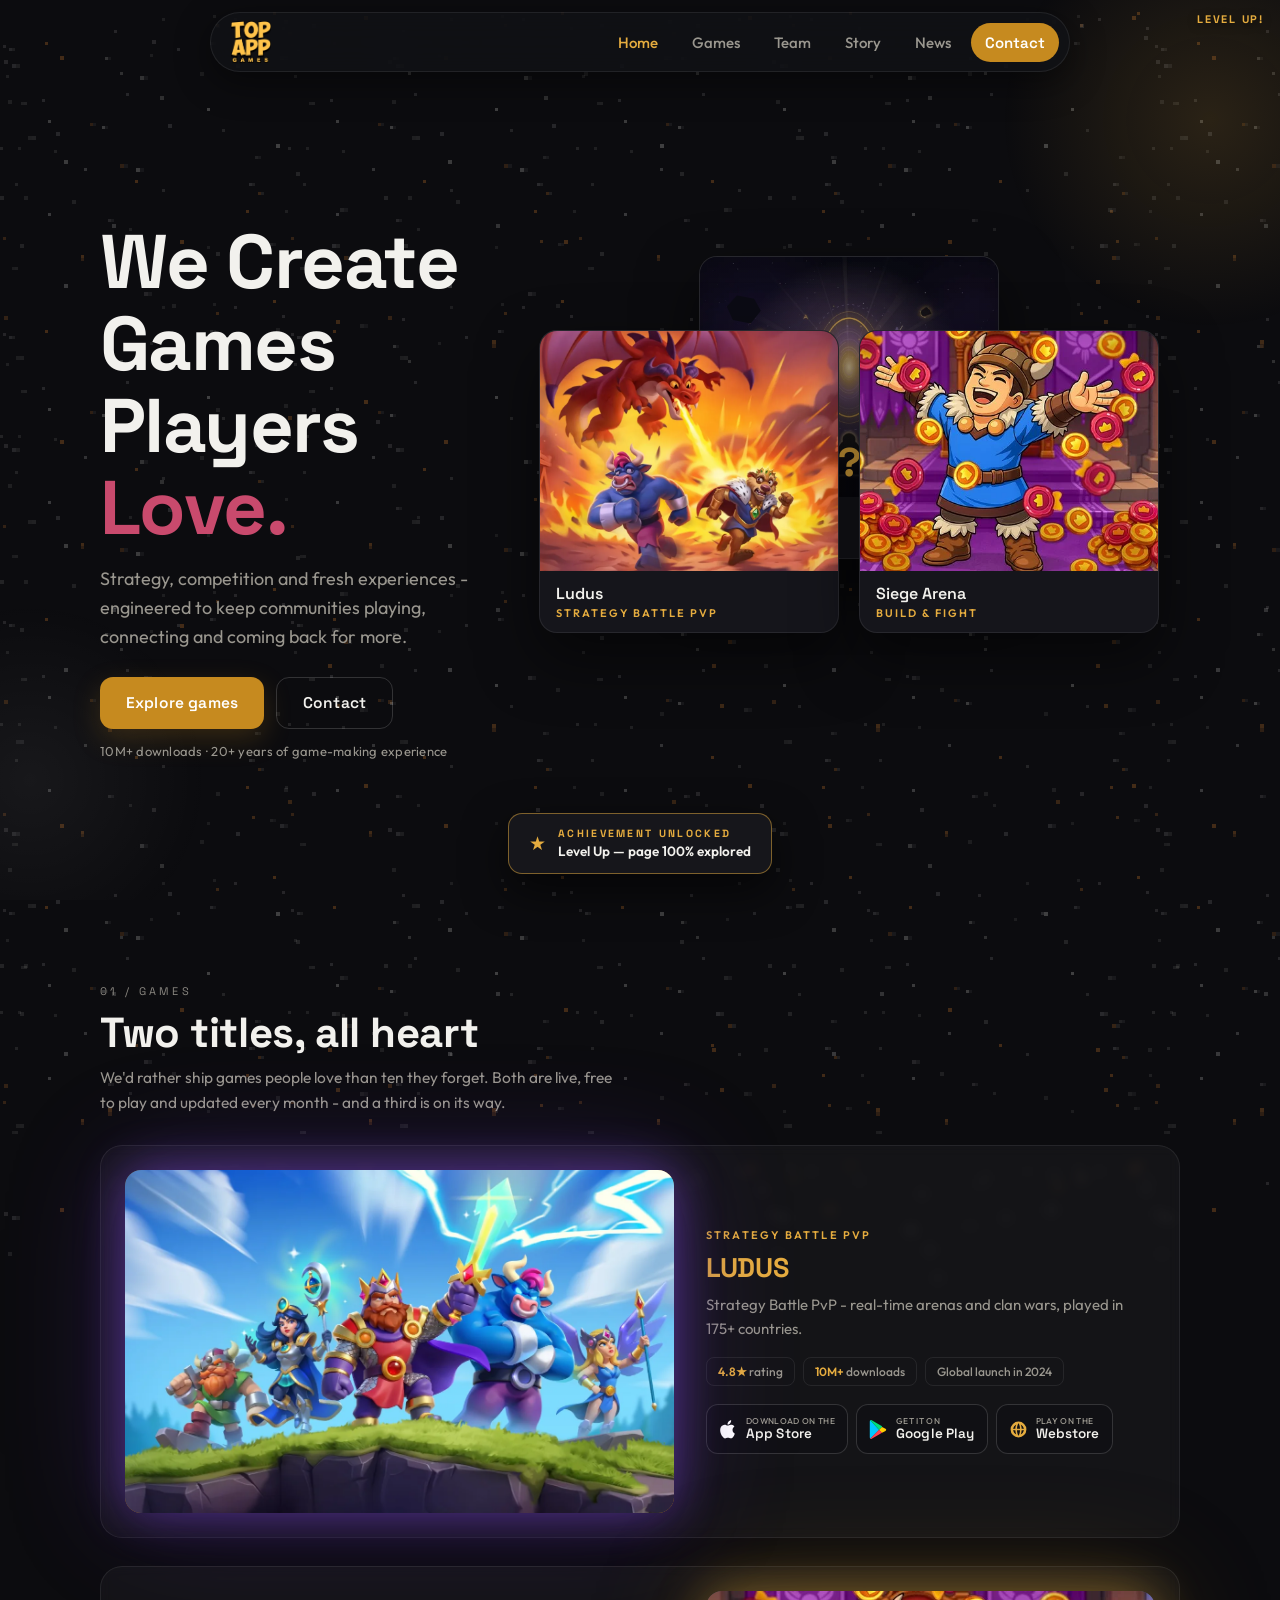
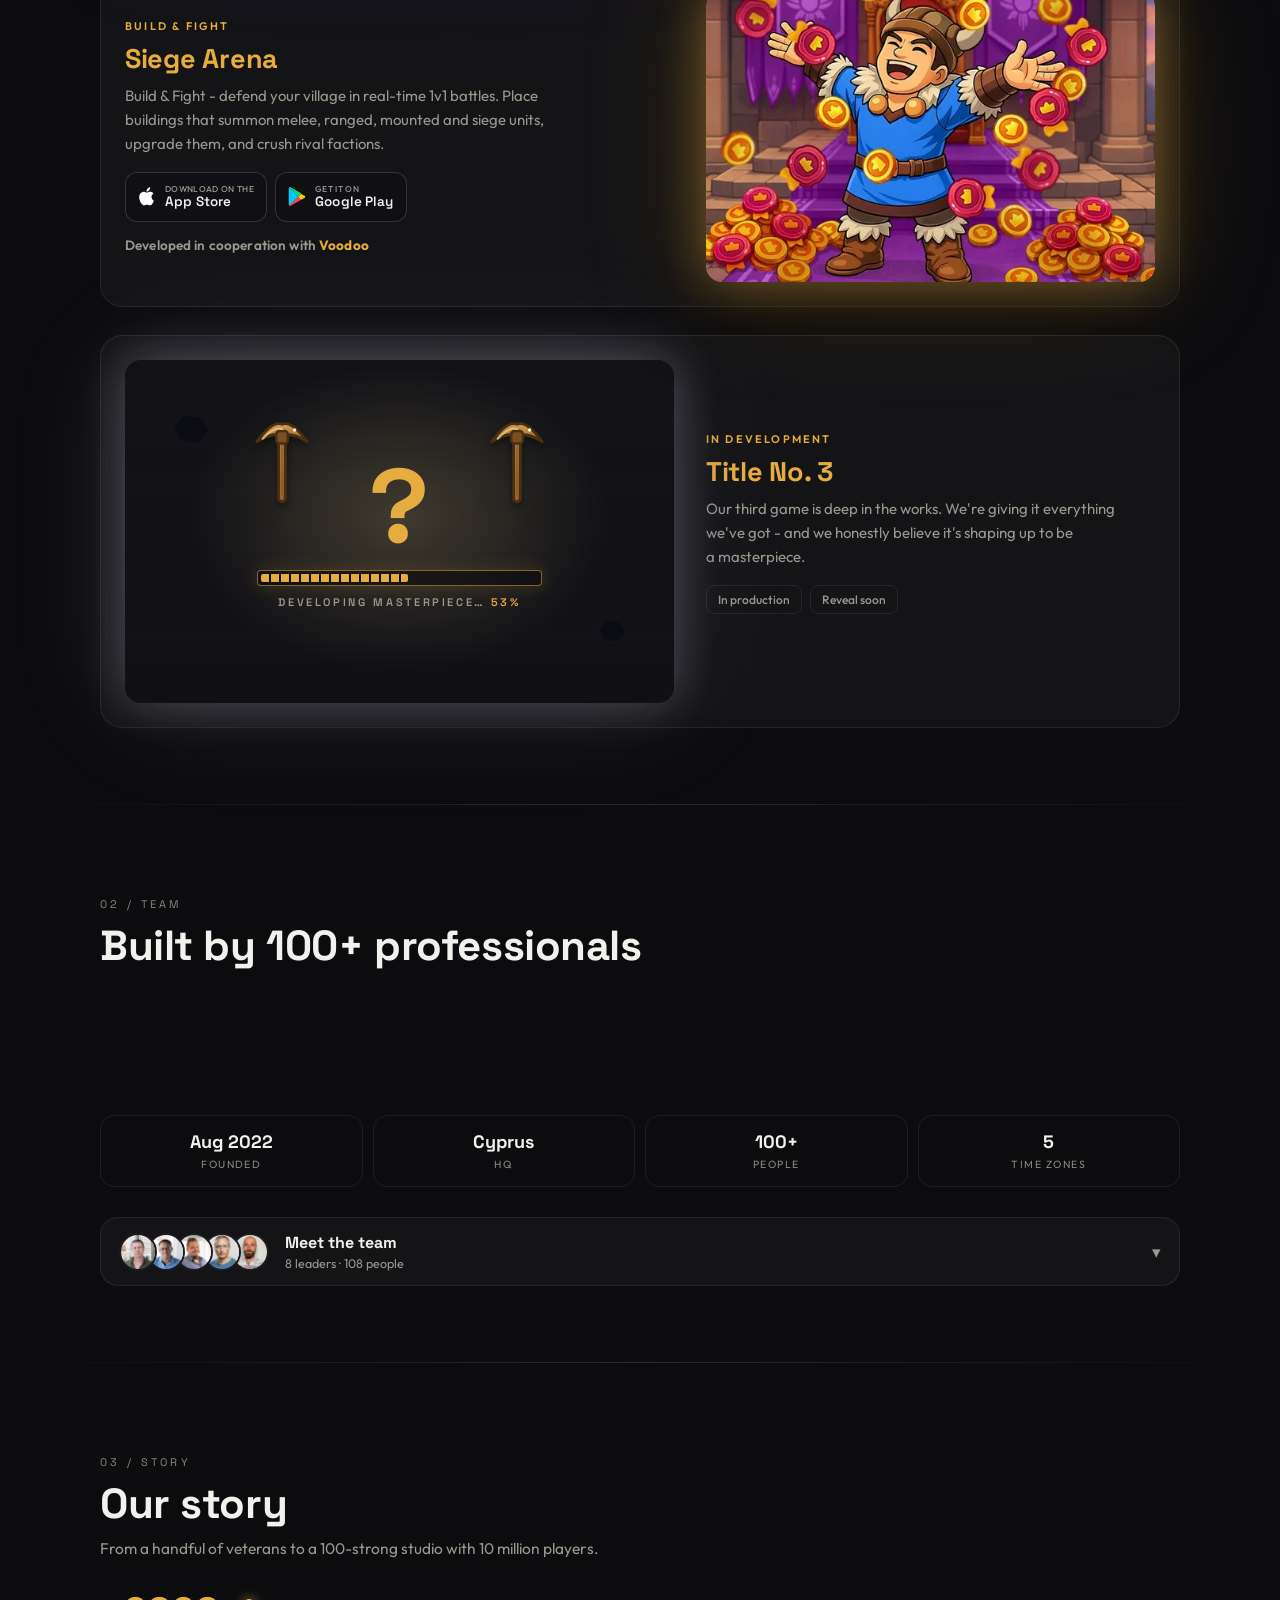
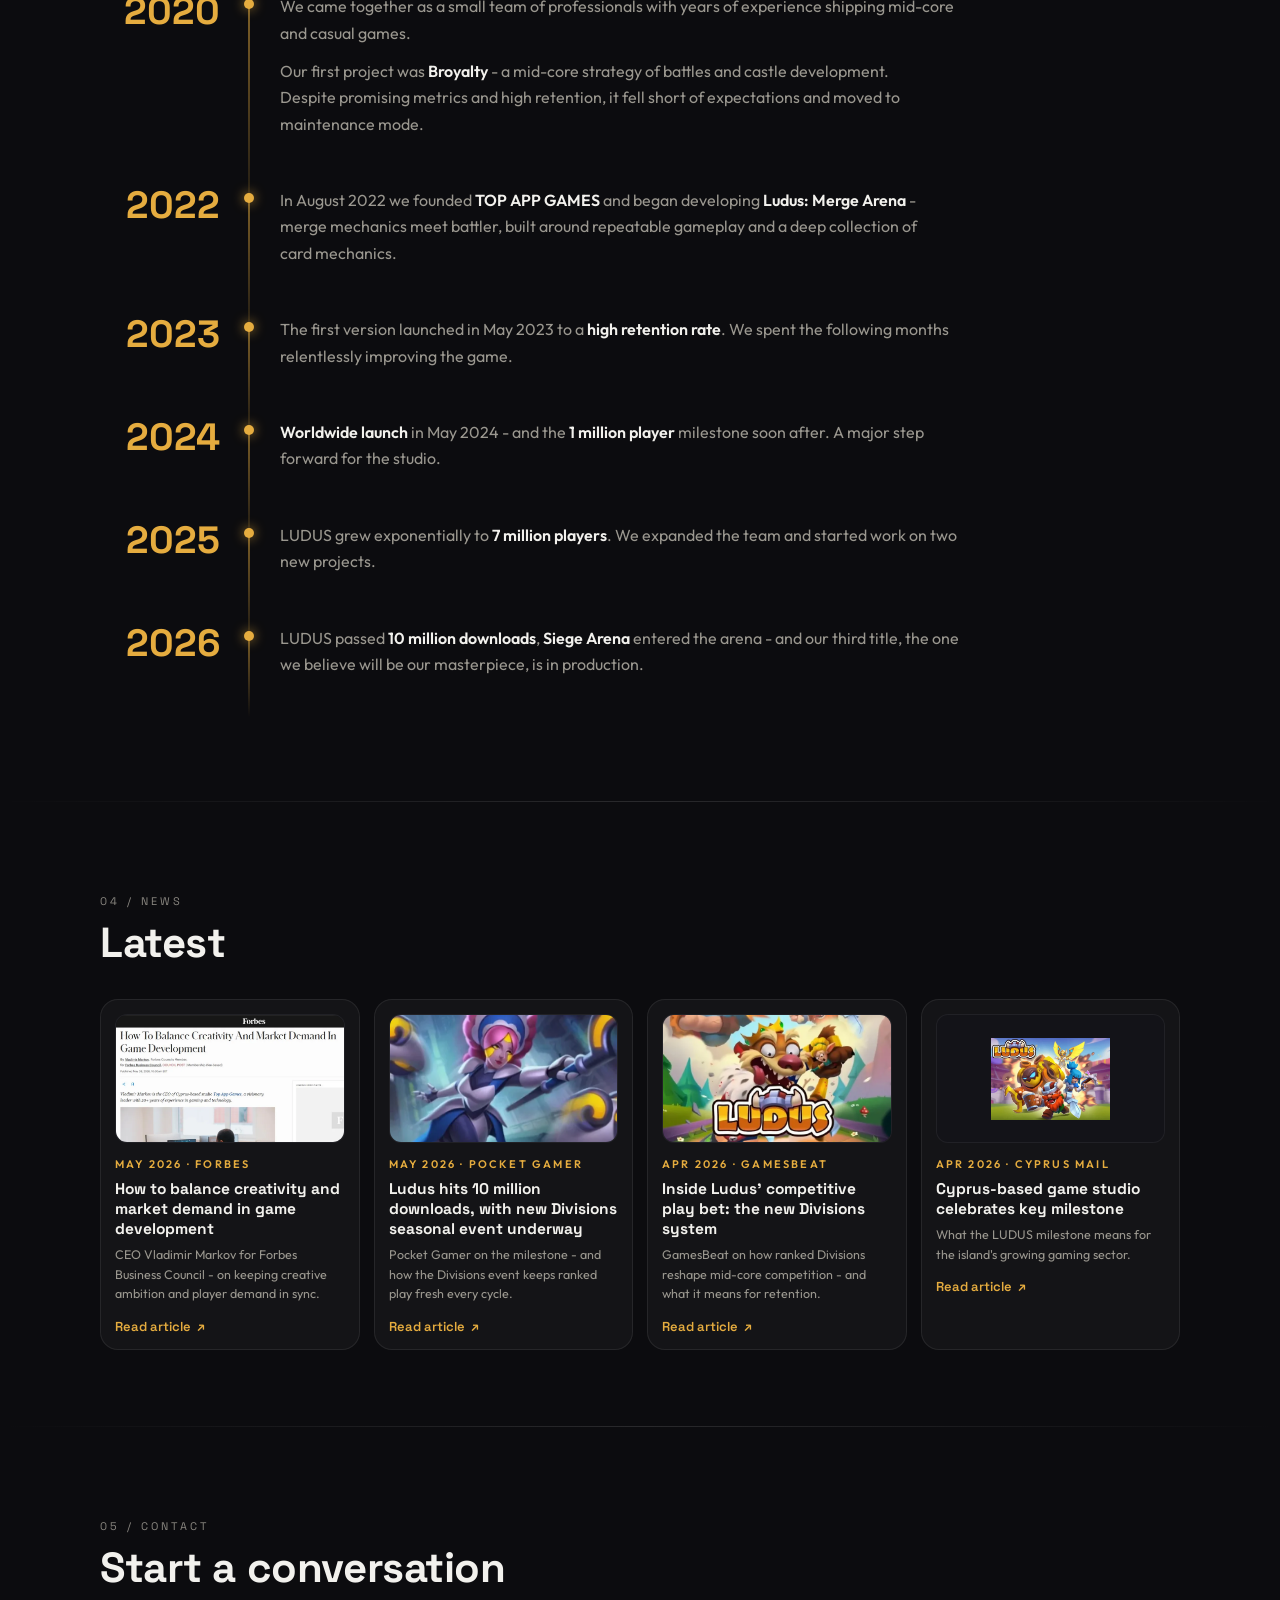
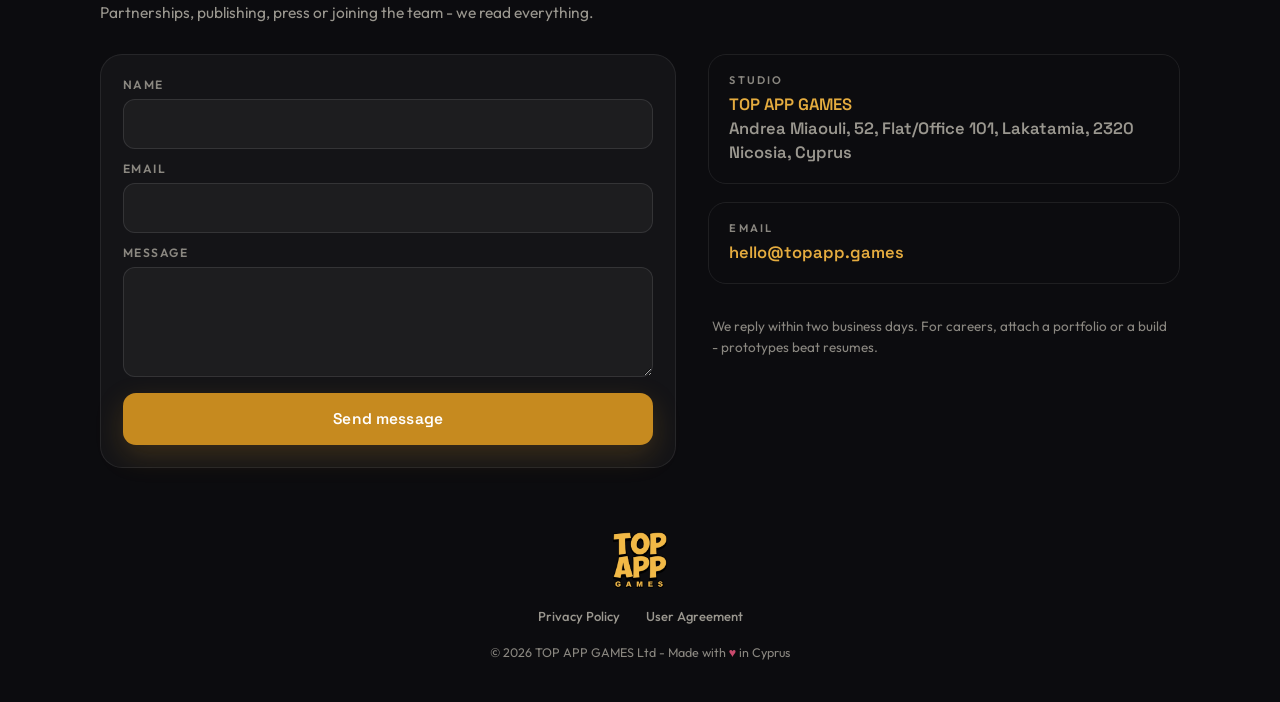
==== index.html @ 6d6f9c6d "Add files via upload" ====
<!DOCTYPE html>
<html lang="en" data-motion="full" data-bg="pixels-drift">
<head>
<meta charset="UTF-8" />
<meta name="viewport" content="width=device-width, initial-scale=1.0" />
<title>TOP APP GAMES - Mobile game studio, Cyprus</title>
<meta name="description" content="TOP APP GAMES is an independent European mobile game studio based in Cyprus. Makers of LUDUS - strategy battle PvP." />
<meta name="theme-color" content="#0C0C0F" />
<meta property="og:title" content="TOP APP GAMES - Mobile game studio, Cyprus" />
<meta property="og:description" content="Makers of LUDUS - strategy battle PvP. 10M+ downloads." />
<meta property="og:type" content="website" />
<link rel="icon" type="image/png" href="assets/favicon.png" />
<link rel="preconnect" href="https://fonts.googleapis.com" />
<link rel="preconnect" href="https://fonts.gstatic.com" crossorigin />
<link href="https://fonts.googleapis.com/css2?family=Space+Grotesk:wght@400;500;600;700&family=Outfit:wght@300;400;500;600;700&display=swap" rel="stylesheet" />
<link rel="stylesheet" href="site/site.css" />
<link rel="icon" type="image/png" href="assets/favicon.png" />
<link rel="apple-touch-icon" href="assets/favicon.png" />
</head>
<body style="font-size: 15px">
<a class="skip-link" href="#games">Skip to content</a>

<!-- nav -->
<nav class="nav" aria-label="Main">
  <a class="nav-logo" href="#ludus"><img src="assets/logo.webp" alt="TOP APP GAMES" /></a>
  <div class="nav-links">
    <a href="#ludus" data-navlink="1" class="active">Home</a>
    <a href="#games" data-navlink="1">Games</a>
    <a href="#team" data-navlink="1">Team</a>
    <a href="#story" data-navlink="1">Story</a>
    <a href="#news" data-navlink="1">News</a>
    <a href="#contact" data-navlink="1" class="nav-cta">Contact</a>
  </div>
  <button class="nav-burger" aria-label="Menu" aria-expanded="false"><span></span><span></span><span></span></button>
</nav>

<!-- mobile overlay menu -->
<div class="menu">
  <a href="#ludus" data-navlink="1"><small>01</small>Home</a>
  <a href="#games" data-navlink="1"><small>02</small>Games</a>
  <a href="#team" data-navlink="1"><small>03</small>Team</a>
  <a href="#story" data-navlink="1"><small>04</small>Story</a>
  <a href="#news" data-navlink="1"><small>05</small>News</a>
  <a href="#contact" data-navlink="1"><small>06</small>Contact</a>
  <div class="menu-foot">TOP APP GAMES Ltd - Limassol, Cyprus</div>
</div>

<!-- Ludus / hero -->
<section class="hero" id="ludus" data-screen-label="Ludus - hero">
  <div class="plx-layer" data-plx="-0.12"><div class="glow glow-a"></div></div>
  <div class="plx-layer" data-plx="0.08"><div class="glow glow-b"></div></div>
  <div class="wrap hero-grid">
    <div>
      <h1>
        <span class="hw-clip"><span class="hw" style="--i:0">We</span></span>
        <span class="hw-clip"><span class="hw" style="--i:1">Create</span></span><br />
        <span class="hw-clip"><span class="hw" style="--i:2">Games</span></span>
        <span class="hw-clip"><span class="hw" style="--i:3">Players</span></span>
        <span class="hw-clip"><span class="hw hw-love" style="--i:4">Love.</span></span>
      </h1>
      <p class="hero-sub">Strategy, competition and fresh experiences - engineered to keep communities playing, connecting and coming back for more.</p>
      <div class="btn-row">
        <a class="btn" href="#games">Explore games</a>
        <a class="btn btn-ghost" href="#contact">Contact</a>
      </div>
      <p class="hero-trust">10M+ downloads · 20+ years of game-making experience</p>
    </div>
    <div class="hero-art" data-plx="-0.05">
      <a class="hero-tile hero-tile-back" href="#games">
        <div class="ht-cover ht-tease"><div class="fx" aria-hidden="true"><span class="fx-rays"></span><span class="fx-swirl"></span><span class="fx-rock fx-rock-a"></span><span class="fx-rock fx-rock-b"></span><span class="fx-sp" style="--l:16%; --d:0s"></span><span class="fx-sp" style="--l:36%; --d:1.5s"></span><span class="fx-sp" style="--l:60%; --d:.8s"></span><span class="fx-sp" style="--l:82%; --d:2.2s"></span></div><svg class="fx-pickdefs" width="0" height="0" aria-hidden="true"><defs><linearGradient id="pkWood" x1="0" y1="0" x2="1" y2="1"><stop offset="0" stop-color="#BC8746"/><stop offset="1" stop-color="#86571F"/></linearGradient><linearGradient id="pkMetal" x1="0" y1="0" x2="0" y2="1"><stop offset="0" stop-color="#D6A158"/><stop offset="1" stop-color="#8E5F28"/></linearGradient></defs></svg><span class="fx-pick fx-pick-l" aria-hidden="true"><svg viewBox="0 0 64 100"><rect x="28.5" y="26" width="7" height="66" rx="3.5" fill="url(#pkWood)" stroke="#4A2E12" stroke-width="3"/><path d="M32 34V84" stroke="#6B4520" stroke-width="1.4" stroke-linecap="round" opacity="0.5"/><path d="M6 30 Q22 8 32 12 Q42 8 58 30 Q44 21 32 23 Q20 21 6 30 Z" fill="url(#pkMetal)" stroke="#4A2E12" stroke-width="3" stroke-linejoin="round"/><rect x="26" y="19" width="12" height="13" rx="3.5" fill="#7A4F22" stroke="#4A2E12" stroke-width="2.5"/><path d="M12 27 Q24 14 32 17" fill="none" stroke="#EBC689" stroke-width="2.2" stroke-linecap="round" opacity="0.85"/><circle cx="45" cy="18" r="1.7" fill="#FFF2D6"/></svg></span><span class="fx-pick fx-pick-r" aria-hidden="true"><svg viewBox="0 0 64 100"><rect x="28.5" y="26" width="7" height="66" rx="3.5" fill="url(#pkWood)" stroke="#4A2E12" stroke-width="3"/><path d="M32 34V84" stroke="#6B4520" stroke-width="1.4" stroke-linecap="round" opacity="0.5"/><path d="M6 30 Q22 8 32 12 Q42 8 58 30 Q44 21 32 23 Q20 21 6 30 Z" fill="url(#pkMetal)" stroke="#4A2E12" stroke-width="3" stroke-linejoin="round"/><rect x="26" y="19" width="12" height="13" rx="3.5" fill="#7A4F22" stroke="#4A2E12" stroke-width="2.5"/><path d="M12 27 Q24 14 32 17" fill="none" stroke="#EBC689" stroke-width="2.2" stroke-linecap="round" opacity="0.85"/><circle cx="45" cy="18" r="1.7" fill="#FFF2D6"/></svg></span><span class="fx-strike" aria-hidden="true"></span><span>?</span></div>
        <div class="ht-label">Title No. 3<small>In development</small></div>
      </a>
      <a class="hero-tile" href="#games">
        <div class="ht-cover" style="background: url('assets/ludus-tile.webp') center / cover no-repeat;"></div>
        <div class="ht-label">Ludus<small>Strategy Battle PvP</small></div>
      </a>
      <a class="hero-tile" href="#games">
        <div class="ht-cover" style="background: url('assets/siege-card.webp') center / cover no-repeat;"></div>
        <div class="ht-label">Siege Arena<small>Build &amp; Fight</small></div>
      </a>
    </div>
  </div>
</section>

<!-- Games -->
<section class="sec" id="games" data-screen-label="Games">
  <div class="wrap">
    <div class="sec-head rv">
      <div class="sec-num">01 / GAMES</div>
      <h2>Two titles, all heart</h2>
      <p class="sec-sub">We'd rather ship games people love than ten they forget. Both are live, free to play and updated every month - and a third is on its way.</p>
    </div>

    <article class="game-card rv">
      <div class="cover-frame glow-purple" style="--g: linear-gradient(160deg,#7A4A1E,#C07B35);">
        <div class="cover-clip"><img class="cover-img" src="assets/ludus-card.webp" alt="LUDUS key art" loading="lazy" /></div>
      </div>
      <div>
        <div class="g-tag">Strategy Battle PvP</div>
        <h3 class="g-name" style="color: #E5AC3F">LUDUS</h3>
        <p class="g-desc">Strategy Battle PvP - real-time arenas and clan wars, played in 175+ countries.</p>
        <div class="g-chips">
          <span class="g-chip"><b><span style="color: #e5ac3f">4.8★</span></b> rating</span>
          <span class="g-chip"><b style="color: rgb(229, 172, 63)">10M+</b> downloads</span>
          <span class="g-chip">Global launch in 2024</span>
        </div>
        <div class="store-row">
          <a class="store-btn" href="https://apps.apple.com/app/id6446642912" target="_blank" rel="noopener" aria-label="LUDUS on the App Store">
            <svg viewBox="0 0 24 24" aria-hidden="true"><path fill="#FFFFFF" d="M17.05 12.54c-.03-2.89 2.36-4.27 2.47-4.34-1.35-1.97-3.44-2.24-4.18-2.27-1.78-.18-3.47 1.05-4.37 1.05-.9 0-2.29-1.02-3.77-1-1.94.03-3.73 1.13-4.72 2.87-2.01 3.49-.51 8.66 1.45 11.49.96 1.39 2.1 2.95 3.6 2.89 1.45-.06 1.99-.93 3.74-.93s2.24.93 3.77.9c1.56-.03 2.54-1.41 3.49-2.81 1.1-1.61 1.55-3.17 1.57-3.25-.03-.01-3.02-1.16-3.05-4.6zM14.16 4.05c.8-.97 1.34-2.32 1.19-3.66-1.15.05-2.55.77-3.38 1.74-.74.86-1.39 2.23-1.22 3.55 1.29.1 2.6-.65 3.41-1.63z"/></svg>
            <span class="sb-text"><small>Download on the</small><b>App Store</b></span>
          </a>
          <a class="store-btn" href="https://play.google.com/store/apps/details?id=com.studion.mergearena" target="_blank" rel="noopener" aria-label="LUDUS on Google Play">
            <svg viewBox="0 0 24 24" aria-hidden="true"><path fill="#00C9FF" d="M1.57.46C1.22.83 1 1.4 1 2.14v19.72c0 .74.22 1.31.57 1.68l.09.09 11.05-11.05v-.26L1.66.37l-.09.09z"/><path fill="#FFCE00" d="M16.39 16.27l-3.68-3.69v-.26l3.69-3.68.08.05 4.36 2.48c1.25.7 1.25 1.86 0 2.57l-4.36 2.48-.09.05z"/><path fill="#FF4252" d="M16.48 16.22l-3.77-3.77L1.57 23.54c.41.44 1.09.49 1.85.06l13.06-7.38"/><path fill="#00E07A" d="M16.48 7.78L3.42.4C2.66-.03 1.98.03 1.57.46l11.14 11.99 3.77-3.77z"/></svg>
            <span class="sb-text"><small>Get it on</small><b>Google Play</b></span>
          </a>
          <a class="store-btn" href="https://site.ludus-game.com/" target="_blank" rel="noopener" aria-label="LUDUS Webstore">
            <svg viewBox="0 0 24 24" aria-hidden="true"><path fill="#E5AC3F" d="M12 2a10 10 0 1 0 0 20 10 10 0 0 0 0-20zm6.93 9h-2.95a15.7 15.7 0 0 0-1.13-5.27A8.02 8.02 0 0 1 18.93 11zM12 4.04c.83 1.2 1.7 3.45 1.96 6.96h-3.92c.26-3.51 1.13-5.76 1.96-6.96zM5.07 13h2.95c.13 1.93.52 3.72 1.13 5.27A8.02 8.02 0 0 1 5.07 13zm2.95-2H5.07a8.02 8.02 0 0 1 4.08-5.27A15.7 15.7 0 0 0 8.02 11zM12 19.96c-.83-1.2-1.7-3.45-1.96-6.96h3.92c-.26 3.51-1.13 5.76-1.96 6.96zm2.85-1.69c.61-1.55 1-3.34 1.13-5.27h2.95a8.02 8.02 0 0 1-4.08 5.27z"/></svg>
            <span class="sb-text"><small>Play on the</small><b>Webstore</b></span>
          </a>
        </div>
      </div>
    </article>

    <article class="game-card rev rv">
      <div class="cover-frame glow-gold" style="--g: linear-gradient(160deg,#41464F,#6E7686); aspect-ratio: 567 / 368;">
        <div class="cover-clip"><img class="cover-img" src="assets/siege-card.webp" alt="Siege Arena key art" loading="lazy" /></div>
      </div>
      <div>
        <div class="g-tag">Build &amp; Fight</div>
        <h3 class="g-name" style="color: #E5AC3F">Siege Arena</h3>
        <p class="g-desc">Build &amp; Fight - defend your village in real-time 1v1 battles. Place buildings that summon melee, ranged, mounted and siege units, upgrade them, and crush rival factions.</p>
        <div class="store-row">
          <a class="store-btn" href="https://apps.apple.com/us/app/siege-arena-build-fight/id6745400318" target="_blank" rel="noopener" aria-label="Siege Arena on the App Store">
            <svg viewBox="0 0 24 24" aria-hidden="true"><path fill="#FFFFFF" d="M17.05 12.54c-.03-2.89 2.36-4.27 2.47-4.34-1.35-1.97-3.44-2.24-4.18-2.27-1.78-.18-3.47 1.05-4.37 1.05-.9 0-2.29-1.02-3.77-1-1.94.03-3.73 1.13-4.72 2.87-2.01 3.49-.51 8.66 1.45 11.49.96 1.39 2.1 2.95 3.6 2.89 1.45-.06 1.99-.93 3.74-.93s2.24.93 3.77.9c1.56-.03 2.54-1.41 3.49-2.81 1.1-1.61 1.55-3.17 1.57-3.25-.03-.01-3.02-1.16-3.05-4.6zM14.16 4.05c.8-.97 1.34-2.32 1.19-3.66-1.15.05-2.55.77-3.38 1.74-.74.86-1.39 2.23-1.22 3.55 1.29.1 2.6-.65 3.41-1.63z"/></svg>
            <span class="sb-text"><small>Download on the</small><b>App Store</b></span>
          </a>
          <a class="store-btn" href="https://play.google.com/store/apps/details?id=com.havystudio.siegearena&amp;hl=en" target="_blank" rel="noopener" aria-label="Siege Arena on Google Play">
            <svg viewBox="0 0 24 24" aria-hidden="true"><path fill="#00C9FF" d="M1.57.46C1.22.83 1 1.4 1 2.14v19.72c0 .74.22 1.31.57 1.68l.09.09 11.05-11.05v-.26L1.66.37l-.09.09z"/><path fill="#FFCE00" d="M16.39 16.27l-3.68-3.69v-.26l3.69-3.68.08.05 4.36 2.48c1.25.7 1.25 1.86 0 2.57l-4.36 2.48-.09.05z"/><path fill="#FF4252" d="M16.48 16.22l-3.77-3.77L1.57 23.54c.41.44 1.09.49 1.85.06l13.06-7.38"/><path fill="#00E07A" d="M16.48 7.78L3.42.4C2.66-.03 1.98.03 1.57.46l11.14 11.99 3.77-3.77z"/></svg>
            <span class="sb-text"><small>Get it on</small><b>Google Play</b></span>
          </a>
        </div>
        <p class="g-coop">Developed in cooperation with <b>Voodoo</b></p>
      </div>
    </article>
    <article class="game-card rv">
      <div class="cover-frame glow-silver" style="--g: linear-gradient(rgba(10,10,18,.18), rgba(10,10,18,.42)), url('assets/title3-teaser-v2.webp') center / cover no-repeat;">
        <div class="cover-clip"><div class="cover-tease"><div class="fx" aria-hidden="true"><span class="fx-rays"></span><span class="fx-swirl"></span><span class="fx-rock fx-rock-a"></span><span class="fx-rock fx-rock-b"></span><span class="fx-sp" style="--l:16%; --d:0s"></span><span class="fx-sp" style="--l:36%; --d:1.5s"></span><span class="fx-sp" style="--l:60%; --d:.8s"></span><span class="fx-sp" style="--l:82%; --d:2.2s"></span></div><svg class="fx-pickdefs" width="0" height="0" aria-hidden="true"><defs><linearGradient id="pkWood" x1="0" y1="0" x2="1" y2="1"><stop offset="0" stop-color="#BC8746"/><stop offset="1" stop-color="#86571F"/></linearGradient><linearGradient id="pkMetal" x1="0" y1="0" x2="0" y2="1"><stop offset="0" stop-color="#D6A158"/><stop offset="1" stop-color="#8E5F28"/></linearGradient></defs></svg><span class="fx-pick fx-pick-l" aria-hidden="true"><svg viewBox="0 0 64 100"><rect x="28.5" y="26" width="7" height="66" rx="3.5" fill="url(#pkWood)" stroke="#4A2E12" stroke-width="3"/><path d="M32 34V84" stroke="#6B4520" stroke-width="1.4" stroke-linecap="round" opacity="0.5"/><path d="M6 30 Q22 8 32 12 Q42 8 58 30 Q44 21 32 23 Q20 21 6 30 Z" fill="url(#pkMetal)" stroke="#4A2E12" stroke-width="3" stroke-linejoin="round"/><rect x="26" y="19" width="12" height="13" rx="3.5" fill="#7A4F22" stroke="#4A2E12" stroke-width="2.5"/><path d="M12 27 Q24 14 32 17" fill="none" stroke="#EBC689" stroke-width="2.2" stroke-linecap="round" opacity="0.85"/><circle cx="45" cy="18" r="1.7" fill="#FFF2D6"/></svg></span><span class="fx-pick fx-pick-r" aria-hidden="true"><svg viewBox="0 0 64 100"><rect x="28.5" y="26" width="7" height="66" rx="3.5" fill="url(#pkWood)" stroke="#4A2E12" stroke-width="3"/><path d="M32 34V84" stroke="#6B4520" stroke-width="1.4" stroke-linecap="round" opacity="0.5"/><path d="M6 30 Q22 8 32 12 Q42 8 58 30 Q44 21 32 23 Q20 21 6 30 Z" fill="url(#pkMetal)" stroke="#4A2E12" stroke-width="3" stroke-linejoin="round"/><rect x="26" y="19" width="12" height="13" rx="3.5" fill="#7A4F22" stroke="#4A2E12" stroke-width="2.5"/><path d="M12 27 Q24 14 32 17" fill="none" stroke="#EBC689" stroke-width="2.2" stroke-linecap="round" opacity="0.85"/><circle cx="45" cy="18" r="1.7" fill="#FFF2D6"/></svg></span><span class="fx-strike" aria-hidden="true"></span><span>?</span>
          <div class="ld">
            <div class="ld-bar"><b></b></div>
            <div class="ld-text">DEVELOPING MASTERPIECE&hellip; <i>0%</i></div>
          </div>
        </div></div>
      </div>
      <div>
        <div class="g-tag">In Development</div>
        <h3 class="g-name" style="color: #E5AC3F">Title No. 3</h3>
        <p class="g-desc">Our third game is deep in the works. We're giving it everything we've got - and we honestly believe it's shaping up to be a masterpiece.</p>
        <div class="g-chips">
          <span class="g-chip">In production</span>
          <span class="g-chip">Reveal soon</span>
        </div>
      </div>
    </article>

  </div>
  <div class="hr"></div>
</section>

<!-- Team -->
<section class="sec" id="team" data-screen-label="Team">
  <div class="wrap">
    <div class="sec-head rv">
      <div class="sec-num">02 / TEAM</div>
      <h2>Built by 100+ professionals</h2>
    </div>
    <p class="culture rv">Our core team is headquartered in <b>Cyprus</b>, supported across <b>five time zones</b>. With 20+ years in the industry, the team has shipped mid-core and casual titles played by millions worldwide.</p>
    <div class="team-facts rv">
      <div class="t-fact"><b>Aug 2022</b><span>founded</span></div>
      <div class="t-fact"><b>Cyprus</b><span>HQ</span></div>
      <div class="t-fact"><b>100+</b><span>people</span></div>
      <div class="t-fact"><b>5</b><span>time zones</span></div>
    </div>

    <button class="team-toggle rv" type="button" aria-expanded="false" aria-controls="team-collapse">
      <span class="tt-avs"><span class="tt-av" style="z-index:5"><img src="assets/team-markov.webp" alt="" loading="lazy" /></span><span class="tt-av" style="z-index:4"><img src="assets/team-nikolskiy.webp" alt="" loading="lazy" /></span><span class="tt-av" style="z-index:3"><img src="assets/team-shishkin.webp" alt="" loading="lazy" /></span><span class="tt-av" style="z-index:2"><img src="assets/team-altunin.webp" alt="" loading="lazy" /></span><span class="tt-av" style="z-index:1"><img src="assets/team-kuklyushkin.webp" alt="" loading="lazy" /></span></span>
      <span class="tt-text">
        <span class="tt-title">Meet the team</span>
        <span class="tt-sub">8 leaders · 108 people</span>
      </span>
      <span class="tt-chev" aria-hidden="true">▾</span>
    </button>
    <div class="team-collapse" id="team-collapse">
      <div class="team-collapse-inner">
        <div class="team-grid">
      <div class="tm rv" style="--d:00s">
        <img class="tm-photo" src="assets/team-markov.webp" alt="Vladimir Markov" loading="lazy" />
        <div>
          <div class="tm-name">Vladimir Markov</div>
          <div class="tm-role">Co-Founder</div>
          <p class="tm-bio">21 years in game development (Nikita, Nival, My.Games). Led teams on globally launched mid-core titles.</p>
          
        </div>
      </div>
      <div class="tm rv" style="--d:06s">
        <img class="tm-photo" src="assets/team-nikolskiy.webp" alt="Vladimir Nikolskiy" loading="lazy" />
        <div>
          <div class="tm-name">Vladimir Nikolskiy</div>
          <div class="tm-role">Co-Founder</div>
          <p class="tm-bio">Two decades transforming an indie studio into My.Games - a $500M-turnover European gaming company.</p>
          
        </div>
      </div>
      <div class="tm rv" style="--d:12s">
        <img class="tm-photo" src="assets/team-shishkin.webp" alt="Evgeni Shishkin" loading="lazy" />
        <div>
          <div class="tm-name">Evgeni Shishkin</div>
          <div class="tm-role">Executive Director</div>
          <p class="tm-bio">10+ years in mid-core projects. Five years leading game-design teams.</p>
          <a class="tm-li" href="https://www.linkedin.com/in/evgeniy-shishkin-01ba19127/" target="_blank" rel="noopener">LinkedIn <i>↗</i></a>
        </div>
      </div>
      <div class="tm rv" style="--d:18s">
        <img class="tm-photo" src="assets/team-korkina.webp" alt="Diana Korkina" loading="lazy" />
        <div>
          <div class="tm-name">Diana Korkina</div>
          <div class="tm-role">Chief Business Development Officer</div>
          <p class="tm-bio">Drives partnerships, publishing and growth deals - connecting our games with platforms, partners and new markets.</p>
          <a class="tm-li" href="https://www.linkedin.com/in/diana-korkina-892267133/" target="_blank" rel="noopener">LinkedIn <i>↗</i></a>
        </div>
      </div>
      <div class="tm rv" style="--d:00s">
        <img class="tm-photo" src="assets/team-altunin.webp" alt="Kirill Altunin" loading="lazy" />
        <div>
          <div class="tm-name">Kirill Altunin</div>
          <div class="tm-role">Tech Director</div>
          <p class="tm-bio">19 years of application development. 8 published games. Deep passion for game tech.</p>
          <a class="tm-li" href="https://www.linkedin.com/in/kirill-altunin/" target="_blank" rel="noopener">LinkedIn <i>↗</i></a>
        </div>
      </div>
      <div class="tm rv" style="--d:06s">
        <img class="tm-photo" src="assets/team-kuklyushkin.webp" alt="Denis Kuklyushkin" loading="lazy" />
        <div>
          <div class="tm-name">Denis Kuklyushkin</div>
          <div class="tm-role">Art Director</div>
          <p class="tm-bio">15+ years in gamedev. Broyalty, Ludus and more.</p>
          <a class="tm-li" href="https://www.linkedin.com/in/denis-kuklyushkin-52456a4" target="_blank" rel="noopener">LinkedIn <i>↗</i></a>
        </div>
      </div>
      <div class="tm rv" style="--d:12s">
        <img class="tm-photo" src="assets/team-kharlamov.webp" alt="Nikita Kharlamov" loading="lazy" />
        <div>
          <div class="tm-name">Nikita Kharlamov</div>
          <div class="tm-role">Marketing Director</div>
          <p class="tm-bio">10 years of positive ROAS and counting...</p>
          <a class="tm-li" href="https://www.linkedin.com/in/nikita-kharlamov-aa6570141/" target="_blank" rel="noopener">LinkedIn <i>↗</i></a>
        </div>
      </div>
      <div class="tm rv" style="--d:18s">
        <img class="tm-photo" src="assets/team-notyag.webp" alt="George Notyag" loading="lazy" />
        <div>
          <div class="tm-name">George Notyag</div>
          <div class="tm-role">Lead 3D Department</div>
          <p class="tm-bio">15 years in game development, 14 leading 3D teams. Mobile specialist.</p>
          <a class="tm-li" href="https://www.linkedin.com/in/george-notyag-52555149/" target="_blank" rel="noopener">LinkedIn <i>↗</i></a>
        </div>
      </div>
        </div>
      </div>
    </div>
  </div>
  <div class="hr"></div>
</section>

<!-- Story -->
<section class="sec" id="story" data-screen-label="Story">
  <div class="wrap">
    <div class="sec-head rv">
      <div class="sec-num">03 / STORY</div>
      <h2>Our story</h2>
      <p class="sec-sub">From a handful of veterans to a 100-strong studio with 10 million players.</p>
    </div>
    <div class="timeline">
      <div class="tl-item rv">
        <div class="tl-year">2020</div>
        <div class="tl-body">
          <p>We came together as a small team of professionals with years of experience shipping mid-core and casual games.</p>
          <p>Our first project was <b>Broyalty</b> - a mid-core strategy of battles and castle development. Despite promising metrics and high retention, it fell short of expectations and moved to maintenance mode.</p>
        </div>
      </div>
      <div class="tl-item rv">
        <div class="tl-year">2022</div>
        <div class="tl-body">
          <p>In August 2022 we founded <b>TOP APP GAMES</b> and began developing <b>Ludus: Merge Arena</b> - merge mechanics meet battler, built around repeatable gameplay and a deep collection of card mechanics.</p>
        </div>
      </div>
      <div class="tl-item rv">
        <div class="tl-year">2023</div>
        <div class="tl-body">
          <p>The first version launched in May 2023 to a <b>high retention rate</b>. We spent the following months relentlessly improving the game.</p>
        </div>
      </div>
      <div class="tl-item rv">
        <div class="tl-year">2024</div>
        <div class="tl-body">
          <p><b>Worldwide launch</b> in May 2024 - and the <b>1 million player</b> milestone soon after. A major step forward for the studio.</p>
        </div>
      </div>
      <div class="tl-item rv">
        <div class="tl-year">2025</div>
        <div class="tl-body">
          <p>LUDUS grew exponentially to <b>7 million players</b>. We expanded the team and started work on two new projects.</p>
        </div>
      </div>
      <div class="tl-item rv">
        <div class="tl-year">2026</div>
        <div class="tl-body">
          <p>LUDUS passed <b>10 million downloads</b>, <b>Siege Arena</b> entered the arena - and our third title, the one we believe will be our masterpiece, is in production.</p>
        </div>
      </div>
    </div>
  </div>
  <div class="hr"></div>
</section>

<!-- News -->
<section class="sec" id="news" data-screen-label="News">
  <div class="wrap">
    <div class="sec-head rv">
      <div class="sec-num">04 / NEWS</div>
      <h2>Latest</h2>
    </div>
    <div class="news-grid">
      <a class="news-card rv" style="--d:.0s" href="https://www.forbes.com/councils/forbesbusinesscouncil/2026/05/08/how-to-balance-creativity-and-market-demand-in-game-development/" target="_blank" rel="noopener">
        <div class="n-thumb"><img class="n-img" src="assets/news-forbes.webp" alt="" loading="lazy" /></div>
        <div class="n-date">MAY 2026 · FORBES</div>
        <h3 class="n-title">How to balance creativity and market demand in game development</h3>
        <p class="n-blurb">CEO Vladimir Markov for Forbes Business Council - on keeping creative ambition and player demand in sync.</p>
        <span class="n-more">Read article <i>↗</i></span>
      </a>
      <a class="news-card rv" style="--d:.07s" href="https://www.pocketgamer.com/ludus-merge-battle-arena/10m-downloads/" target="_blank" rel="noopener">
        <div class="n-thumb"><img class="n-img" src="assets/news-pocketgamer.webp" alt="" loading="lazy" /></div>
        <div class="n-date">MAY 2026 · POCKET GAMER</div>
        <h3 class="n-title">Ludus hits 10 million downloads, with new Divisions seasonal event underway</h3>
        <p class="n-blurb">Pocket Gamer on the milestone - and how the Divisions event keeps ranked play fresh every cycle.</p>
        <span class="n-more">Read article <i>↗</i></span>
      </a>
      <a class="news-card rv" style="--d:.07s" href="https://gamesbeat.com/ludus-10-million-downloads-competitive-play-feature/" target="_blank" rel="noopener">
        <div class="n-thumb"><img class="n-img" src="assets/news-gamesbeat.webp" style="object-position: 80% 50%;" alt="" loading="lazy" /></div>
        <div class="n-date">APR 2026 · GAMESBEAT</div>
        <h3 class="n-title">Inside Ludus’ competitive play bet: the new Divisions system</h3>
        <p class="n-blurb">GamesBeat on how ranked Divisions reshape mid-core competition - and what it means for retention.</p>
        <span class="n-more">Read article <i>↗</i></span>
      </a>
      <a class="news-card rv" style="--d:.14s" href="https://cyprus-mail.com/2026/04/30/cyprus-based-game-studio-celebrates-key-milestone" target="_blank" rel="noopener">
        <div class="n-thumb"><img class="n-img n-img-contain" src="assets/news-cyprusmail.webp" alt="" loading="lazy" /></div>
        <div class="n-date">APR 2026 · CYPRUS MAIL</div>
        <h3 class="n-title">Cyprus-based game studio celebrates key milestone</h3>
        <p class="n-blurb">What the LUDUS milestone means for the island's growing gaming sector.</p>
        <span class="n-more">Read article <i>↗</i></span>
      </a>
    </div>
  </div>
  <div class="hr"></div>
</section>

<!-- Contact -->
<section class="sec" id="contact" data-screen-label="Contact">
  <div class="wrap">
    <div class="sec-head rv">
      <div class="sec-num">05 / CONTACT</div>
      <h2>Start a conversation</h2>
      <p class="sec-sub">Partnerships, publishing, press or joining the team - we read everything.</p>
    </div>
    <div class="contact-grid">
      <form class="form rv" novalidate>
        <div class="field">
          <label for="f-name">Name</label>
          <input id="f-name" name="name" type="text" autocomplete="name" />
          <div class="msg">Please tell us your name.</div>
        </div>
        <div class="field">
          <label for="f-email">Email</label>
          <input id="f-email" name="email" type="email" autocomplete="email" />
          <div class="msg">That email doesn't look right.</div>
        </div>
        <div class="field">
          <label for="f-message">Message</label>
          <textarea id="f-message" name="message"></textarea>
          <div class="msg">A few words would help.</div>
        </div>
        <button class="btn" type="submit">Send message</button>
        <div class="form-ok">
          <div class="big">Message sent</div>
          <p>Thanks - we'll get back to you within two business days.</p>
        </div>
      </form>
      <div class="c-details rv" style="--d:.08s">
        <div class="c-block">
          <div class="lbl">Studio</div>
          <div class="val"><span style="color: #E5AC3F">TOP APP GAMES</span><br />
<span style="color: #9a978f">Andrea Miaouli, 52, Flat/Office 101, Lakatamia, 2320 Nicosia, Cyprus</span></div>
        </div>
        <div class="c-block">
          <div class="lbl">Email</div>
          <div class="val"><a href="mailto:hello@topapp.games">hello@topapp.games</a></div>
        </div>
        <p class="c-note">We reply within two business days. For careers, attach a portfolio or a build - prototypes beat resumes.</p>
      </div>
    </div>
  </div>
</section>

<footer>
  <div class="wrap foot-inner">
    <img src="assets/logo.webp" alt="TOP APP GAMES" />
    <nav class="foot-legal" aria-label="Legal">
      <a href="privacy-policy.html">Privacy Policy</a>
      <a href="user-agreement.html">User Agreement</a>
    </nav>
    <p>© 2026 TOP APP GAMES Ltd - Made with <span class="heart">♥</span> in Cyprus</p>
  </div>
</footer>

<button class="to-top" type="button" aria-label="Back to top">↑</button>
<script src="site/site.js"></script>
<script src="site/easter-eggs.js"></script>
<script src="site/arcade-eggs.js"></script>
</body>
</html>
---- site/site.css ----
/* TOP APP GAMES - Premium Mono (Direction B) */
:root {
  --bg: #0C0C0F;
  --ink: #F2F1ED;
  --muted: #9A978F;
  --faint: #8A8780;
  --accent: #C68A1F;
  --accent-text: #E5AC3F;
  --card: rgba(255,255,255,.035);
  --border: rgba(255,255,255,.08);
  --display: 'Space Grotesk', sans-serif;
  --body: 'Outfit', sans-serif;
}

* { box-sizing: border-box; }
html { scroll-behavior: smooth; }
html, body { margin: 0; }
body {
  background: var(--bg);
  color: var(--ink);
  font-family: var(--body);
  -webkit-font-smoothing: antialiased;
  overflow-x: hidden;
}

/* backdrop variants */
body::before {
  content: '';
  position: fixed; inset: 0; z-index: 0; pointer-events: none;
}
html[data-bg="grid"] body::before {
  background-image:
    linear-gradient(rgba(255,255,255,.022) 1px, transparent 1px),
    linear-gradient(90deg, rgba(255,255,255,.022) 1px, transparent 1px);
  background-size: 52px 52px;
}
html[data-bg="pixels"] body::before {
  background-image: url('../assets/bg-pixels.png');
  background-size: 288px 288px;
  image-rendering: pixelated;
}
/* drifting pixel dust - two layers, opposite slow drift + twinkle */
html[data-bg="pixels-drift"] body::before {
  inset: -288px;
  background-image: url('../assets/bg-pixels.png');
  background-size: 288px 288px;
  image-rendering: pixelated;
  will-change: transform;
  animation: bg-drift-a 140s linear infinite;
}
html[data-bg="pixels-drift"] body::after {
  content: ''; position: fixed; inset: -384px; z-index: 0; pointer-events: none;
  background-image: url('../assets/bg-pixels.png');
  background-size: 384px 384px;
  image-rendering: pixelated;
  will-change: transform, opacity;
  animation: bg-drift-b 100s linear infinite;
}
@keyframes bg-drift-a { to { transform: translate3d(288px, 288px, 0); } }
@keyframes bg-drift-b {
  0% { transform: translate3d(0, 0, 0); opacity: .35; }
  50% { opacity: .75; }
  100% { transform: translate3d(-384px, -384px, 0); opacity: .35; }
}
/* aurora - two layers of dim color fields, counter-drifting & breathing */
html[data-bg="aurora"] body::before {
  inset: -25%;
  background:
    radial-gradient(50% 40% at 24% 28%, rgba(229,172,63,.13), transparent 70%),
    radial-gradient(55% 45% at 78% 72%, rgba(96,114,160,.11), transparent 70%);
  will-change: transform;
  animation: bg-aurora-a 16s ease-in-out infinite alternate;
}
html[data-bg="aurora"] body::after {
  content: ''; position: fixed; inset: -25%; z-index: 0; pointer-events: none;
  background:
    radial-gradient(42% 36% at 72% 22%, rgba(229,172,63,.09), transparent 70%),
    radial-gradient(48% 40% at 22% 78%, rgba(242,241,237,.05), transparent 70%);
  will-change: transform, opacity;
  animation: bg-aurora-b 23s ease-in-out infinite alternate;
}
@keyframes bg-aurora-a {
  from { transform: translate3d(-4%, -3%, 0) scale(1); }
  to { transform: translate3d(5%, 4%, 0) scale(1.22); }
}
@keyframes bg-aurora-b {
  from { transform: translate3d(4%, 3%, 0) scale(1.18); opacity: .55; }
  to { transform: translate3d(-5%, -4%, 0) scale(1); opacity: 1; }
}
html[data-bg="dots"] body::before {
  background-image: radial-gradient(rgba(242,241,237,.05) 1px, transparent 1.5px);
  background-size: 26px 26px;
}
html[data-bg="scanlines"] body::before {
  background-image: repeating-linear-gradient(180deg, rgba(242,241,237,.025) 0 1px, transparent 1px 4px);
}
html[data-bg="off"] body::before { display: none; }

a { color: inherit; text-decoration: none; }
img { display: block; }

.wrap { position: relative; z-index: 1; max-width: 1120px; margin: 0 auto; padding: 0 20px; }

section { scroll-margin-top: 84px; }

/* ---------- nav ---------- */
.nav {
  position: fixed; top: 12px; left: 50%; transform: translateX(-50%);
  z-index: 50; width: min(calc(100% - 24px), 720px);
  display: flex; align-items: center; justify-content: space-between; gap: 12px;
  padding: 8px 8px 8px 16px; border-radius: 999px;
  background: rgba(17,18,23,.72);
  backdrop-filter: blur(16px); -webkit-backdrop-filter: blur(16px);
  border: 1px solid var(--border);
  box-shadow: 0 10px 36px rgba(0,0,0,.45);
  transition: width .35s ease, box-shadow .35s ease;
}
.nav-logo img { height: 42px; transition: height .3s ease; }
.nav.scrolled .nav-logo img { height: 36px; }
.nav-links { display: none; }
.nav-burger {
  display: flex; flex-direction: column; gap: 4.5px; align-items: center; justify-content: center;
  width: 44px; height: 44px; border-radius: 999px; border: none; cursor: pointer;
  background: var(--accent); transition: transform .25s ease, background .25s ease;
}
.nav-burger span { width: 16px; height: 2px; border-radius: 2px; background: #fff; transition: transform .3s ease, opacity .3s ease; }
.nav-burger:active { transform: scale(.92); }
body.menu-open .nav-burger span:nth-child(1) { transform: translateY(6.5px) rotate(45deg); }
body.menu-open .nav-burger span:nth-child(2) { opacity: 0; }
body.menu-open .nav-burger span:nth-child(3) { transform: translateY(-6.5px) rotate(-45deg); }

@media (min-width: 880px) {
  .nav { width: min(calc(100% - 48px), 860px); padding: 8px 10px 8px 20px; }
  .nav-links { display: flex; align-items: center; gap: 6px; }
  .nav-links a {
    font-size: 15px; font-weight: 500; color: var(--muted);
    padding: 10px 14px; border-radius: 999px;
    transition: color .25s ease, background .25s ease;
  }
  .nav-links a:hover { color: var(--ink); background: rgba(255,255,255,.05); }
  .nav-links a.active { color: var(--accent-text); }
  .nav-links a.nav-cta {
    color: #fff; background: var(--accent); font-family: var(--display); font-weight: 600;
    transition: filter .25s ease, transform .25s ease;
  }
  .nav-links a.nav-cta:hover { filter: brightness(1.12); transform: translateY(-1px); }
  .nav-burger { display: none; }
}

/* mobile overlay menu */
.menu {
  position: fixed; inset: 0; z-index: 40;
  background: rgba(10,10,13,.97);
  backdrop-filter: blur(20px); -webkit-backdrop-filter: blur(20px);
  display: flex; flex-direction: column; justify-content: center; padding: 0 28px;
  opacity: 0; visibility: hidden; transition: opacity .35s ease, visibility .35s ease;
}
body.menu-open .menu { opacity: 1; visibility: visible; }
.menu a {
  font-family: var(--display); font-size: 36px; font-weight: 700; letter-spacing: -0.01em;
  padding: 14px 0; color: var(--ink); display: flex; align-items: baseline; gap: 14px;
  opacity: 0; transform: translateY(22px);
  transition: opacity .4s ease, transform .4s cubic-bezier(.2,.7,.2,1);
}
.menu a small { font-family: var(--display); font-size: 12px; letter-spacing: .3em; color: var(--faint); font-weight: 500; }
.menu a.active { color: var(--accent-text); }
body.menu-open .menu a { opacity: 1; transform: none; }
body.menu-open .menu a:nth-child(1) { transition-delay: .06s; }
body.menu-open .menu a:nth-child(2) { transition-delay: .11s; }
body.menu-open .menu a:nth-child(3) { transition-delay: .16s; }
body.menu-open .menu a:nth-child(4) { transition-delay: .21s; }
body.menu-open .menu a:nth-child(5) { transition-delay: .26s; }
body.menu-open .menu a:nth-child(6) { transition-delay: .31s; }
.menu-foot { position: absolute; bottom: 34px; left: 28px; font-size: 13px; color: var(--faint); }

/* ---------- hero ---------- */
.hero { position: relative; min-height: 100svh; display: flex; align-items: center; overflow: clip; padding: 120px 0 56px; }
.plx-layer { position: absolute; inset: 0; pointer-events: none; will-change: transform; }
.glow { position: absolute; border-radius: 50%; pointer-events: none; will-change: transform; }
.glow-a { width: 420px; height: 420px; top: -90px; right: -140px; background: radial-gradient(circle, rgba(229,172,63,.14), transparent 70%); animation: drift 26s ease-in-out infinite alternate; }
.glow-b { width: 360px; height: 360px; bottom: -60px; left: -150px; background: radial-gradient(circle, rgba(255,255,255,.05), transparent 70%); animation: drift 32s ease-in-out infinite alternate-reverse; }
@keyframes drift { from { transform: translate3d(0,0,0); } to { transform: translate3d(40px, 50px, 0); } }

.kicker { font-size: 11px; font-weight: 600; letter-spacing: .26em; text-transform: uppercase; color: var(--muted); }
.hero h1 {
  font-family: var(--display); font-weight: 700; letter-spacing: -0.02em;
  font-size: clamp(40px, 10.5vw, 76px); line-height: 1.08; margin: 16px 0;
}
.hero h1 .ac { color: var(--accent-text); }
.hw-clip { display: inline-block; overflow: hidden; vertical-align: bottom; padding-bottom: .14em; margin-bottom: -.14em; }
.hw { display: inline-block; transform: translateY(110%); animation: hw-up .8s cubic-bezier(.2,.7,.2,1) forwards; animation-delay: calc(var(--i) * 70ms); }
.hw.hw-done { transform: none !important; }
@keyframes hw-up { to { transform: translateY(0); } }
.hero-sub { font-size: 16.5px; line-height: 1.6; color: var(--muted); max-width: 36ch; margin: 0 0 26px; text-wrap: pretty; }

.btn-row { display: flex; flex-wrap: wrap; gap: 12px; }
.btn {
  display: inline-flex; align-items: center; justify-content: center; gap: 8px;
  height: 52px; padding: 0 26px; border-radius: 13px; border: none; cursor: pointer;
  background: var(--accent); color: #fff;
  font-family: var(--display); font-weight: 600; font-size: 15.5px; letter-spacing: .01em;
  box-shadow: 0 10px 28px rgba(198,138,31,.22);
  transition: filter .25s ease, transform .25s ease, box-shadow .25s ease;
}
.btn:hover { filter: brightness(1.12); transform: translateY(-2px); box-shadow: 0 14px 34px rgba(198,138,31,.3); }
.btn:active { transform: scale(.97); }
.btn-ghost {
  background: transparent; color: var(--ink); box-shadow: none;
  border: 1px solid rgba(255,255,255,.16);
}
.btn-ghost:hover { filter: none; background: rgba(255,255,255,.05); }

.hero-stats { display: flex; gap: 28px; margin-top: 40px; }
.hero-stats b { display: block; font-family: var(--display); font-size: 24px; font-weight: 700; }
.hero-stats span { font-size: 11px; letter-spacing: .14em; text-transform: uppercase; color: var(--faint); }

.hero-art { position: relative; display: flex; gap: 16px; margin-top: 112px; justify-content: center; }
.hero-tile {
  z-index: 1;
  width: min(42vw, 220px); border-radius: 18px; overflow: hidden;
  border: 1px solid var(--border); background: #15151B;
  box-shadow: 0 24px 60px rgba(0,0,0,.5); will-change: transform;
  position: relative;
  --tilt: 0deg; --ty: 0px;
  animation: tile-float 6s ease-in-out infinite;
}
.hero-tile::after {
  content: ''; position: absolute; inset: 0; z-index: 2; pointer-events: none;
  background: linear-gradient(115deg, transparent 38%, rgba(255,255,255,.16) 47%, rgba(255,255,255,.04) 53%, transparent 62%);
  transform: translateX(-130%);
  animation: tile-shine 7s ease-in-out infinite;
}
.hero-tile:last-child::after { animation-delay: 3.5s; }
@keyframes tile-float {
  0%, 100% { transform: rotate(var(--tilt)) translateY(var(--ty)); }
  50% { transform: rotate(var(--tilt)) translateY(calc(var(--ty) - 8px)); }
}
@keyframes tile-shine {
  0%, 55% { transform: translateX(-130%); }
  75%, 100% { transform: translateX(130%); }
}
.hero-tile .ht-cover { height: 150px; position: relative; }
.hero-tile .ht-label { padding: 10px 14px; font-family: var(--display); font-weight: 600; font-size: 14px; }
.hero-tile .ht-label small { display: block; font-size: 10px; letter-spacing: .18em; text-transform: uppercase; color: var(--accent-text); font-family: var(--body); font-weight: 600; margin-top: 2px; }
.hero-tile:first-child { --tilt: -2.5deg; --ty: 8px; }
.hero-tile:last-child { --tilt: 2deg; animation-delay: -3s; }

@media (min-width: 1024px) {
  .hero-grid { display: grid; grid-template-columns: .95fr 1.05fr; align-items: center; gap: 48px; }
  .hero-art { margin-top: 0; gap: 20px; }
  .hero-tile { width: min(24vw, 300px); }
  .hero-tile .ht-cover { height: 240px; }
  .hero-tile .ht-label { padding: 12px 16px; font-size: 16px; }
  .hero-tile .ht-label small { font-size: 11px; }
  .hero-sub { font-size: 18px; }
}

/* ---------- sections ---------- */
.sec { padding: 84px 0 8px; }
.sec-head { margin-bottom: 30px; }
.sec-num { font-family: var(--display); font-size: 11px; letter-spacing: .3em; color: var(--faint); }
.sec h2 { font-family: var(--display); font-size: clamp(28px, 6vw, 42px); font-weight: 700; letter-spacing: -0.01em; margin: 8px 0 6px; }
.sec-sub { font-size: 15.5px; color: var(--muted); line-height: 1.6; max-width: 52ch; margin: 0; text-wrap: pretty; }
.hr { height: 1px; background: linear-gradient(90deg, transparent, rgba(255,255,255,.12), transparent); margin-top: 76px; }

/* reveal on scroll */
.rv { opacity: 0; transform: translateY(26px); transition: opacity .7s ease, transform .7s cubic-bezier(.2,.7,.2,1); transition-delay: var(--d, 0s); }
.rv.in { opacity: 1; transform: none; }

/* ---------- games ---------- */
.game-card {
  display: grid; gap: 22px; padding: 18px;
  background: var(--card); border: 1px solid var(--border); border-radius: 22px;
  backdrop-filter: blur(6px); -webkit-backdrop-filter: blur(6px);
  transition: transform .35s cubic-bezier(.2,.7,.2,1), border-color .35s ease;
}
.game-card:hover { transform: translateY(-4px); border-color: rgba(255,255,255,.16); }
.game-card + .game-card { margin-top: 22px; }
.cover-frame { position: relative; border-radius: 16px; aspect-ratio: 16 / 10; }
.cover-clip { position: absolute; inset: 0; border-radius: 16px; overflow: hidden; background: var(--g, #1A1612); }
.cover-frame { box-shadow: 0 24px 60px rgba(0,0,0,.4); }
.cover-frame.glow-purple::before, .cover-frame.glow-gold::before, .cover-frame.glow-silver::before {
  content: ''; position: absolute; inset: 0; border-radius: 16px; pointer-events: none;
  animation: halo-pulse 4.5s ease-in-out infinite;
}
.cover-frame.glow-purple::before { box-shadow: 0 0 48px rgba(147, 86, 255, .48), 0 0 120px rgba(120, 60, 220, .28); }
.cover-frame.glow-gold::before { box-shadow: 0 0 48px rgba(229, 172, 63, .44), 0 0 120px rgba(198, 138, 31, .26); }
.game-card.rev .cover-frame::before { animation-delay: -2.25s; }
@keyframes halo-pulse { 0%, 100% { opacity: .45; } 50% { opacity: 1; } }
.cover-clip::after {
  content: ''; position: absolute; inset: 0; z-index: 2; pointer-events: none;
  background: linear-gradient(115deg, transparent 38%, rgba(255,255,255,.14) 47%, rgba(255,255,255,.04) 53%, transparent 62%);
  transform: translateX(-130%);
  animation: tile-shine 8s ease-in-out infinite;
}
.game-card.rev .cover-clip::after { animation-delay: 4s; }
.cover-frame .cover-img { position: absolute; inset: 0; width: 100%; height: 100%; object-fit: cover; }
.cover-shapes div { position: absolute; background: rgba(255,255,255,.8); }
.g-tag { font-size: 11px; font-weight: 600; letter-spacing: .2em; text-transform: uppercase; color: var(--accent-text); }
.g-name { font-family: var(--display); font-size: 27px; font-weight: 700; margin: 8px 0 8px; letter-spacing: -0.01em; }
.g-desc { font-size: 15px; line-height: 1.6; color: var(--muted); margin: 0 0 16px; max-width: 44ch; text-wrap: pretty; }
.g-chips { display: flex; flex-wrap: wrap; gap: 8px; margin-bottom: 18px; }
.g-chip { font-size: 12px; font-weight: 500; color: var(--muted); padding: 6px 11px; border-radius: 8px; border: 1px solid var(--border); }
.g-chip b { color: var(--ink); font-weight: 600; }
.store-row { display: flex; flex-wrap: wrap; gap: 8px; }
.g-coop { font-size: 13.5px; font-weight: 600; color: var(--muted); margin: 14px 0 0; letter-spacing: .01em; }
.g-coop b { color: var(--accent-text); font-weight: 700; }
.store-btn {
  display: inline-flex; align-items: center; gap: 8px;
  height: 50px; padding: 0 12px; border-radius: 12px;
  background: #101014; border: 1px solid rgba(255,255,255,.15);
  transition: transform .25s ease, background .25s ease, border-color .25s ease, box-shadow .25s ease;
}
.store-btn:hover { transform: translateY(-2px); background: #17171D; border-color: rgba(255,255,255,.26); box-shadow: 0 10px 26px rgba(0,0,0,.4); }
.store-btn:active { transform: scale(.97); }
.store-btn svg { width: 19px; height: 19px; flex-shrink: 0; }
.sb-text { display: flex; flex-direction: column; gap: 1px; line-height: 1.05; text-align: left; }
.sb-text small { font-size: 8.5px; font-weight: 500; letter-spacing: .04em; text-transform: uppercase; color: var(--muted); }
.sb-text b { font-family: var(--display); font-size: 13.5px; font-weight: 600; color: var(--ink); letter-spacing: .01em; }
.store-pill {
  display: inline-flex; align-items: center; gap: 7px;
  height: 44px; padding: 0 18px; border-radius: 11px;
  border: 1px solid rgba(255,255,255,.16); font-family: var(--display); font-weight: 600; font-size: 13.5px;
  transition: background .25s ease, transform .25s ease, border-color .25s ease;
}
.store-pill:hover { background: rgba(255,255,255,.06); transform: translateY(-2px); }
.store-pill:active { transform: scale(.97); }
.store-pill i { font-style: normal; color: var(--accent-text); }

@media (min-width: 960px) {
  .game-card { grid-template-columns: 1.1fr .9fr; align-items: center; gap: 32px; padding: 24px; }
  .game-card.rev .cover-frame { order: 2; }
  .game-card + .game-card { margin-top: 28px; }
}

/* ---------- team ---------- */
.culture {
  font-size: 16px; line-height: 1.65; color: var(--muted); max-width: 58ch; text-wrap: pretty;
  border-left: 2px solid var(--accent); padding-left: 18px; margin: 26px 0 34px;
}
.culture b { color: var(--ink); font-weight: 600; }
.team-facts { display: grid; grid-template-columns: repeat(4, 1fr); gap: 10px; margin: 0 0 30px; }
.t-fact { padding: 14px 8px; text-align: center; border: 1px solid var(--border); border-radius: 14px; }
.t-fact b { display: block; font-family: var(--display); font-size: 18px; font-weight: 700; }
.t-fact span { font-size: 10.5px; letter-spacing: .14em; text-transform: uppercase; color: var(--faint); }
.team-toggle { width: 100%; display: flex; align-items: center; gap: 16px; padding: 14px 18px; min-height: 68px; background: var(--card); border: 1px solid var(--border); border-radius: 18px; cursor: pointer; color: var(--ink); font-family: var(--body); transition: border-color .3s ease, background .3s ease, transform .3s cubic-bezier(.2,.7,.2,1); }
.team-toggle:hover { border-color: rgba(255,255,255,.16); background: rgba(255,255,255,.055); transform: translateY(-2px); }
.team-toggle:active { transform: scale(.99); }
.tt-avs { display: flex; }
.tt-av { width: 38px; height: 38px; border-radius: 50%; overflow: hidden; border: 2px solid #1A1A20; margin-left: -10px; position: relative; flex-shrink: 0; }
.tt-av:first-child { margin-left: 0; }
.tt-av img { width: 100%; height: 100%; object-fit: cover; }
.tt-text { flex: 1; display: flex; flex-direction: column; gap: 2px; text-align: left; }
.tt-title { font-family: var(--display); font-size: 16px; font-weight: 700; }
.tt-sub { font-size: 12.5px; color: var(--muted); }
.tt-chev { color: var(--muted); font-size: 17px; transition: transform .35s cubic-bezier(.2,.7,.2,1); }
.team-toggle[aria-expanded="true"] .tt-chev { transform: rotate(180deg); }
.team-collapse { display: grid; grid-template-rows: 0fr; transition: grid-template-rows .6s cubic-bezier(.2,.7,.2,1); }
.team-collapse.is-open { grid-template-rows: 1fr; }
.team-collapse-inner { overflow: hidden; min-height: 0; }
.team-collapse-inner .team-grid { padding: 18px 2px 8px; }
.team-grid { display: grid; grid-template-columns: repeat(2, 1fr); gap: 14px; }
.tm {
  display: flex; flex-direction: column; align-items: center; gap: 12px; text-align: center;
  padding: 22px 12px 18px; background: var(--card); border: 1px solid var(--border); border-radius: 18px;
  transition: transform .3s cubic-bezier(.2,.7,.2,1), border-color .3s ease;
}
.tm:hover { transform: translateY(-4px); border-color: rgba(255,255,255,.16); }
.tm-name { font-family: var(--display); font-weight: 600; font-size: 15.5px; }
.tm-role { font-size: 12px; font-weight: 600; letter-spacing: .08em; text-transform: uppercase; color: var(--accent-text); margin-top: 4px; }
.tm-bio { font-size: 12.5px; color: var(--muted); line-height: 1.5; margin: 8px 0 0; text-wrap: pretty; }
.tm-li { display: inline-flex; align-items: center; gap: 5px; padding: 14px 12px; margin: -4px -12px -14px; font-family: var(--display); font-weight: 600; font-size: 12px; color: var(--muted); transition: color .25s ease; }
.tm-li:hover { color: var(--accent-text); }
.tm-li i { font-style: normal; }
@media (min-width: 720px) { .team-grid { grid-template-columns: repeat(3, 1fr); gap: 16px; } }
@media (min-width: 1024px) { .team-grid { grid-template-columns: repeat(4, 1fr); } }

/* ---------- news ---------- */
.news-grid { display: grid; gap: 14px; }
a.news-card { display: block; }
.news-card {
  padding: 20px; background: var(--card); border: 1px solid var(--border); border-radius: 18px;
  transition: transform .3s cubic-bezier(.2,.7,.2,1), border-color .3s ease;
}
.news-card:hover { transform: translateY(-4px); border-color: rgba(255,255,255,.16); }
.n-thumb { position: relative; aspect-ratio: 16 / 9; border-radius: 12px; overflow: hidden; margin-bottom: 14px; background: #131318; border: 1px solid rgba(255,255,255,.06); }
.n-thumb .n-img { position: absolute; inset: 0; width: 100%; height: 100%; object-fit: cover; }
.n-thumb .n-img-contain { inset: 18%; width: 64%; height: 64%; object-fit: contain; margin: auto; }
.n-date { font-size: 11px; font-weight: 600; letter-spacing: .2em; color: var(--accent-text); }
.n-title { font-family: var(--display); font-size: 18px; font-weight: 700; margin: 8px 0 6px; }
.n-blurb { font-size: 14px; color: var(--muted); line-height: 1.55; margin: 0; }
.n-more { display: inline-flex; align-items: center; gap: 6px; margin-top: 14px; font-family: var(--display); font-weight: 600; font-size: 13px; color: var(--accent-text); }
.n-more i { font-style: normal; transition: transform .25s ease; }
.news-card:hover .n-more i { transform: translate(2px, -2px); }
@media (min-width: 700px) { .news-grid { grid-template-columns: repeat(2, 1fr); gap: 14px; } }
@media (min-width: 1024px) { .news-grid { grid-template-columns: repeat(4, 1fr); gap: 14px; } .news-card { padding: 14px; } .n-title { font-size: 15.5px; } .n-blurb { font-size: 12.5px; } }

/* ---------- contact ---------- */
.contact-grid { display: grid; gap: 28px; }
.form { display: grid; gap: 12px; padding: 22px; background: var(--card); border: 1px solid var(--border); border-radius: 22px; }
.field label { display: block; font-size: 12px; font-weight: 600; letter-spacing: .12em; text-transform: uppercase; color: var(--faint); margin-bottom: 7px; }
.field input, .field textarea {
  width: 100%; border-radius: 12px; border: 1px solid rgba(255,255,255,.1);
  background: rgba(255,255,255,.04); color: var(--ink);
  font-family: var(--body); font-size: 15px; padding: 13px 14px; outline: none;
  transition: border-color .25s ease, background .25s ease;
}
.field input { height: 50px; }
.field textarea { min-height: 110px; resize: vertical; }
.field input:focus, .field textarea:focus { border-color: var(--accent-text); background: rgba(255,255,255,.06); }
.field.err input, .field.err textarea { border-color: #C0452C; }
.field .msg { display: none; font-size: 12px; color: #D9694F; margin-top: 5px; }
.field.err .msg { display: block; }
.form-ok { display: none; padding: 28px 8px; text-align: center; }
.form-ok .big { font-family: var(--display); font-size: 22px; font-weight: 700; margin-bottom: 8px; }
.form-ok p { color: var(--muted); font-size: 14.5px; margin: 0; }
.form.sent .form-ok { display: block; }
.form.sent .field, .form.sent .btn { display: none; }

.c-details { display: grid; gap: 18px; align-content: start; }
.c-block { padding: 18px 20px; border: 1px solid var(--border); border-radius: 18px; }
.c-block .lbl { font-size: 11px; font-weight: 600; letter-spacing: .2em; text-transform: uppercase; color: var(--faint); margin-bottom: 6px; }
.c-block .val { font-family: var(--display); font-size: 16.5px; font-weight: 600; line-height: 1.45; }
.c-block .val a { color: var(--accent-text); }
.c-note { font-size: 13.5px; color: var(--faint); line-height: 1.6; padding: 0 4px; }
@media (min-width: 960px) { .contact-grid { grid-template-columns: 1.1fr .9fr; gap: 32px; } }

/* ---------- footer ---------- */
footer { padding: 56px 0 42px; }
.foot-inner { display: flex; flex-direction: column; align-items: center; gap: 14px; text-align: center; }
.foot-inner img { height: 56px; opacity: .95; }
.foot-inner p { font-size: 12.5px; color: var(--faint); margin: 0; }
.foot-legal { display: flex; flex-wrap: wrap; justify-content: center; gap: 6px 26px; }
.foot-legal a {
  font-size: 13px; font-weight: 500; color: var(--muted);
  padding: 6px 0; transition: color .25s ease;
}
.foot-legal a:hover { color: var(--accent-text); }


/* ---------- easter eggs ---------- */
.egg-coin {
  position: fixed; z-index: 95; width: 16px; height: 16px; pointer-events: none;
  background: #E8A33D; border: 2px solid #8F5A12; border-radius: 4px;
  box-shadow: inset -2px -2px 0 #B97718, inset 2px 2px 0 #FFD98A;
}
.egg-credits {
  position: fixed; z-index: 94; top: 78px; left: 50%; transform: translate(-50%, -6px);
  display: flex; align-items: center; gap: 8px;
  padding: 8px 14px; border-radius: 999px;
  background: rgba(17,18,23,.88); border: 1px solid rgba(229,172,63,.4);
  font-family: var(--display); font-size: 12px; font-weight: 700; letter-spacing: .14em; color: var(--accent-text);
  opacity: 0; pointer-events: none;
  transition: opacity .3s ease, transform .3s cubic-bezier(.2,.7,.2,1);
}
.egg-credits.on { opacity: 1; transform: translate(-50%, 0); }
.egg-coin-ic {
  width: 11px; height: 11px; border-radius: 3px; background: #E8A33D;
  border: 1.5px solid #8F5A12; box-shadow: inset -1px -1px 0 #B97718, inset 1px 1px 0 #FFD98A;
}
.egg-px { position: fixed; z-index: 95; pointer-events: none; }
.egg-toast {
  position: fixed; z-index: 96; left: 50%; bottom: 26px; transform: translate(-50%, 90px);
  display: flex; align-items: center; gap: 12px;
  padding: 13px 20px; border-radius: 14px;
  background: #16161B; border: 1px solid rgba(229,172,63,.5);
  box-shadow: 0 16px 44px rgba(0,0,0,.6);
  opacity: 0; pointer-events: none;
  transition: transform .45s cubic-bezier(.2,.7,.2,1), opacity .45s ease;
}
.egg-toast.on { opacity: 1; transform: translate(-50%, 0); }
.egg-star { font-size: 19px; color: var(--accent-text); line-height: 1; }
.egg-toast-tx { display: flex; flex-direction: column; gap: 2px; }
.egg-toast-tx b { font-family: var(--display); font-size: 10.5px; font-weight: 700; letter-spacing: .22em; color: var(--accent-text); }
.egg-toast-tx span { font-size: 13.5px; font-weight: 600; color: var(--ink); }
.tm { position: relative; }
.rpg-card {
  position: absolute; top: 12px; left: 50%; transform: translate(-50%, 8px);
  width: 180px; padding: 12px 14px; text-align: left;
  background: #16161B; border: 1px solid rgba(229,172,63,.45); border-radius: 12px;
  box-shadow: 0 14px 36px rgba(0,0,0,.55);
  opacity: 0; pointer-events: none; z-index: 6;
  transition: opacity .25s ease, transform .25s cubic-bezier(.2,.7,.2,1);
}
.rpg-card.on { opacity: 1; transform: translate(-50%, 0); }
.rpg-top { font-family: var(--display); font-size: 11px; font-weight: 700; letter-spacing: .1em; color: var(--accent-text); margin-bottom: 8px; white-space: nowrap; }
.rpg-stat { display: grid; grid-template-columns: 36px 1fr 20px; align-items: center; gap: 7px; margin-top: 6px; font-family: var(--body); font-size: 10px; font-weight: 600; letter-spacing: .08em; color: var(--muted); }
.rpg-stat i { display: block; height: 6px; background: rgba(255,255,255,.08); overflow: hidden; border-radius: 1px; }
.rpg-stat i b { display: block; height: 100%; background: repeating-linear-gradient(90deg, var(--accent-text) 0 5px, rgba(0,0,0,.45) 5px 6px); }
.rpg-stat em { font-style: normal; color: var(--ink); text-align: right; }

/* ---------- arcade eggs ---------- */
.xp-bar {
  position: fixed; top: 0; left: 0; z-index: 97; width: 100%; height: 3px;
  transform: scaleX(0); transform-origin: 0 50%; pointer-events: none;
  background: linear-gradient(90deg, var(--accent), var(--accent-text));
  box-shadow: 0 0 10px rgba(229,172,63,.4);
}
.xp-chip {
  position: fixed; top: 12px; right: 16px; z-index: 97; pointer-events: none;
  font-family: var(--display); font-size: 11px; font-weight: 700; letter-spacing: .16em;
  color: var(--accent-text); text-shadow: 0 2px 8px rgba(0,0,0,.7);
  opacity: 0; transform: translateY(8px);
  transition: opacity .3s ease, transform .3s cubic-bezier(.2,.7,.2,1);
}
.xp-chip.on { opacity: 1; transform: translateY(0); }
.egg-loot {
  position: fixed; bottom: 0; left: 50%; z-index: 93; transform: translateX(-50%);
  display: flex; flex-direction: column; align-items: center; pointer-events: none;
  opacity: 0; transition: opacity .5s ease;
}
.egg-loot.on { opacity: 1; }
.egg-beam {
  width: 56px; height: 38vh; margin-bottom: -10px;
  background: linear-gradient(180deg, transparent, rgba(229,172,63,.07) 35%, rgba(229,172,63,.3));
  clip-path: polygon(28% 0, 72% 0, 100% 100%, 0 100%);
  transform-origin: bottom center; transform: scaleY(0);
  transition: transform .7s cubic-bezier(.2,.7,.2,1);
}
.egg-loot.on .egg-beam { transform: scaleY(1); }
.egg-chest {
  pointer-events: auto; cursor: pointer; background: none; border: none;
  width: 40px; height: 32px; padding: 0 0 14px; margin-bottom: 8px;
  animation: egg-chest-bob 1.6s ease-in-out infinite;
  filter: drop-shadow(0 6px 14px rgba(229,172,63,.45));
}
@keyframes egg-chest-bob { 0%, 100% { transform: translateY(0); } 50% { transform: translateY(-6px); } }
@media (prefers-reduced-motion: reduce) {
  .egg-chest { animation: none; }
  .egg-beam { transform: scaleY(1); transition: none; }
}

/* ---------- motion prefs ---------- */
html[data-motion="subtle"] .glow-a, html[data-motion="subtle"] .glow-b { animation: none; }
html[data-motion="subtle"] .hero-tile, html[data-motion="subtle"] .hero-tile::after { animation: none; }
html[data-motion="subtle"] .cover-clip::after { animation: none; }
html[data-motion="subtle"] body::before, html[data-motion="subtle"] body::after { animation: none; transform: none; }
@media (prefers-reduced-motion: reduce) {
  html { scroll-behavior: auto; }
  .hero-tile, .hero-tile::after { animation: none; }
  .cover-clip::after { animation: none; }
  .team-collapse { transition: none; }
  .glow-a, .glow-b { animation: none; }
  body::before, body::after { animation: none; transform: none; }
  .hw { transform: none; animation: none; }
  .rv { opacity: 1; transform: none; transition: none; }
}


/* third-title teaser */
.hero-tile-back {
  position: absolute; left: 50%; top: -60px; z-index: 0;
  margin-left: calc(min(42vw, 220px) / -2);
  --tilt: 0deg;
  animation: tile-float 6s ease-in-out infinite, back-glow 3.2s ease-in-out infinite;
  animation-delay: -4s, 0s;
}
@keyframes back-glow {
  0%, 100% { box-shadow: 0 0 24px rgba(147, 86, 255, .32), 0 24px 60px rgba(0,0,0,.5); }
  50% { box-shadow: 0 0 58px rgba(147, 86, 255, .8), 0 0 130px rgba(120, 60, 220, .42), 0 24px 60px rgba(0,0,0,.5); }
}
.ht-tease { display: grid; place-items: center; background: linear-gradient(rgba(10,10,18,.2), rgba(10,10,18,.4)), url('../assets/title3-teaser-v2.webp') center / cover no-repeat; }
.ht-tease span {
  font-family: var(--display); font-size: 40px; font-weight: 700; color: var(--accent-text);
  animation: tease-pulse 2.8s ease-in-out infinite;
}
@keyframes tease-pulse { 0%, 100% { opacity: .5; } 50% { opacity: 1; } }
.cover-tease {
  position: absolute; inset: 0; display: grid; place-items: center; align-content: center; gap: 12px;
}
.cover-tease span {
  font-family: var(--display); font-size: clamp(64px, 9vw, 104px); font-weight: 700; line-height: 1;
  color: var(--accent-text); animation: tease-pulse 2.8s ease-in-out infinite;
}
.cover-tease em { font-style: normal; font-size: 11px; font-weight: 600; letter-spacing: .34em; color: var(--faint); }
.ld { display: grid; gap: 9px; justify-items: center; width: 100%; }
.ld-bar {
  width: clamp(170px, 52%, 300px); height: 16px; padding: 3px;
  border: 1px solid rgba(229,172,63,.55); border-radius: 4px;
  background: rgba(8,8,14,.55); box-shadow: 0 0 18px rgba(229,172,63,.18);
}
.ld-bar b {
  display: block; height: 100%; width: 0%; border-radius: 2px;
  background: repeating-linear-gradient(90deg, var(--accent-text) 0 8px, rgba(8,8,14,.85) 8px 10px);
}
.ld-text { font-family: var(--display); font-size: 11px; font-weight: 600; letter-spacing: .24em; color: var(--muted); }
.ld-text i { font-style: normal; color: var(--accent-text); }

.cover-frame.glow-silver::before { box-shadow: 0 0 48px rgba(220, 224, 240, .28), 0 0 120px rgba(200, 205, 230, .14); }
@media (prefers-reduced-motion: reduce) { .ht-tease span, .cover-tease span { animation: none; } }
@media (min-width: 1024px) {
  .hero-tile-back { margin-left: calc(min(24vw, 300px) / -2); top: -74px; }
}

/* Title No.3 animated FX */
.fx { position: absolute; inset: 0; pointer-events: none; z-index: 0; }
.ht-tease > span, .cover-tease > span, .cover-tease .ld { position: relative; z-index: 1; }
.fx-rays {
  position: absolute; inset: 0;
  background: radial-gradient(ellipse 62% 72% at 50% 46%, rgba(255,225,150,.20), transparent 62%);
  animation: fx-breathe 4.5s ease-in-out infinite;
}
.fx-swirl {
  position: absolute; left: 50%; top: 46%; width: 150%; aspect-ratio: 1 / 1;
  border-radius: 50%; opacity: .75;
  background: conic-gradient(from 20deg,
    transparent 0 8%, rgba(229,172,63,.32) 14%, transparent 24% 36%,
    rgba(177,135,240,.30) 44%, transparent 52% 64%,
    rgba(229,172,63,.24) 72%, transparent 80% 100%);
  -webkit-mask: radial-gradient(closest-side, transparent 24%, #000 38%, #000 52%, transparent 67%);
  mask: radial-gradient(closest-side, transparent 24%, #000 38%, #000 52%, transparent 67%);
  animation: fx-rot 18s linear infinite;
}
.fx-rock {
  position: absolute; background: #0B0B14;
  filter: drop-shadow(0 0 7px rgba(229,172,63,.6));
  clip-path: polygon(30% 0, 80% 12%, 100% 55%, 70% 100%, 18% 88%, 0 40%);
  animation: fx-bob 7s ease-in-out infinite;
}
.fx-rock-a { width: 34px; height: 28px; left: 9%; top: 16%; --rr: -8deg; }
.fx-rock-b { width: 25px; height: 21px; right: 9%; bottom: 18%; --rr: 12deg; animation-delay: -3.2s; }
.fx-sp {
  position: absolute; left: var(--l); top: 58%; width: 5px; height: 5px; border-radius: 1px;
  background: #E5AC3F; box-shadow: 0 0 9px rgba(229,172,63,.9); opacity: 0;
  animation: fx-rise 3.8s ease-in-out infinite; animation-delay: var(--d);
}
.fx-sp:nth-of-type(odd) { background: #B187F0; box-shadow: 0 0 9px rgba(177,135,240,.9); }
@keyframes fx-rot { from { transform: translate(-50%, -50%) rotate(0deg); } to { transform: translate(-50%, -50%) rotate(360deg); } }
@keyframes fx-breathe { 0%, 100% { opacity: .45; } 50% { opacity: 1; } }
@keyframes fx-bob { 0%, 100% { transform: translateY(0) rotate(var(--rr, 0deg)); } 50% { transform: translateY(-9px) rotate(var(--rr, 0deg)); } }
@keyframes fx-rise { 0% { transform: translateY(24px); opacity: 0; } 25% { opacity: 1; } 100% { transform: translateY(-36px); opacity: 0; } }
html[data-motion="subtle"] .fx-swirl, html[data-motion="subtle"] .fx-rays, html[data-motion="subtle"] .fx-rock, html[data-motion="subtle"] .fx-sp { animation: none; }
@media (prefers-reduced-motion: reduce) {
  .fx-swirl, .fx-rays, .fx-rock, .fx-sp { animation: none; }
  .fx-sp { opacity: .6; }
}

@media (max-width: 560px) {
  .store-row { gap: 6px; flex-wrap: nowrap; }
  .store-row .store-btn { flex: 1 1 0; min-width: 0; justify-content: center; height: 44px; padding: 0 8px; gap: 6px; }
  .store-btn svg { width: 16px; height: 16px; }
  .sb-text small { display: none; }
  .sb-text b { font-size: 12px; white-space: nowrap; }
}

/* ---------- story timeline ---------- */
.timeline { display: grid; }
.tl-item { display: grid; grid-template-columns: 74px 1fr; gap: 20px; }
.tl-year {
  font-family: var(--display); font-size: 26px; font-weight: 700; line-height: 1.1;
  color: var(--accent-text); text-align: right;
}
.tl-body { position: relative; padding: 2px 0 40px 26px; }
.tl-body::before {
  content: ''; position: absolute; left: 0; top: 8px; bottom: -8px; width: 2px;
  background: linear-gradient(180deg, rgba(229,172,63,.55), rgba(229,172,63,.12));
}
.tl-item:last-child .tl-body::before { background: linear-gradient(180deg, rgba(229,172,63,.55), transparent 85%); }
.tl-body::after {
  content: ''; position: absolute; left: -4px; top: 8px; width: 10px; height: 10px; border-radius: 50%;
  background: var(--accent-text); box-shadow: 0 0 12px rgba(229,172,63,.8);
}
.tl-body p { margin: 0 0 12px; font-size: 15px; line-height: 1.65; color: var(--muted); max-width: 62ch; text-wrap: pretty; }
.tl-body p:last-child { margin-bottom: 0; }
.tl-body b { color: var(--ink); font-weight: 600; }
@media (min-width: 880px) {
  .tl-item { grid-template-columns: 120px 1fr; gap: 28px; }
  .tl-year { font-size: 38px; }
  .tl-body { padding-left: 32px; padding-bottom: 48px; }
  .tl-body p { font-size: 16px; }
}

/* story timeline choreography */
.tl-year { opacity: 0; transform: translateX(-18px); transition: opacity .6s ease .1s, transform .6s cubic-bezier(.2,.7,.2,1) .1s; }
.tl-item.in .tl-year { opacity: 1; transform: none; }
.tl-body::before { transform: scaleY(0); transform-origin: 50% 0; transition: transform 1.1s cubic-bezier(.4,0,.2,1) .3s; }
.tl-item.in .tl-body::before { transform: scaleY(1); }
.tl-body::after { transform: scale(0); transition: transform .5s cubic-bezier(.34,1.56,.64,1) .25s; }
.tl-item.in .tl-body::after { transform: scale(1); animation: tl-ping 1s ease-out .4s; }
@keyframes tl-ping {
  0% { box-shadow: 0 0 12px rgba(229,172,63,.8), 0 0 0 0 rgba(229,172,63,.45); }
  100% { box-shadow: 0 0 12px rgba(229,172,63,.8), 0 0 0 18px rgba(229,172,63,0); }
}
.tl-body p { opacity: 0; transform: translateY(14px); transition: opacity .65s ease, transform .65s cubic-bezier(.2,.7,.2,1); }
.tl-body p:nth-child(1) { transition-delay: .4s; }
.tl-body p:nth-child(2) { transition-delay: .58s; }
.tl-item.in .tl-body p { opacity: 1; transform: none; }
@media (prefers-reduced-motion: reduce) {
  .tl-year, .tl-body p { opacity: 1; transform: none; transition: none; }
  .tl-body::before { transform: scaleY(1); transition: none; }
  .tl-body::after { transform: scale(1); transition: none; animation: none; }
}

.tm-photo { width: 96px; height: 96px; border-radius: 50%; object-fit: cover; }

/* "Love." - dark pink with breathing glow */
.hw-love {
  color: #C94A6D;
  animation: hw-up .8s cubic-bezier(.2,.7,.2,1) forwards, love-glow 3s ease-in-out infinite;
  animation-delay: calc(var(--i) * 70ms), 1.2s;
}
@keyframes love-glow {
  0%, 100% { text-shadow: 0 0 14px rgba(201, 74, 109, .25); }
  50% { text-shadow: 0 0 26px rgba(225, 90, 130, .75), 0 0 64px rgba(201, 74, 109, .4); }
}
@media (prefers-reduced-motion: reduce) { .hw-love { animation: none; text-shadow: none; } }
.hero-trust { font-size: 13px; color: var(--muted); margin: 14px 0 0; letter-spacing: .02em; }

/* love echoes: footer heart + selection color */
.heart {
  display: inline-block; color: #C94A6D; font-style: normal;
  animation: heart-glow 3s ease-in-out infinite;
}
@keyframes heart-glow {
  0%, 100% { text-shadow: 0 0 4px rgba(201, 74, 109, .3); }
  50% { text-shadow: 0 0 9px rgba(225, 90, 130, .85), 0 0 18px rgba(201, 74, 109, .45); }
}
::selection { background: rgba(201, 74, 109, .45); color: #F2F1ED; }
@media (prefers-reduced-motion: reduce) { .heart { animation: none; } }

.form-fail { font-size: 13.5px; color: #D9694F; line-height: 1.5; margin: 10px 0 0; }
.form-fail a { color: var(--accent-text); text-decoration: underline; }
.form.sending .btn { opacity: .7; cursor: default; }

/* a11y skip link */
.skip-link {
  position: fixed; top: 10px; left: 50%; transform: translate(-50%, -160%);
  z-index: 100; background: var(--accent); color: #fff;
  font-family: var(--display); font-weight: 600; font-size: 14px;
  padding: 12px 20px; border-radius: 10px; transition: transform .25s ease;
}
.skip-link:focus { transform: translate(-50%, 0); outline: 2px solid #fff; outline-offset: 2px; }

/* back to top */
.to-top {
  position: fixed; right: 18px; bottom: 18px; z-index: 45;
  width: 48px; height: 48px; border-radius: 50%; border: 1px solid var(--border);
  background: rgba(20,20,26,.82); backdrop-filter: blur(12px); -webkit-backdrop-filter: blur(12px);
  color: var(--ink); font-size: 20px; line-height: 1; cursor: pointer;
  display: grid; place-items: center;
  opacity: 0; visibility: hidden; transform: translateY(12px) scale(.9);
  transition: opacity .3s ease, transform .3s cubic-bezier(.2,.7,.2,1), visibility .3s, background .25s ease, border-color .25s ease;
  box-shadow: 0 8px 24px rgba(0,0,0,.4);
}
.to-top.show { opacity: 1; visibility: visible; transform: none; }
.to-top:hover { background: var(--accent); border-color: var(--accent); }
.to-top:active { transform: scale(.92); }
@media (max-width: 600px) { .to-top { right: 14px; bottom: 14px; } }

/* Title No.3 - cartoon pickaxes (mining the masterpiece) */
.cover-tease .fx-pickdefs { position: absolute; width: 0; height: 0; }
.cover-tease .fx-pick {
  position: absolute; top: 15%; width: 62px; height: 98px; z-index: 3;
  transform-origin: 50% 90%;
  filter: drop-shadow(0 3px 3px rgba(0,0,0,.45));
  will-change: transform;
}
.cover-tease .fx-pick svg { width: 100%; height: 100%; display: block; overflow: visible; }
.cover-tease .fx-pick-l { left: 23%; animation: pick-l 1.25s cubic-bezier(.3,.05,.32,1) infinite; }
.cover-tease .fx-pick-r { right: 23%; animation: pick-r 1.25s cubic-bezier(.3,.05,.32,1) infinite; animation-delay: .625s; }
@keyframes pick-l {
  0%   { transform: rotate(-24deg); }
  20%  { transform: rotate(-44deg); }
  37%  { transform: rotate(15deg); }
  47%  { transform: rotate(5deg); }
  62%  { transform: rotate(-24deg); }
  100% { transform: rotate(-24deg); }
}
@keyframes pick-r {
  0%   { transform: scaleX(-1) rotate(-24deg); }
  20%  { transform: scaleX(-1) rotate(-44deg); }
  37%  { transform: scaleX(-1) rotate(15deg); }
  47%  { transform: scaleX(-1) rotate(5deg); }
  62%  { transform: scaleX(-1) rotate(-24deg); }
  100% { transform: scaleX(-1) rotate(-24deg); }
}
.cover-tease .fx-strike {
  position: absolute; left: 50%; top: 48%; width: 26px; height: 26px; z-index: 2;
  transform: translate(-50%,-50%) scale(.3); opacity: 0; pointer-events: none;
  background: radial-gradient(circle, rgba(255,240,200,.95) 0 16%, rgba(255,226,150,.5) 34%, transparent 64%);
  animation: pick-strike 1.25s ease-out infinite;
}
.cover-tease .fx-strike::before {
  content: ''; position: absolute; inset: -3px; border-radius: 50%;
  background: conic-gradient(from 0deg, transparent 0 6%, rgba(255,234,170,.9) 11%, transparent 18% 31%, rgba(255,234,170,.9) 38%, transparent 45% 56%, rgba(255,234,170,.9) 63%, transparent 70% 81%, rgba(255,234,170,.9) 88%, transparent 95%);
}
@keyframes pick-strike {
  0%, 29% { opacity: 0; transform: translate(-50%,-50%) scale(.3); }
  37%     { opacity: 1; transform: translate(-50%,-50%) scale(1); }
  50%     { opacity: 0; transform: translate(-50%,-50%) scale(1.6); }
  79%     { opacity: 0; transform: translate(-50%,-50%) scale(.3); }
  87%     { opacity: 1; transform: translate(-50%,-50%) scale(1); }
  100%    { opacity: 0; transform: translate(-50%,-50%) scale(1.6); }
}
html[data-motion="subtle"] .cover-tease .fx-pick,
html[data-motion="subtle"] .cover-tease .fx-strike { animation: none; }
html[data-motion="subtle"] .cover-tease .fx-pick-l { transform: rotate(-24deg); }
html[data-motion="subtle"] .cover-tease .fx-pick-r { transform: scaleX(-1) rotate(-24deg); }
html[data-motion="subtle"] .cover-tease .fx-strike { opacity: 0; }
@media (prefers-reduced-motion: reduce) {
  .cover-tease .fx-pick, .cover-tease .fx-strike { animation: none; }
  .cover-tease .fx-pick-l { transform: rotate(-22deg); }
  .cover-tease .fx-pick-r { transform: scaleX(-1) rotate(-22deg); }
  .cover-tease .fx-strike { opacity: 0; }
}

/* ===== Legal / Terms page ===== */
.legal-page { background: var(--bg); }
.legal-page::before { display: none; }
.legal-nav {
  position: sticky; top: 0; z-index: 50;
  display: flex; align-items: center; justify-content: space-between;
  padding: 14px 20px; background: rgba(12,12,15,.82);
  backdrop-filter: blur(14px); -webkit-backdrop-filter: blur(14px);
  border-bottom: 1px solid var(--border);
}
.legal-back {
  display: inline-flex; align-items: center; gap: 8px;
  font-family: var(--display); font-weight: 600; font-size: 14.5px; color: var(--muted);
  padding: 8px 4px; transition: color .25s ease;
}
.legal-back:hover { color: var(--accent-text); }
.legal-back i { font-style: normal; font-size: 17px; }
.legal-logo img { height: 30px; display: block; }
.legal-wrap { max-width: 800px; margin: 0 auto; padding: 48px 22px 80px; }
.legal-head { margin-bottom: 38px; padding-bottom: 28px; border-bottom: 1px solid var(--border); }
.legal-head h1 { font-family: var(--display); font-weight: 700; letter-spacing: -.02em; font-size: clamp(34px, 8vw, 52px); margin: 10px 0 14px; }
.legal-dates { font-size: 14px; color: var(--muted); margin: 0; }
.legal-body { font-size: 15.5px; line-height: 1.72; color: var(--muted); }
.legal-body h2 {
  font-family: var(--display); font-weight: 700; letter-spacing: -.01em;
  font-size: clamp(21px, 4.4vw, 27px); color: var(--ink);
  margin: 48px 0 16px; padding-top: 8px; scroll-margin-top: 80px;
}
.legal-body h2:first-child { margin-top: 0; }
.legal-body p { margin: 0 0 16px; text-wrap: pretty; }
.legal-body ul { margin: 0 0 18px; padding: 0; list-style: none; counter-reset: li; }
.legal-body li {
  position: relative; margin: 0 0 13px; padding-left: 26px; text-wrap: pretty;
}
.legal-body li::before {
  content: ''; position: absolute; left: 4px; top: 11px;
  width: 6px; height: 6px; border-radius: 50%; background: var(--accent);
}
.legal-body a { color: var(--accent-text); text-decoration: underline; text-underline-offset: 2px; word-break: break-word; }
.legal-body a:hover { color: var(--ink); }
.legal-foot { padding: 40px 0; border-top: 1px solid var(--border); }
@media (min-width: 720px) { .legal-wrap { padding: 64px 22px 100px; } }

/* Legal: numbered clauses + tables */
.legal-body .clause { position: relative; padding-left: 34px; margin: 0 0 15px; }
.legal-body .cl-num { position: absolute; left: 0; top: 0; font-family: var(--display); font-weight: 700; color: var(--accent-text); font-size: 14.5px; }
.legal-body .sub-list { margin: 0 0 16px; padding: 0 0 0 34px; list-style: none; }
.legal-body .sub-list li { position: relative; margin: 0 0 10px; padding-left: 20px; }
.legal-body .sub-list li::before { content: ''; position: absolute; left: 2px; top: 11px; width: 5px; height: 5px; border-radius: 50%; background: var(--muted); }
.legal-table-wrap { overflow-x: auto; margin: 0 0 22px; border: 1px solid var(--border); border-radius: 14px; -webkit-overflow-scrolling: touch; }
.legal-table { width: 100%; border-collapse: collapse; font-size: 14px; min-width: 540px; }
.legal-table th { text-align: left; font-family: var(--display); font-weight: 600; font-size: 12px; letter-spacing: .08em; text-transform: uppercase; color: var(--accent-text); padding: 13px 16px; background: rgba(255,255,255,.04); border-bottom: 1px solid var(--border); }
.legal-table td { padding: 14px 16px; vertical-align: top; border-bottom: 1px solid var(--border); line-height: 1.55; }
.legal-table tr:last-child td { border-bottom: none; }
.legal-table .td-data b { display: block; color: var(--ink); font-weight: 600; margin-bottom: 3px; }
.legal-table .td-data span { display: block; color: var(--muted); font-size: 13px; line-height: 1.5; }
.legal-table .cell-list { margin: 0; padding: 0; list-style: none; }
.legal-table .cell-list li { position: relative; padding-left: 15px; margin-bottom: 6px; }
.legal-table .cell-list li::before { content: ''; position: absolute; left: 0; top: 9px; width: 4px; height: 4px; border-radius: 50%; background: var(--accent); }
@media (min-width: 720px) { .legal-table { font-size: 14.5px; } }
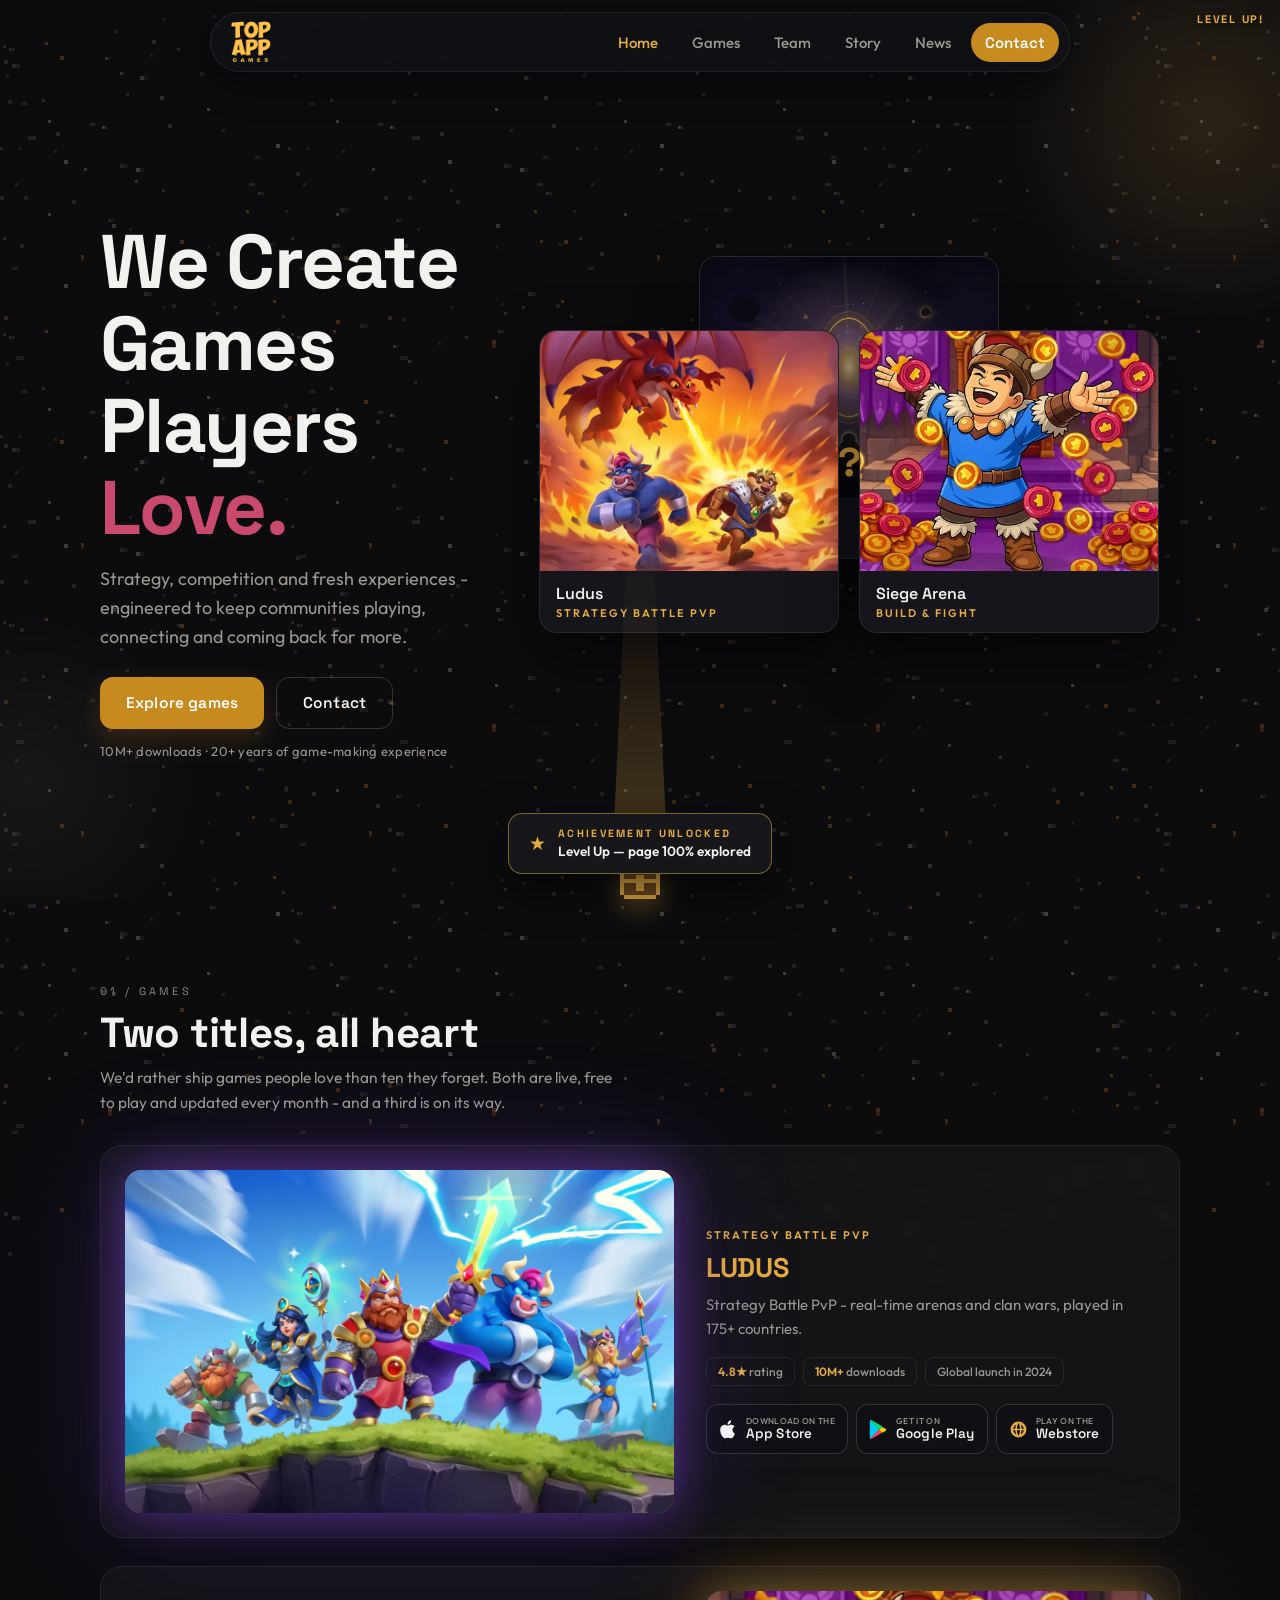
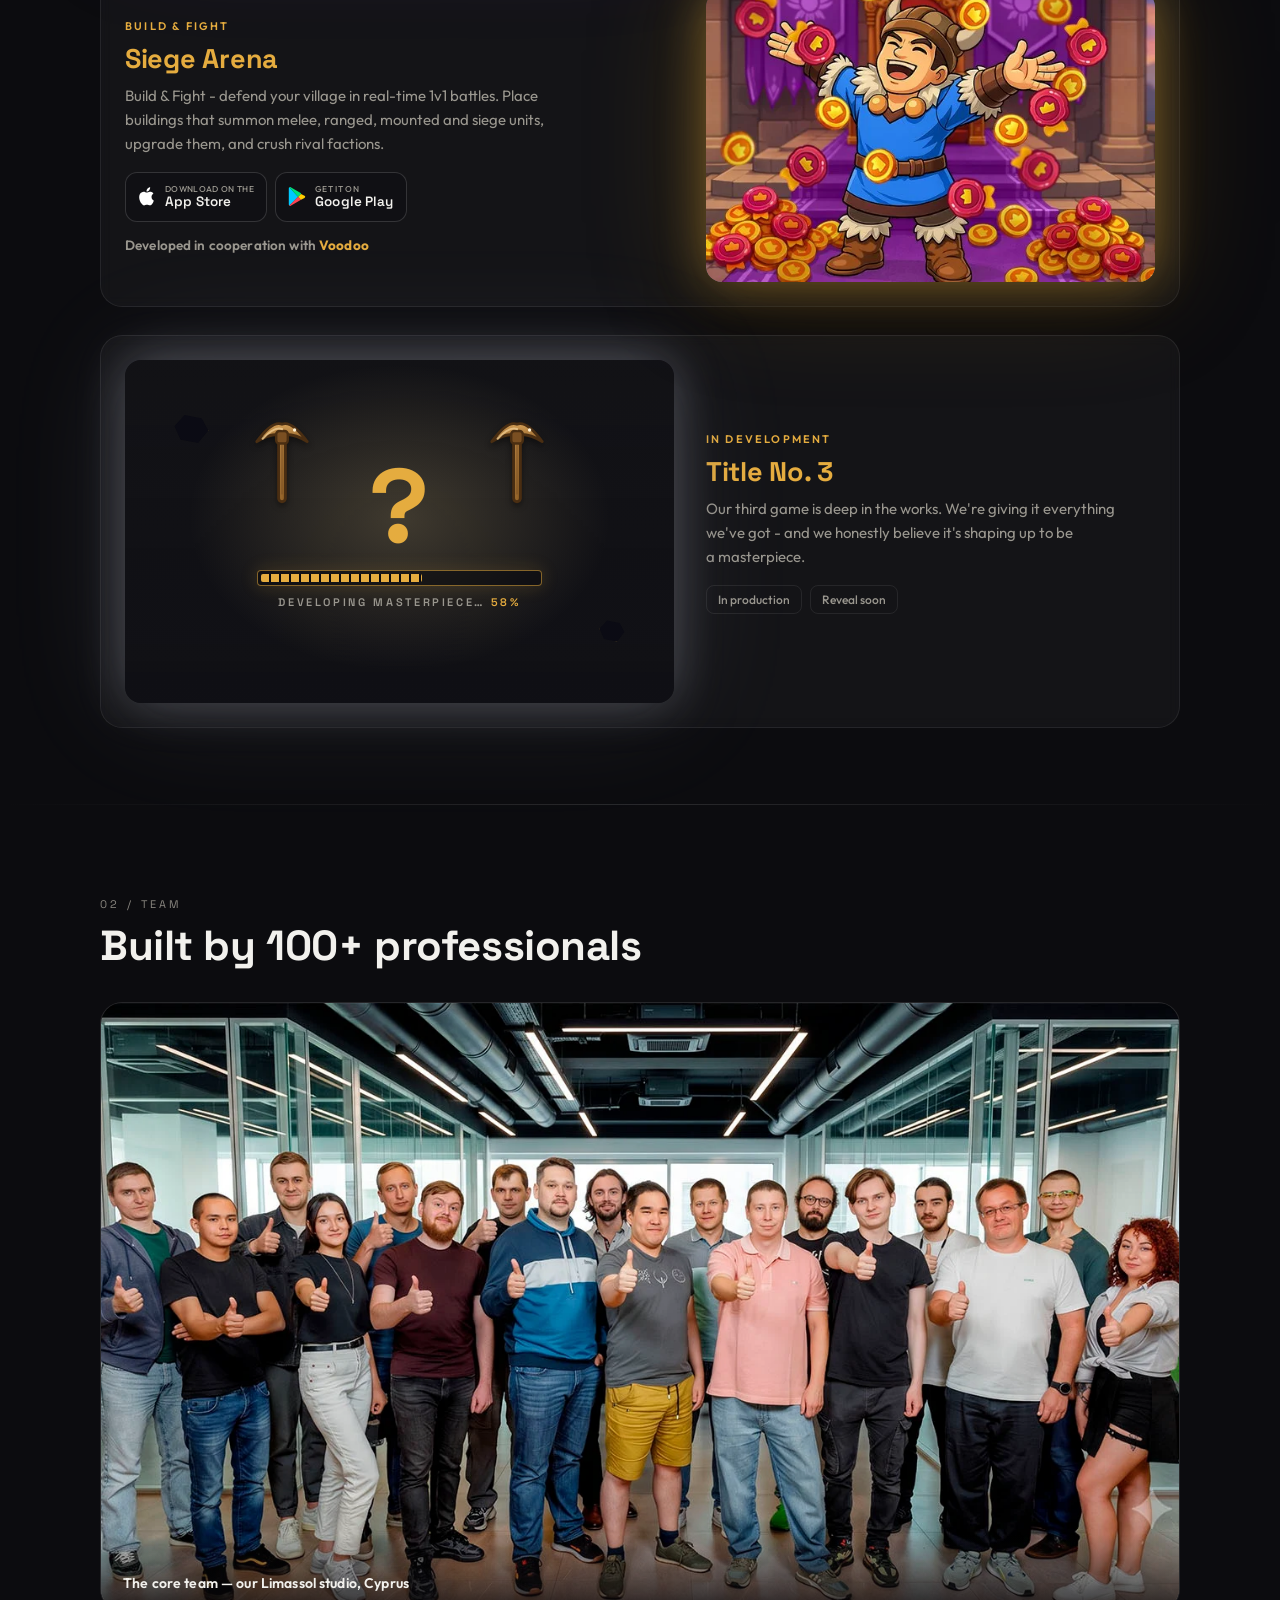
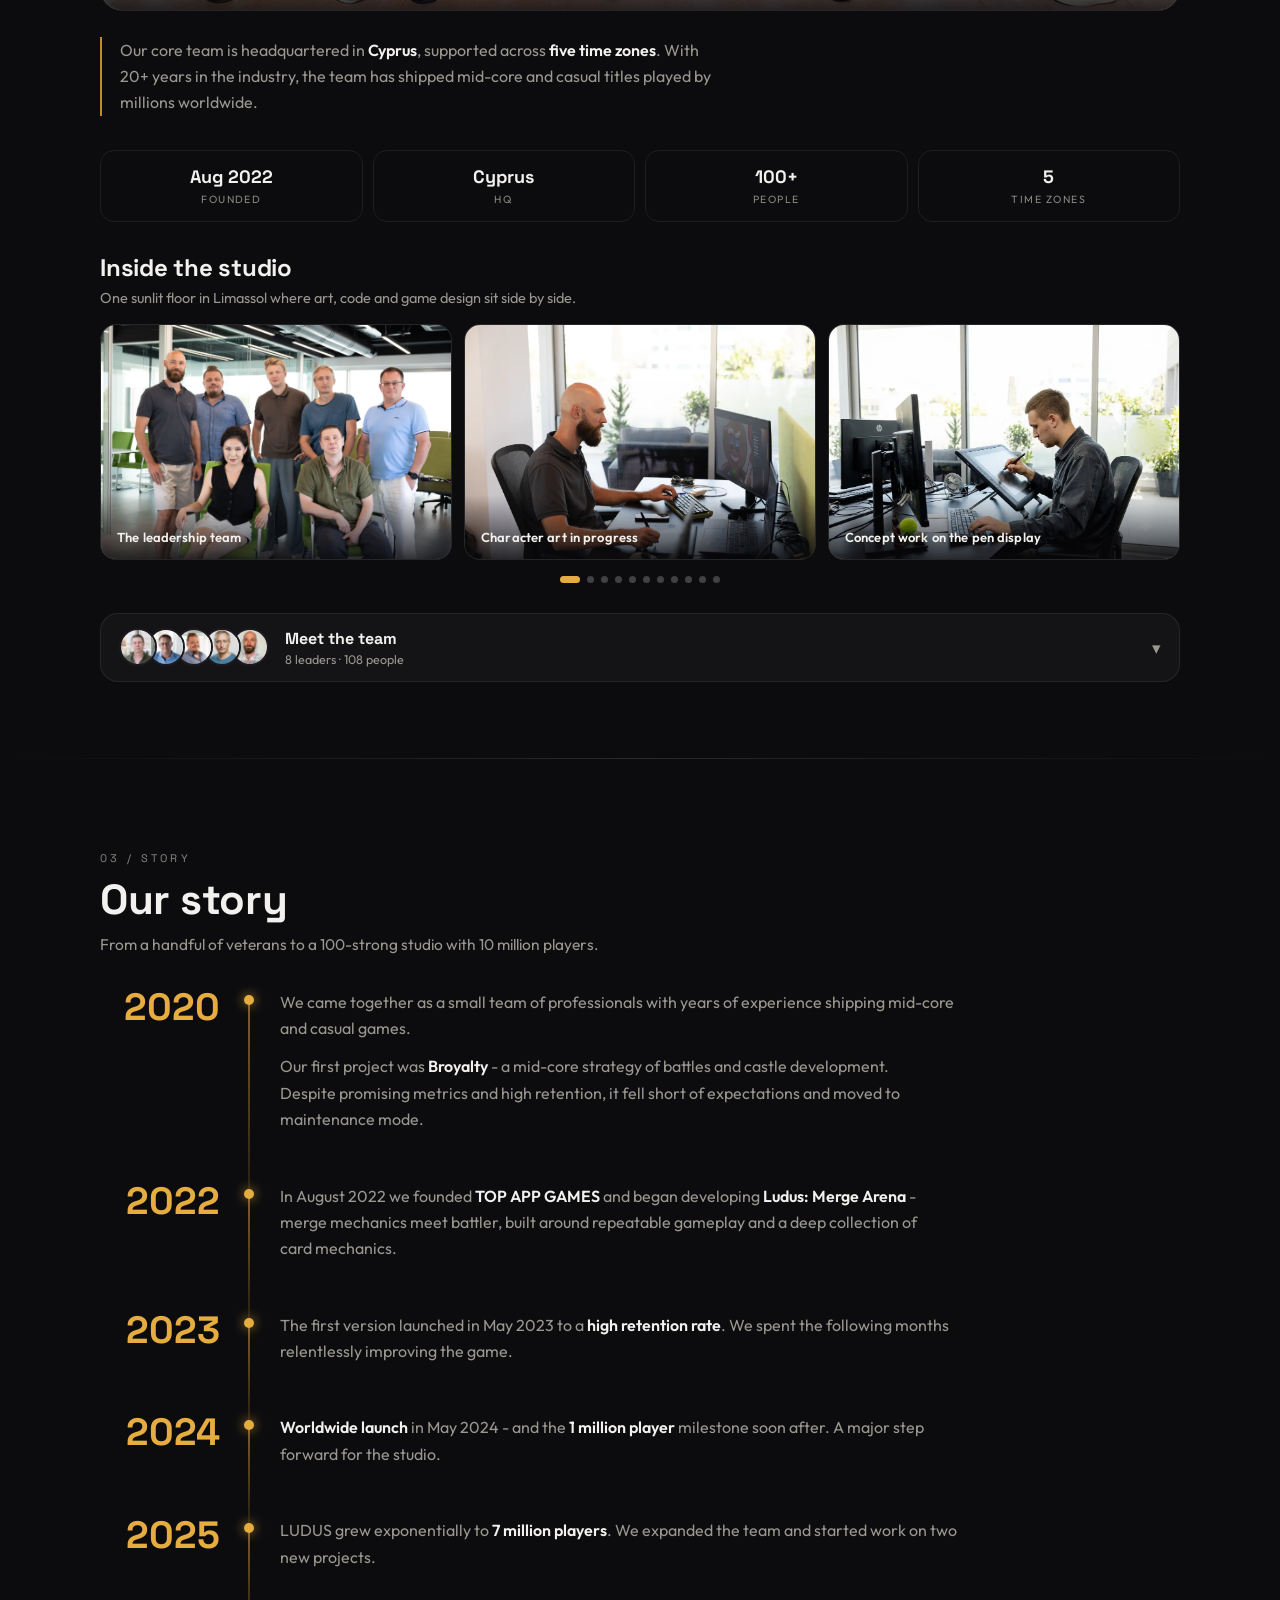
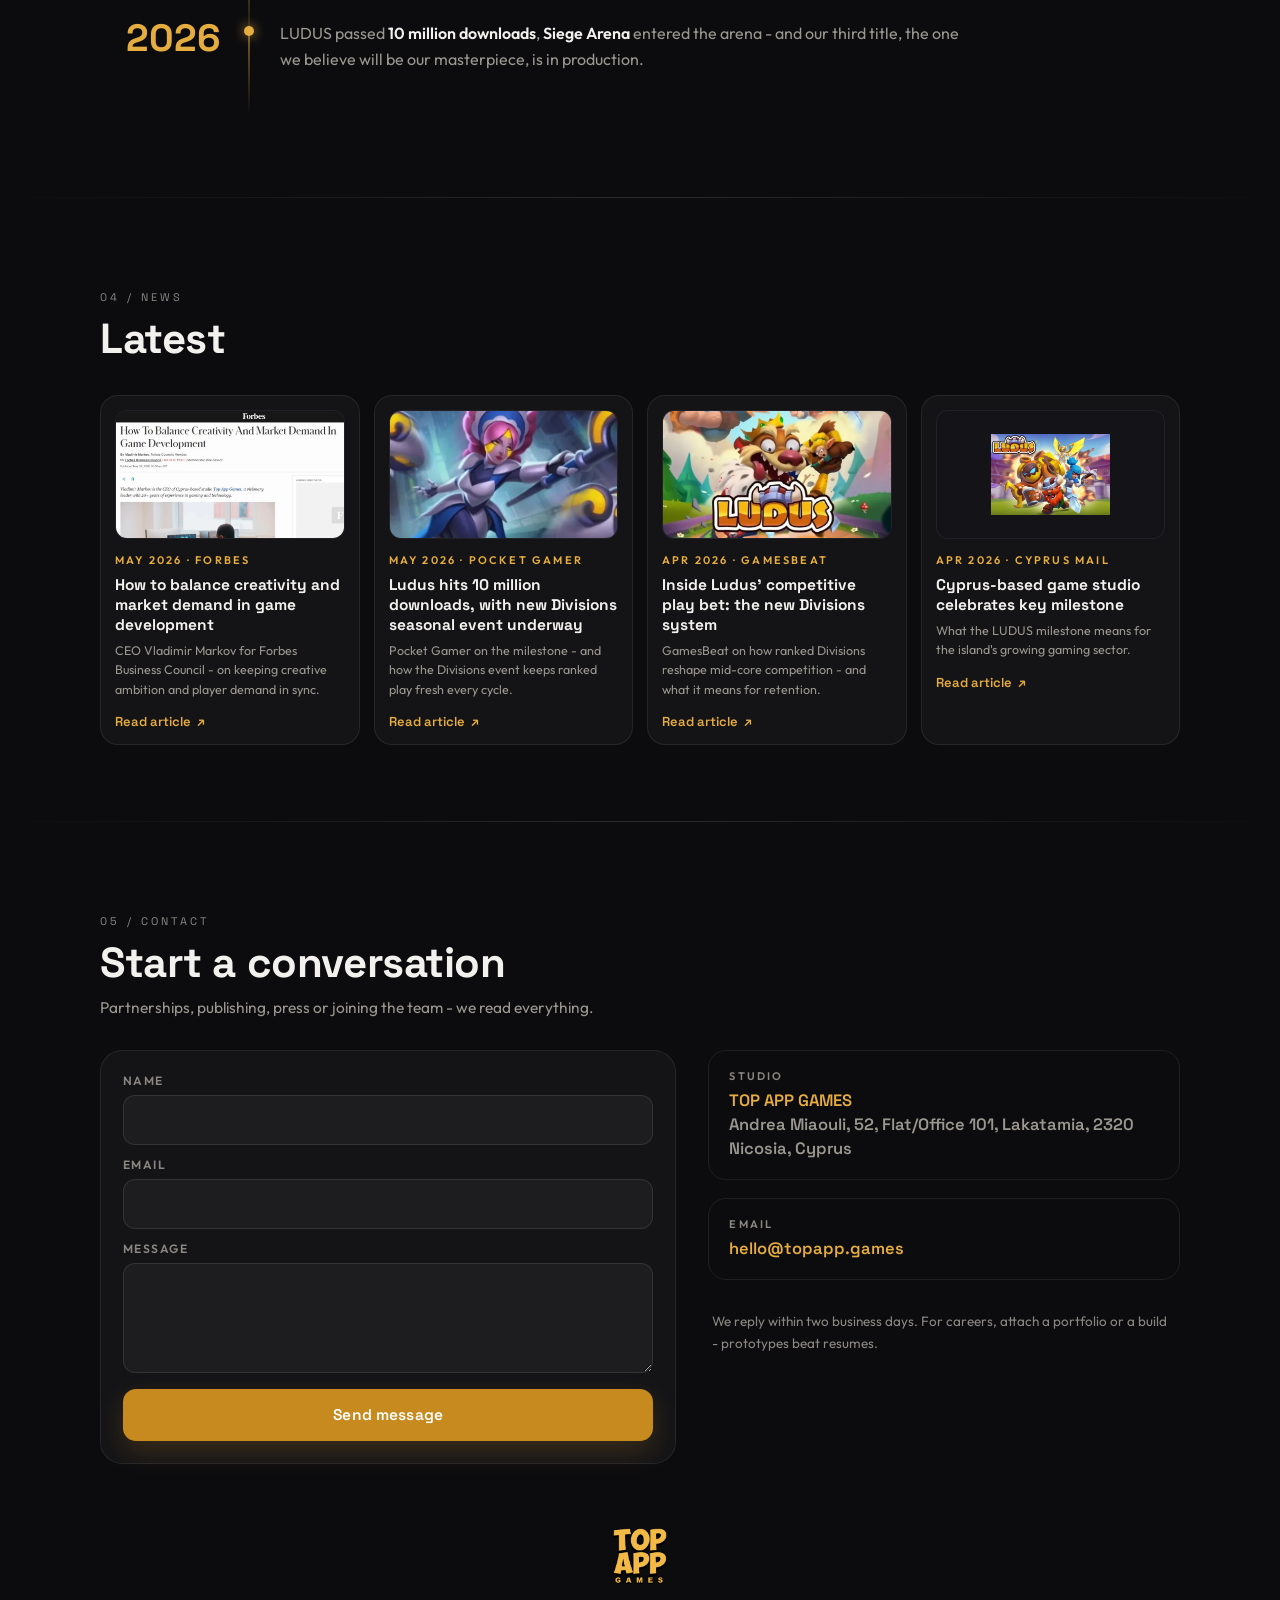
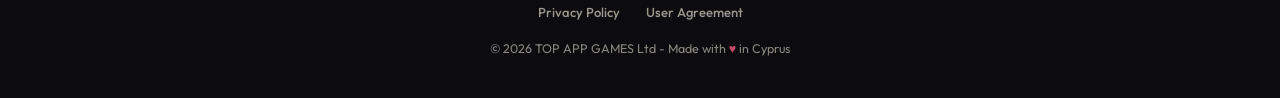
==== commit fbf0839e: "Add files via upload" ====
--- a/index.html
+++ b/index.html
@@ -173,6 +173,10 @@
       <div class="sec-num">02 / TEAM</div>
       <h2>Built by 100+ professionals</h2>
     </div>
+    <figure class="team-hero rv">
+      <img src="assets/studio-team-new.webp" alt="The full TOP APP GAMES team at the Limassol studio" loading="lazy" />
+      <figcaption>The core team — our Limassol studio, Cyprus</figcaption>
+    </figure>
     <p class="culture rv">Our core team is headquartered in <b>Cyprus</b>, supported across <b>five time zones</b>. With 20+ years in the industry, the team has shipped mid-core and casual titles played by millions worldwide.</p>
     <div class="team-facts rv">
       <div class="t-fact"><b>Aug 2022</b><span>founded</span></div>
@@ -181,6 +185,75 @@
       <div class="t-fact"><b>5</b><span>time zones</span></div>
     </div>
 
+    <div class="studio-life rv">
+      <div class="sl-head">
+        <h3>Inside the studio</h3>
+        <p>One sunlit floor in Limassol where art, code and game design sit side by side.</p>
+      </div>
+      <div class="sl-carousel" data-carousel>
+        <div class="sl-track" data-track>
+          <figure class="sl-card">
+            <img src="assets/studio-team.webp" alt="The TOP APP GAMES leadership team" loading="lazy" />
+            <figcaption>The leadership team</figcaption>
+          </figure>
+          <figure class="sl-card">
+            <img src="assets/studio-art.webp" alt="An artist shaping a LUDUS character on screen" loading="lazy" />
+            <figcaption>Character art in progress</figcaption>
+          </figure>
+          <figure class="sl-card">
+            <img src="assets/studio-artist2.webp" alt="An artist drawing on a pen display by the windows" loading="lazy" />
+            <figcaption>Concept work on the pen display</figcaption>
+          </figure>
+          <figure class="sl-card">
+            <img src="assets/studio-meeting.webp" alt="The team in a planning session by the windows" loading="lazy" />
+            <figcaption>Daily syncs by the sea-facing windows</figcaption>
+          </figure>
+          <figure class="sl-card">
+            <img src="assets/studio-devs.webp" alt="Two developers working beside concept art" loading="lazy" />
+            <figcaption>From first sketch to live build</figcaption>
+          </figure>
+          <figure class="sl-card">
+            <img src="assets/studio-code.webp" alt="A developer writing code at a dual-monitor desk" loading="lazy" />
+            <figcaption>Building the next feature</figcaption>
+          </figure>
+          <figure class="sl-card">
+            <img src="assets/studio-gamedev.webp" alt="A developer testing a game build on a multi-monitor setup" loading="lazy" />
+            <figcaption>Playtesting the live build</figcaption>
+          </figure>
+          <figure class="sl-card">
+            <img src="assets/studio-code2.webp" alt="A developer coding by the floor-to-ceiling windows" loading="lazy" />
+            <figcaption>Code with a city view</figcaption>
+          </figure>
+          <figure class="sl-card">
+            <img src="assets/studio-play.webp" alt="Two teammates playing a fighting game on the big screen" loading="lazy" />
+            <figcaption>Friday matches on the big screen</figcaption>
+          </figure>
+          <figure class="sl-card">
+            <img src="assets/studio-ludus-poster.webp" alt="A team member in front of the LUDUS poster" loading="lazy" style="object-position: 50% 22%;" />
+            <figcaption>Proud of what we ship — LUDUS</figcaption>
+          </figure>
+          <figure class="sl-card">
+            <img src="assets/studio-focus.webp" alt="A developer heads-down on the next update" loading="lazy" />
+            <figcaption>Heads-down on the next update</figcaption>
+          </figure>
+        </div>
+        <button class="sl-nav sl-prev" type="button" aria-label="Previous photo" data-prev>‹</button>
+        <button class="sl-nav sl-next" type="button" aria-label="Next photo" data-next>›</button>
+        <div class="sl-dots" data-dots>
+          <button class="sl-dot active" type="button" aria-label="Go to photo 1"></button>
+          <button class="sl-dot" type="button" aria-label="Go to photo 2"></button>
+          <button class="sl-dot" type="button" aria-label="Go to photo 3"></button>
+          <button class="sl-dot" type="button" aria-label="Go to photo 4"></button>
+          <button class="sl-dot" type="button" aria-label="Go to photo 5"></button>
+          <button class="sl-dot" type="button" aria-label="Go to photo 6"></button>
+          <button class="sl-dot" type="button" aria-label="Go to photo 7"></button>
+          <button class="sl-dot" type="button" aria-label="Go to photo 8"></button>
+          <button class="sl-dot" type="button" aria-label="Go to photo 9"></button>
+          <button class="sl-dot" type="button" aria-label="Go to photo 10"></button>
+          <button class="sl-dot" type="button" aria-label="Go to photo 11"></button>
+        </div>
+      </div>
+    </div>
     <button class="team-toggle rv" type="button" aria-expanded="false" aria-controls="team-collapse">
       <span class="tt-avs"><span class="tt-av" style="z-index:5"><img src="assets/team-markov.webp" alt="" loading="lazy" /></span><span class="tt-av" style="z-index:4"><img src="assets/team-nikolskiy.webp" alt="" loading="lazy" /></span><span class="tt-av" style="z-index:3"><img src="assets/team-shishkin.webp" alt="" loading="lazy" /></span><span class="tt-av" style="z-index:2"><img src="assets/team-altunin.webp" alt="" loading="lazy" /></span><span class="tt-av" style="z-index:1"><img src="assets/team-kuklyushkin.webp" alt="" loading="lazy" /></span></span>
       <span class="tt-text">
--- a/site/site.css
+++ b/site/site.css
@@ -864,3 +864,76 @@
 .legal-table .cell-list li { position: relative; padding-left: 15px; margin-bottom: 6px; }
 .legal-table .cell-list li::before { content: ''; position: absolute; left: 0; top: 9px; width: 4px; height: 4px; border-radius: 50%; background: var(--accent); }
 @media (min-width: 720px) { .legal-table { font-size: 14.5px; } }
+
+/* ---------- team photos: group banner + studio life ---------- */
+.team-hero {
+  margin: 0 0 26px; border-radius: 22px; overflow: hidden; position: relative;
+  border: 1px solid var(--border); background: var(--card);
+}
+.team-hero img {
+  width: 100%; height: auto; display: block; aspect-ratio: 16 / 9; object-fit: cover;
+  transition: transform .9s cubic-bezier(.2,.7,.2,1);
+}
+.team-hero:hover img { transform: scale(1.03); }
+.team-hero figcaption {
+  position: absolute; left: 0; right: 0; bottom: 0;
+  padding: 30px 18px 14px; font-size: 13px; font-weight: 600; color: var(--ink);
+  background: linear-gradient(to top, rgba(8,8,11,.82), transparent);
+  letter-spacing: .01em;
+}
+
+.studio-life { margin: 8px 0 30px; }
+.sl-head { margin-bottom: 16px; }
+.sl-head h3 { font-family: var(--display); font-weight: 700; font-size: 21px; margin: 0 0 4px; letter-spacing: -0.01em; }
+.sl-head p { color: var(--muted); font-size: 14.5px; line-height: 1.5; margin: 0; max-width: 56ch; text-wrap: pretty; }
+/* studio carousel */
+.sl-carousel { position: relative; }
+.sl-track {
+  display: flex; gap: 12px; overflow-x: auto; scroll-snap-type: x mandatory;
+  -webkit-overflow-scrolling: touch; scroll-behavior: smooth;
+  scrollbar-width: none; padding-bottom: 2px;
+}
+.sl-track::-webkit-scrollbar { display: none; }
+.sl-card {
+  position: relative; margin: 0; border-radius: 16px; overflow: hidden;
+  border: 1px solid var(--border); background: var(--card);
+  flex: 0 0 86%; scroll-snap-align: center;
+}
+.sl-card img {
+  width: 100%; height: 100%; display: block; aspect-ratio: 3 / 2; object-fit: cover;
+  transition: transform .8s cubic-bezier(.2,.7,.2,1);
+}
+.sl-card:hover img { transform: scale(1.04); }
+.sl-card figcaption {
+  position: absolute; left: 0; right: 0; bottom: 0;
+  padding: 30px 16px 13px; font-size: 13px; font-weight: 600; color: var(--ink);
+  background: linear-gradient(to top, rgba(8,8,11,.82), transparent);
+  letter-spacing: .01em;
+}
+.sl-nav {
+  position: absolute; top: calc(50% - 16px); transform: translateY(-50%);
+  width: 44px; height: 44px; border-radius: 50%; border: 1px solid var(--border);
+  background: rgba(20,20,26,.78); backdrop-filter: blur(10px); -webkit-backdrop-filter: blur(10px);
+  color: var(--ink); font-size: 24px; line-height: 1; cursor: pointer;
+  display: grid; place-items: center; z-index: 3;
+  transition: background .25s ease, border-color .25s ease, opacity .25s ease, transform .2s ease;
+  box-shadow: 0 6px 20px rgba(0,0,0,.4);
+}
+.sl-nav:hover { background: var(--accent); border-color: var(--accent); }
+.sl-nav:active { transform: translateY(-50%) scale(.92); }
+.sl-prev { left: 8px; }
+.sl-next { right: 8px; }
+.sl-nav[disabled] { opacity: 0; pointer-events: none; }
+.sl-dots { display: flex; justify-content: center; gap: 7px; margin-top: 14px; }
+.sl-dot {
+  width: 7px; height: 7px; border-radius: 50%; border: none; padding: 0; cursor: pointer;
+  background: rgba(255,255,255,.22); transition: background .25s ease, width .25s ease;
+}
+.sl-dot.active { background: var(--accent-text); width: 20px; border-radius: 4px; }
+@media (min-width: 760px) {
+  .team-hero figcaption { font-size: 14px; padding: 40px 22px 18px; }
+  .sl-head h3 { font-size: 24px; }
+  .sl-card { flex-basis: calc((100% - 24px) / 3); }
+  .sl-card figcaption { padding: 34px 16px 14px; }
+}
+@media (prefers-reduced-motion: reduce) { .sl-track { scroll-behavior: auto; } }
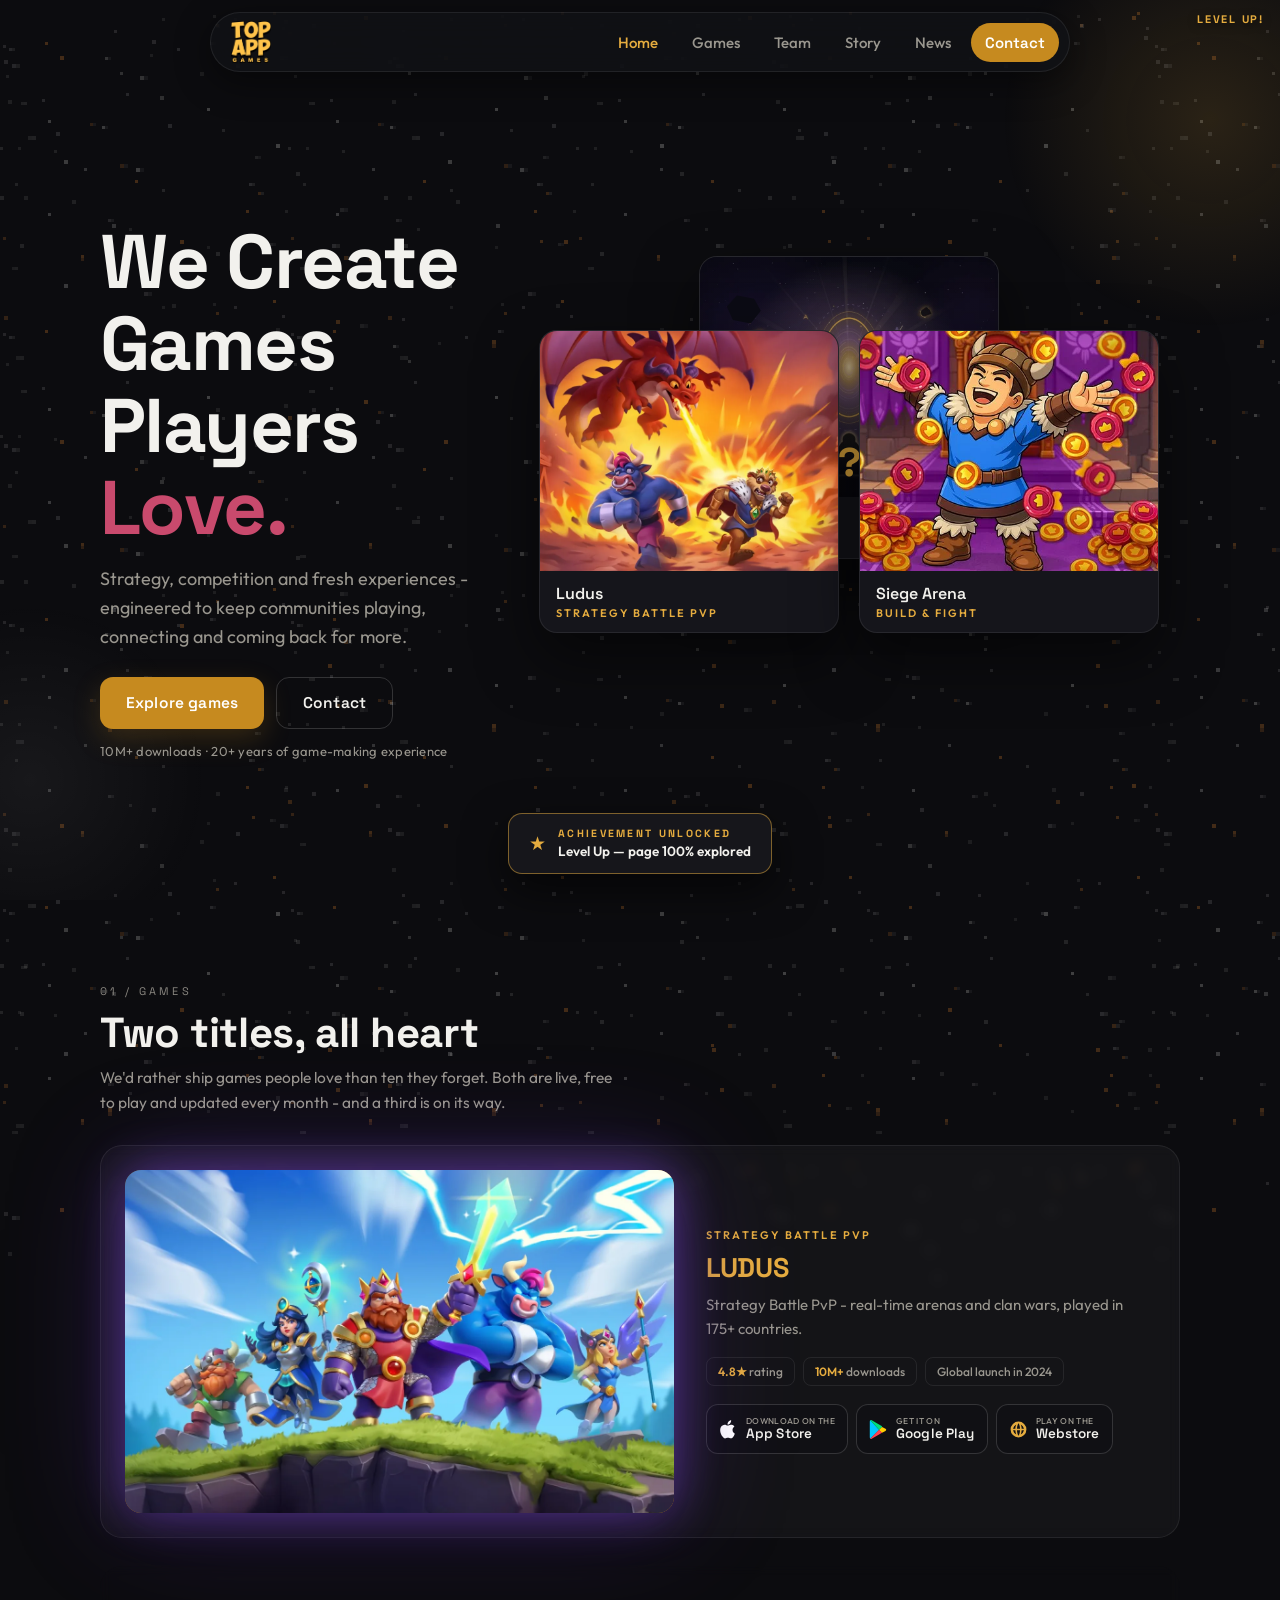
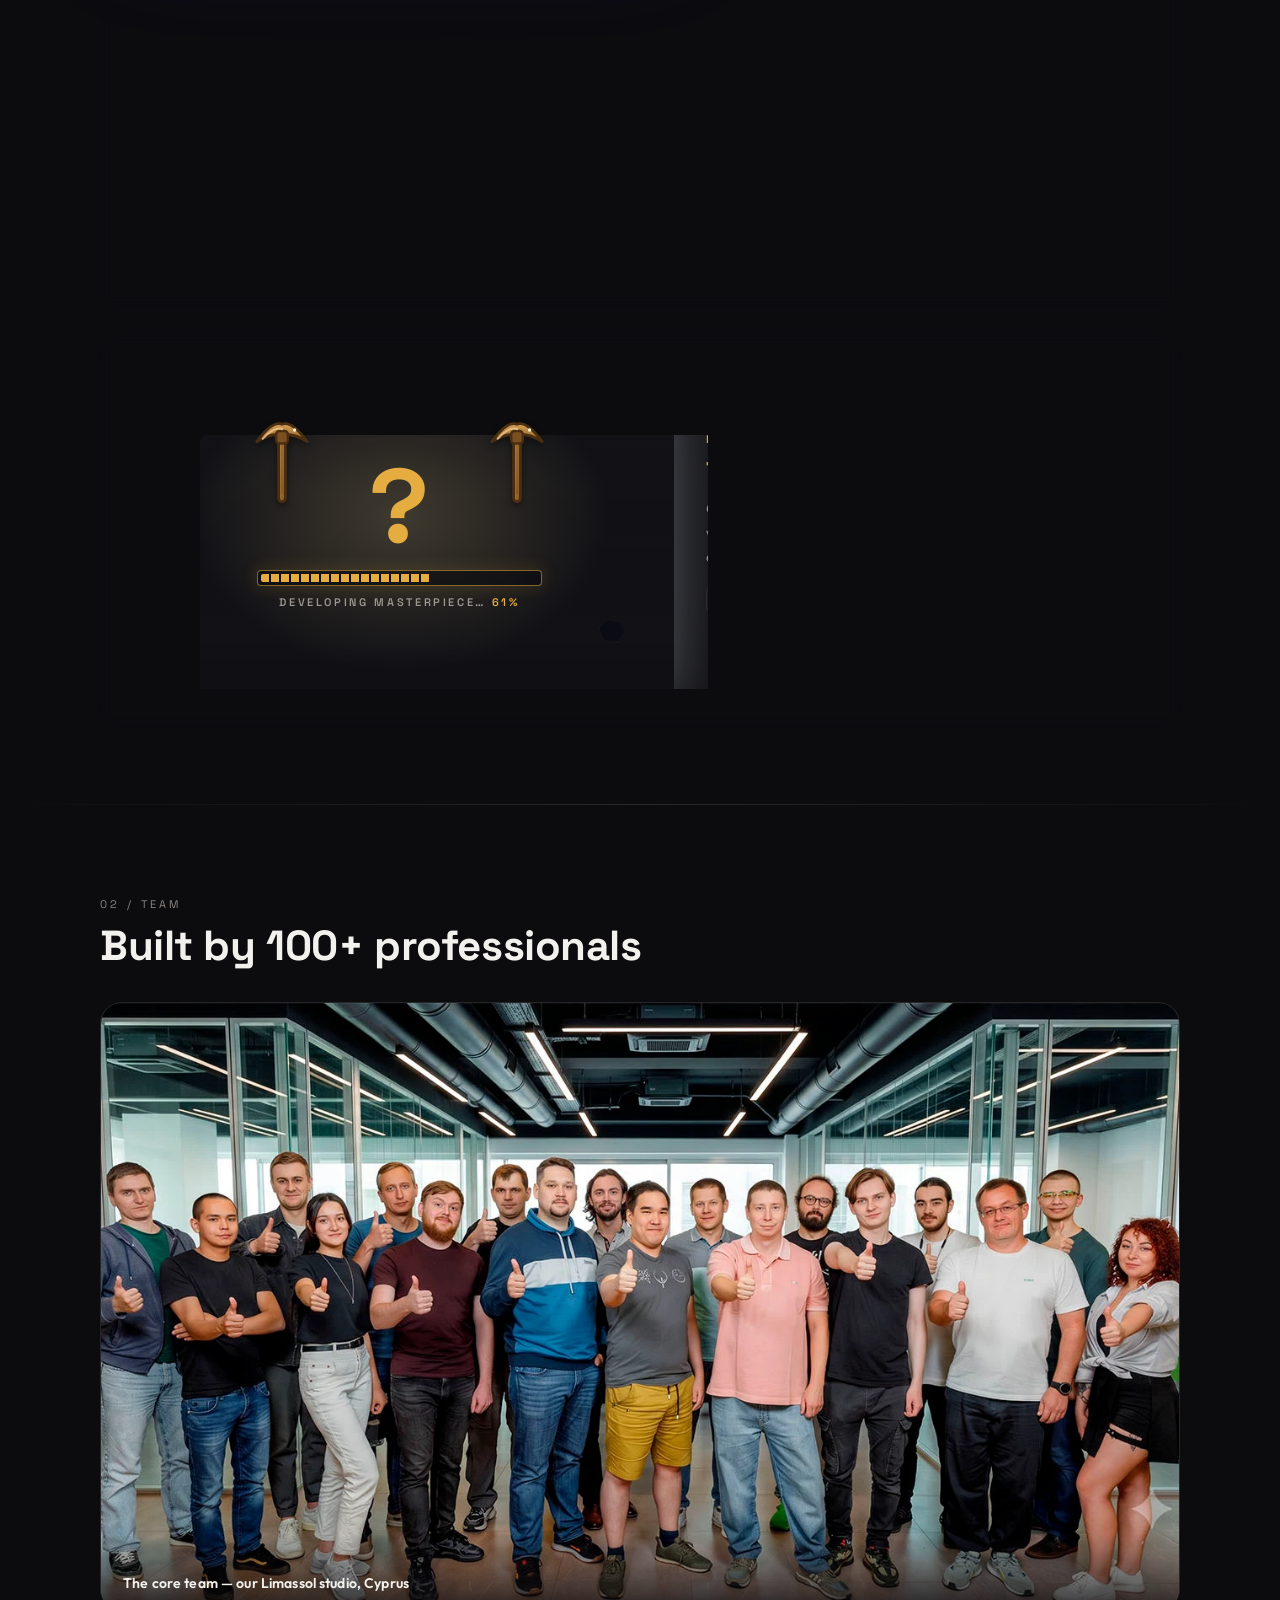
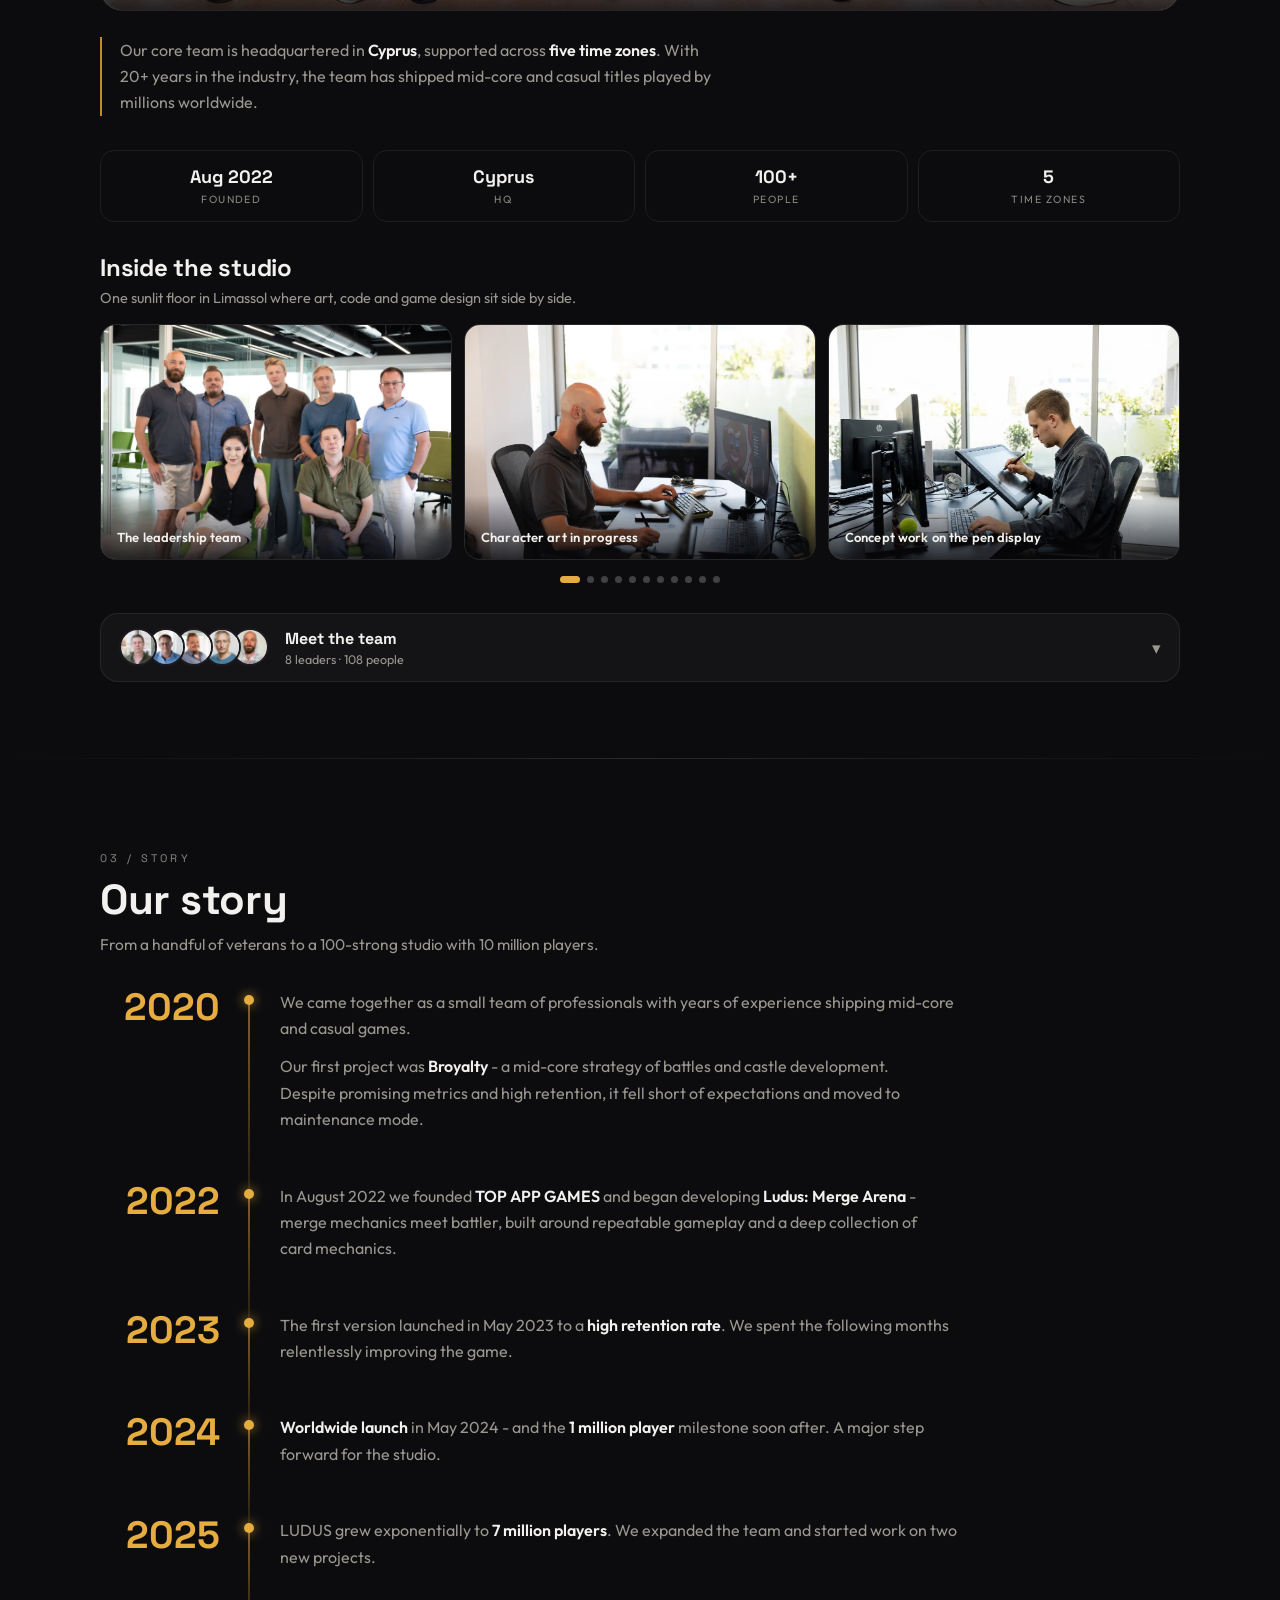
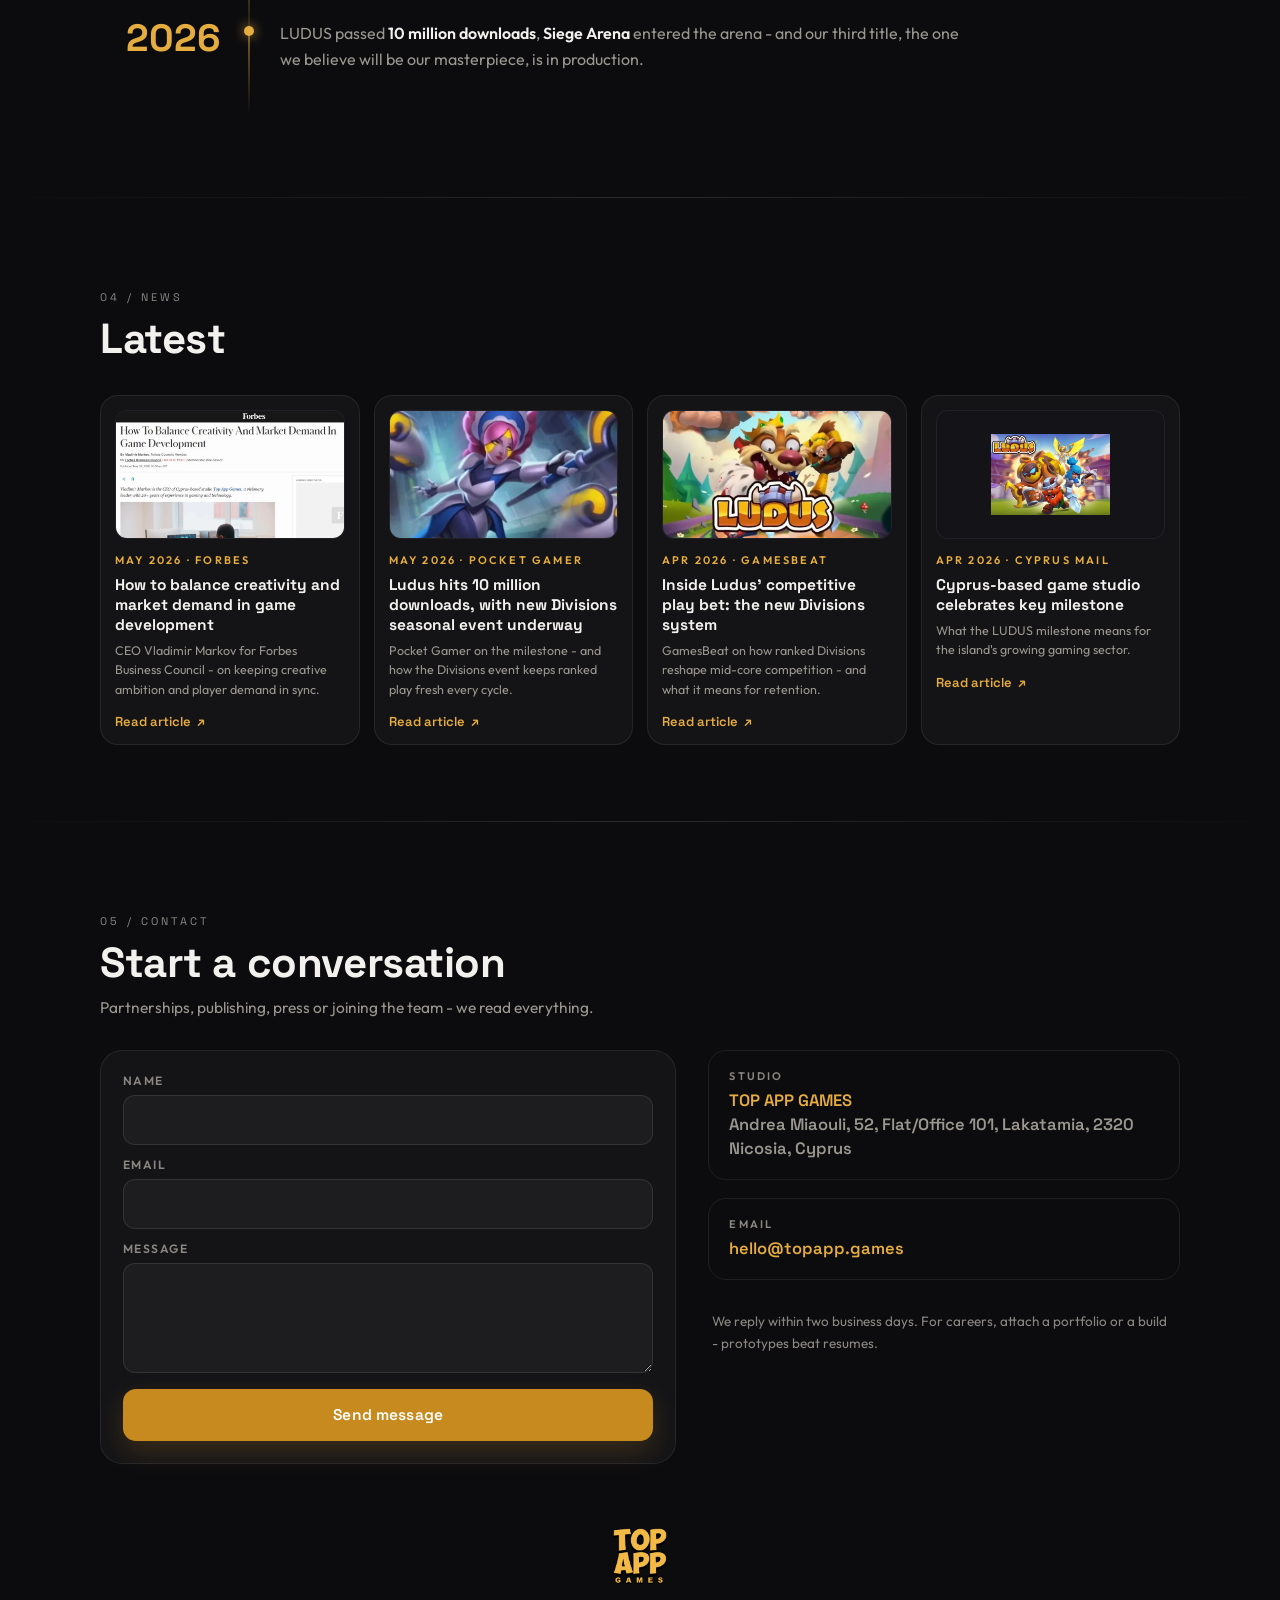
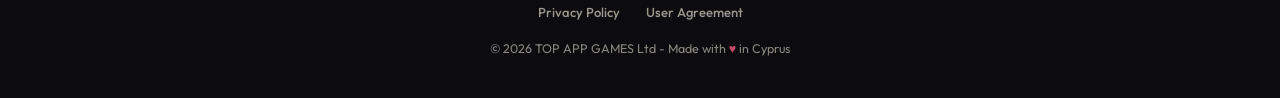
==== commit a6b33822: "Add files via upload" ====
--- a/index.html
+++ b/index.html
@@ -206,7 +206,7 @@
           </figure>
           <figure class="sl-card">
             <img src="assets/studio-meeting.webp" alt="The team in a planning session by the windows" loading="lazy" />
-            <figcaption>Daily syncs by the sea-facing windows</figcaption>
+            <figcaption>Where the next big idea gets greenlit</figcaption>
           </figure>
           <figure class="sl-card">
             <img src="assets/studio-devs.webp" alt="Two developers working beside concept art" loading="lazy" />
@@ -222,7 +222,7 @@
           </figure>
           <figure class="sl-card">
             <img src="assets/studio-code2.webp" alt="A developer coding by the floor-to-ceiling windows" loading="lazy" />
-            <figcaption>Code with a city view</figcaption>
+            <figcaption>Shipping features at altitude</figcaption>
           </figure>
           <figure class="sl-card">
             <img src="assets/studio-play.webp" alt="Two teammates playing a fighting game on the big screen" loading="lazy" />
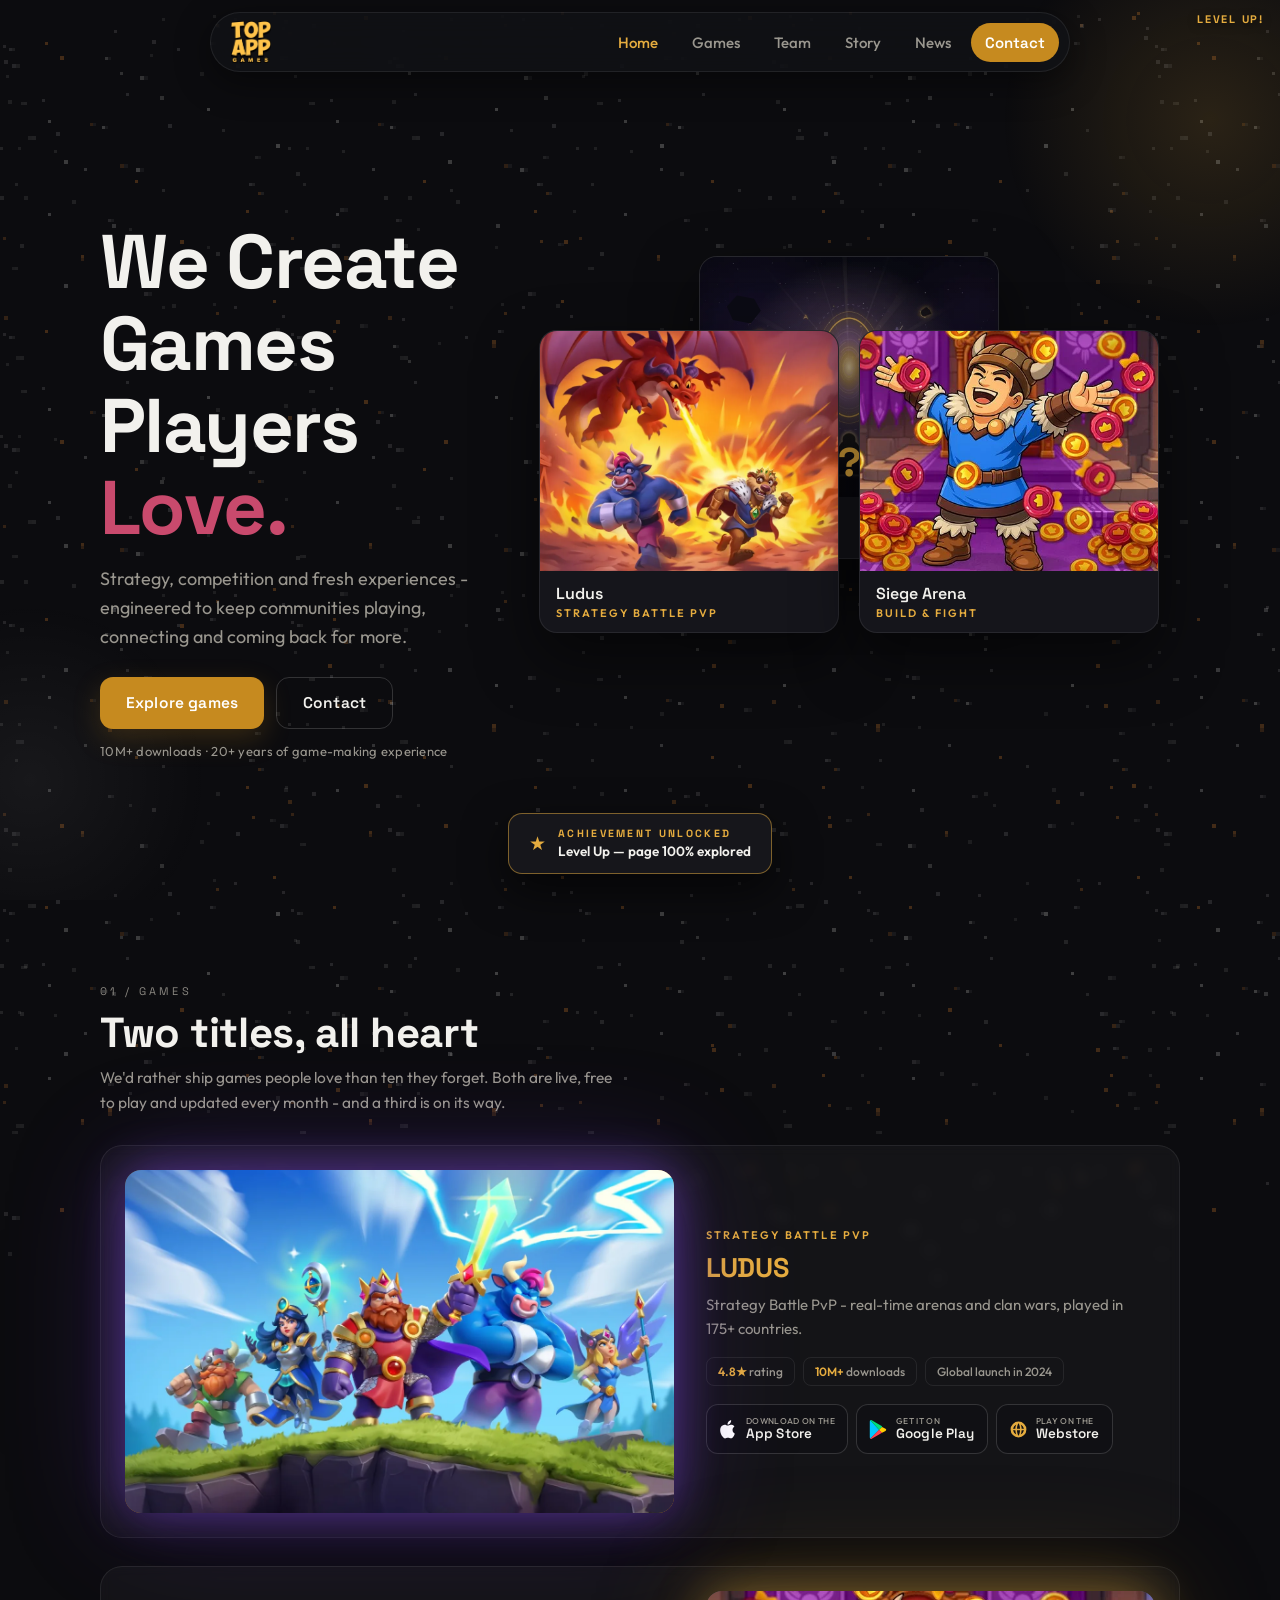
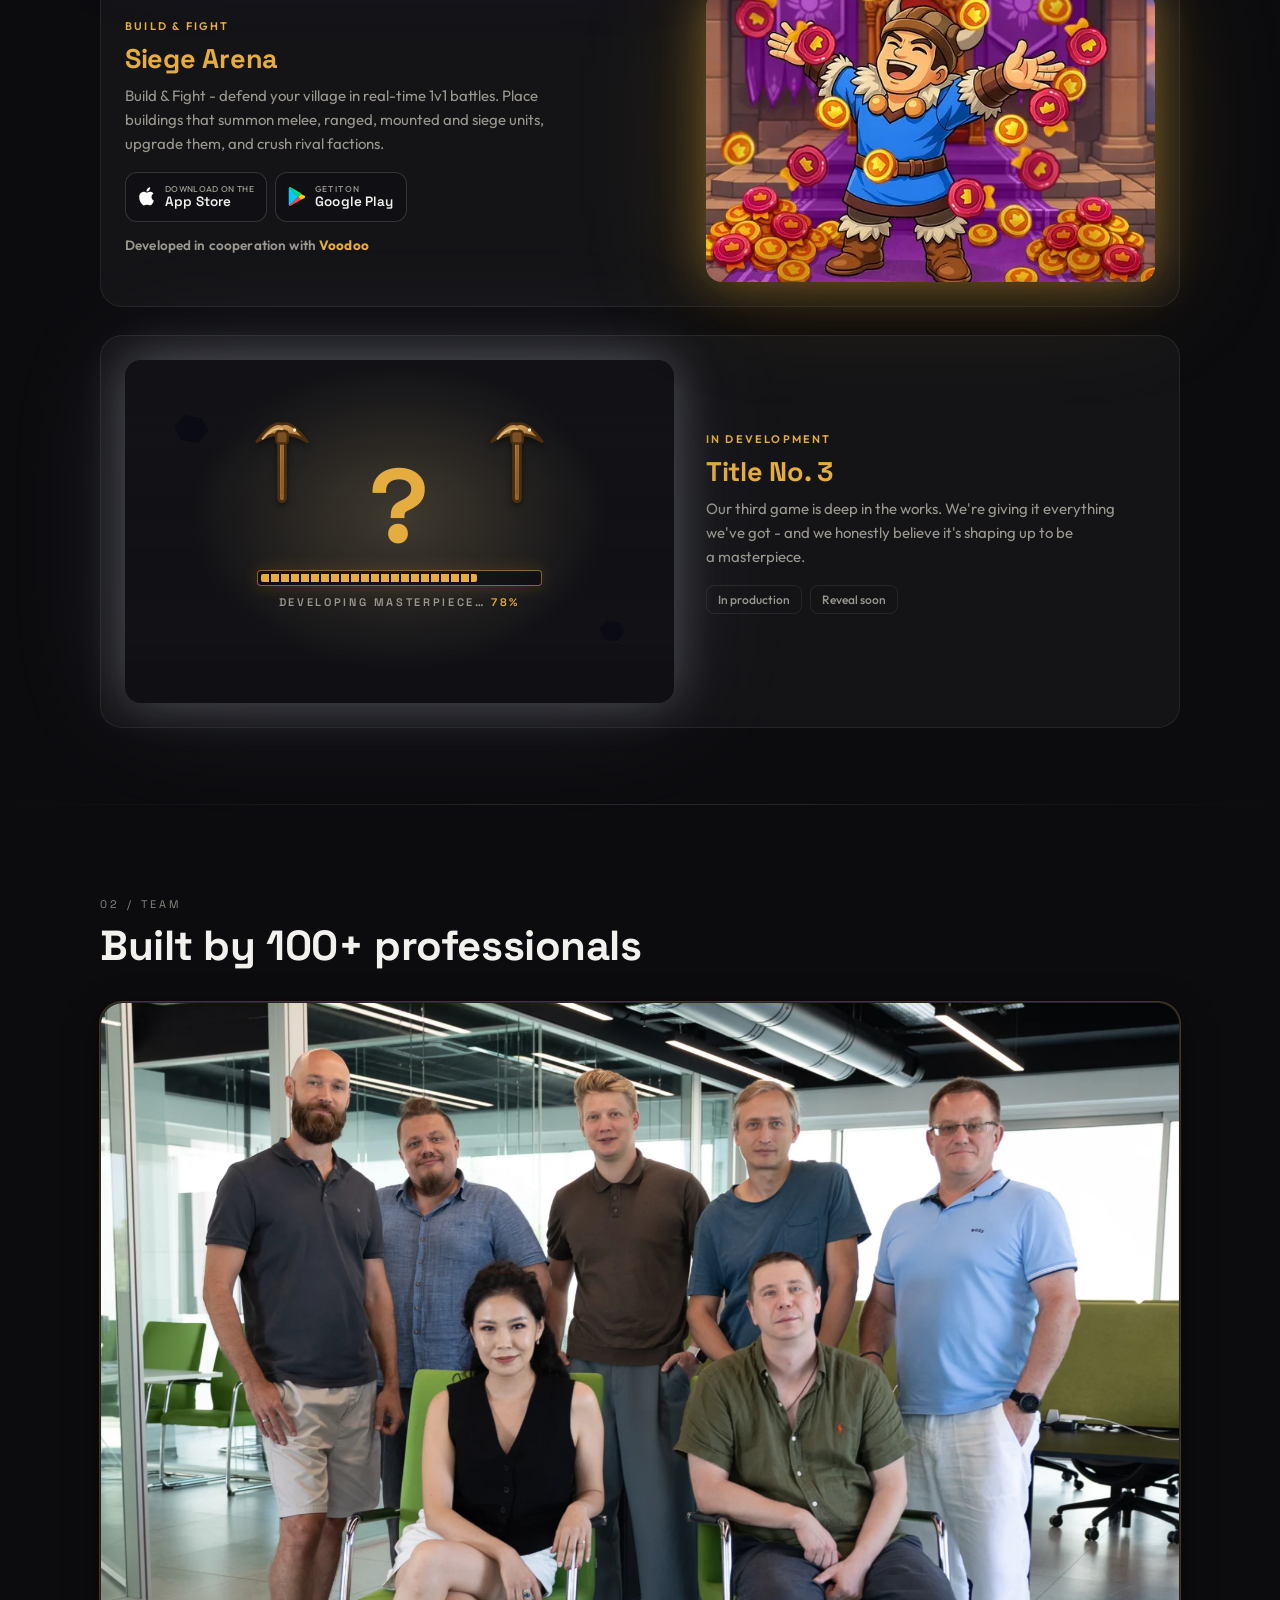
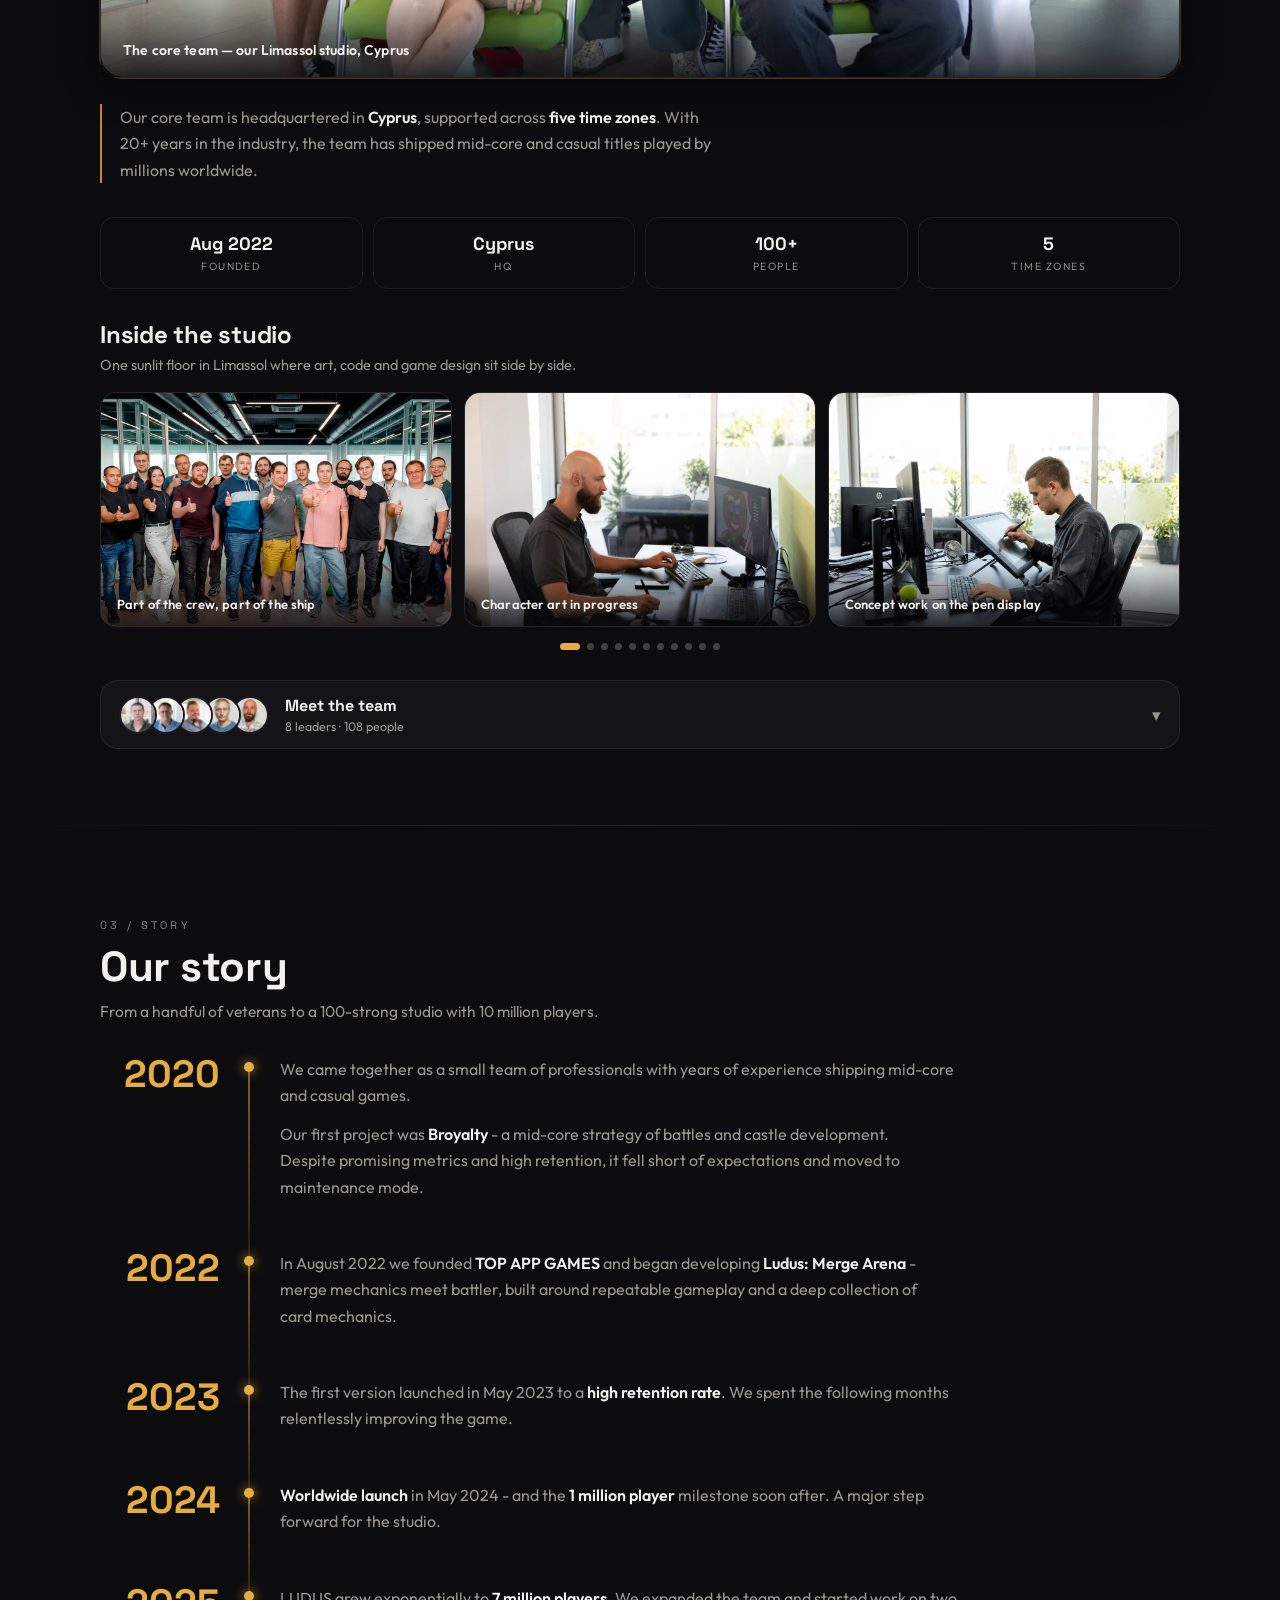
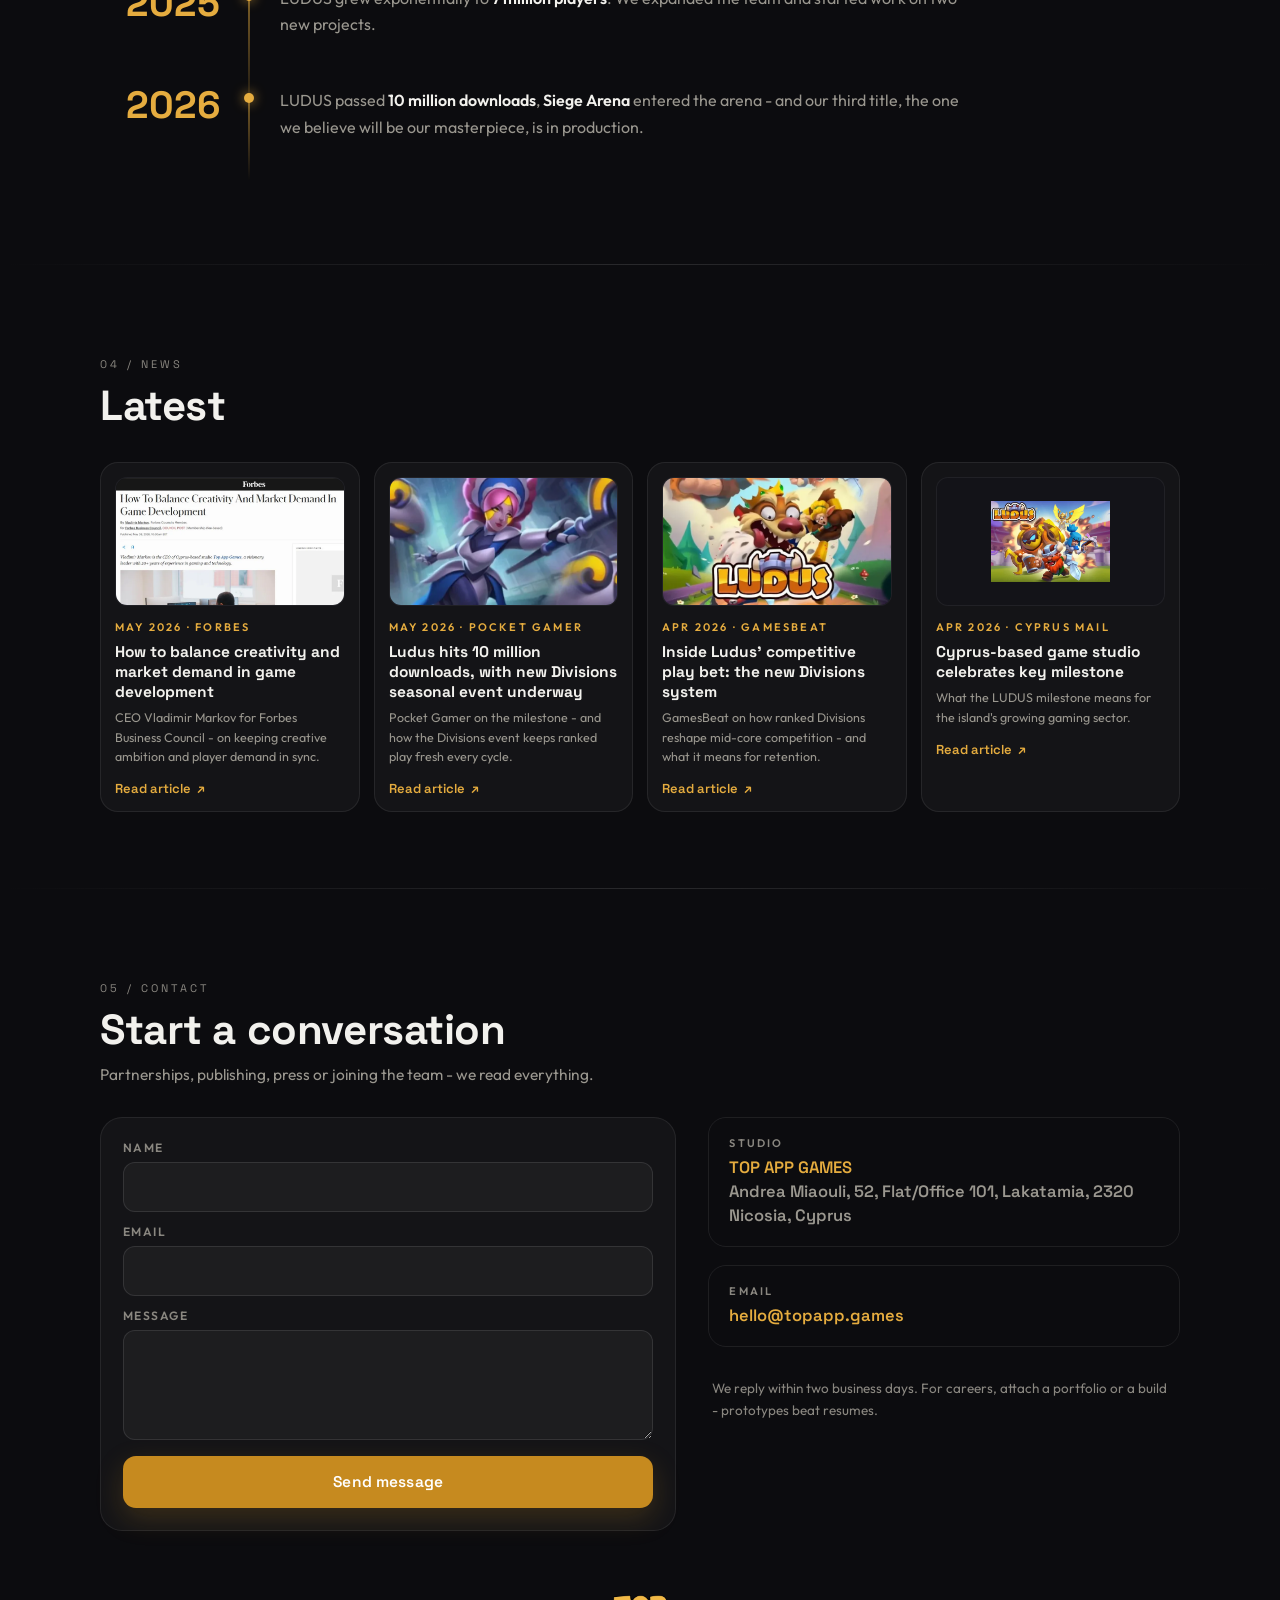
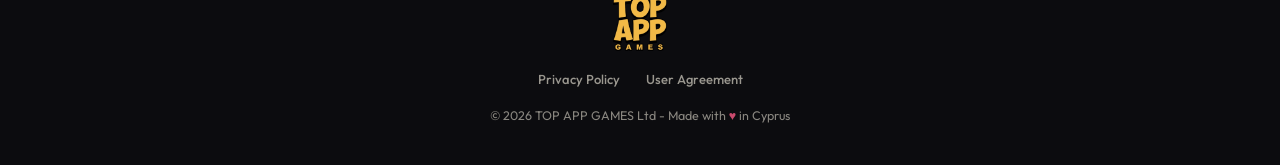
==== commit b4f84459: "Add files via upload" ====
--- a/index.html
+++ b/index.html
@@ -174,7 +174,7 @@
       <h2>Built by 100+ professionals</h2>
     </div>
     <figure class="team-hero rv">
-      <img src="assets/studio-team-new.webp" alt="The full TOP APP GAMES team at the Limassol studio" loading="lazy" />
+      <span class="th-frame"><img src="assets/studio-coreteam.webp" alt="The TOP APP GAMES core team at the Limassol studio" loading="lazy" /></span>
       <figcaption>The core team — our Limassol studio, Cyprus</figcaption>
     </figure>
     <p class="culture rv">Our core team is headquartered in <b>Cyprus</b>, supported across <b>five time zones</b>. With 20+ years in the industry, the team has shipped mid-core and casual titles played by millions worldwide.</p>
@@ -193,8 +193,8 @@
       <div class="sl-carousel" data-carousel>
         <div class="sl-track" data-track>
           <figure class="sl-card">
-            <img src="assets/studio-team.webp" alt="The TOP APP GAMES leadership team" loading="lazy" />
-            <figcaption>The leadership team</figcaption>
+            <img src="assets/studio-team-new.webp" alt="The full TOP APP GAMES team" loading="lazy" />
+            <figcaption>Part of the crew, part of the ship</figcaption>
           </figure>
           <figure class="sl-card">
             <img src="assets/studio-art.webp" alt="An artist shaping a LUDUS character on screen" loading="lazy" />
--- a/site/site.css
+++ b/site/site.css
@@ -867,14 +867,39 @@
 
 /* ---------- team photos: group banner + studio life ---------- */
 .team-hero {
-  margin: 0 0 26px; border-radius: 22px; overflow: hidden; position: relative;
+  margin: 0 0 26px; border-radius: 22px; position: relative;
   border: 1px solid var(--border); background: var(--card);
-}
+  --hero-rim: 0 0 0 1px rgba(229,172,63,0);
+  box-shadow: var(--hero-rim);
+}
+.team-hero .th-frame { border-radius: 22px; overflow: hidden; position: relative; display: block; }
 .team-hero img {
-  width: 100%; height: auto; display: block; aspect-ratio: 16 / 9; object-fit: cover;
-  transition: transform .9s cubic-bezier(.2,.7,.2,1);
-}
-.team-hero:hover img { transform: scale(1.03); }
+  width: 100%; height: auto; display: block; aspect-ratio: 16 / 10; object-fit: cover; object-position: 50% 24%;
+  transform: scale(1.0); transition: transform .9s cubic-bezier(.2,.7,.2,1);
+}
+/* diagonal light sweep */
+.team-hero .th-frame::after {
+  content: ''; position: absolute; top: -60%; bottom: -60%; left: -40%; width: 45%;
+  background: linear-gradient(100deg, transparent, rgba(255,240,210,.35), transparent);
+  transform: translateX(-180%) rotate(8deg); pointer-events: none; opacity: 0; z-index: 2;
+}
+/* cinematic reveal when section scrolls in */
+.team-hero.in img { animation: hero-kenburns 7.5s cubic-bezier(.16,.6,.2,1) forwards; }
+.team-hero.in { animation: hero-rim 2.6s ease-out .25s forwards; }
+.team-hero.in .th-frame::after { animation: hero-sweep 1.5s ease-out .35s forwards; }
+
+@keyframes hero-kenburns { from { transform: scale(1.14); } to { transform: scale(1.0); } }
+@keyframes hero-zoom { from { transform: scale(1.0); } to { transform: scale(1.07); } }
+@keyframes hero-sweep {
+  0% { opacity: 0; transform: translateX(-180%) rotate(8deg); }
+  18% { opacity: 1; }
+  100% { opacity: 0; transform: translateX(420%) rotate(8deg); }
+}
+@keyframes hero-rim {
+  0% { box-shadow: 0 0 0 1px rgba(229,172,63,0), 0 0 0 rgba(229,172,63,0); }
+  45% { box-shadow: 0 0 0 1px rgba(229,172,63,.55), 0 14px 50px rgba(229,172,63,.28); }
+  100% { box-shadow: 0 0 0 1px rgba(229,172,63,.28), 0 10px 36px rgba(0,0,0,.45); }
+}
 .team-hero figcaption {
   position: absolute; left: 0; right: 0; bottom: 0;
   padding: 30px 18px 14px; font-size: 13px; font-weight: 600; color: var(--ink);
@@ -937,3 +962,9 @@
   .sl-card figcaption { padding: 34px 16px 14px; }
 }
 @media (prefers-reduced-motion: reduce) { .sl-track { scroll-behavior: auto; } }
+
+@media (prefers-reduced-motion: reduce) {
+  .team-hero img, .team-hero.in img { animation: none; transform: scale(1.0); }
+  .team-hero.in { animation: none; }
+  .team-hero.in .th-frame::after { animation: none; }
+}
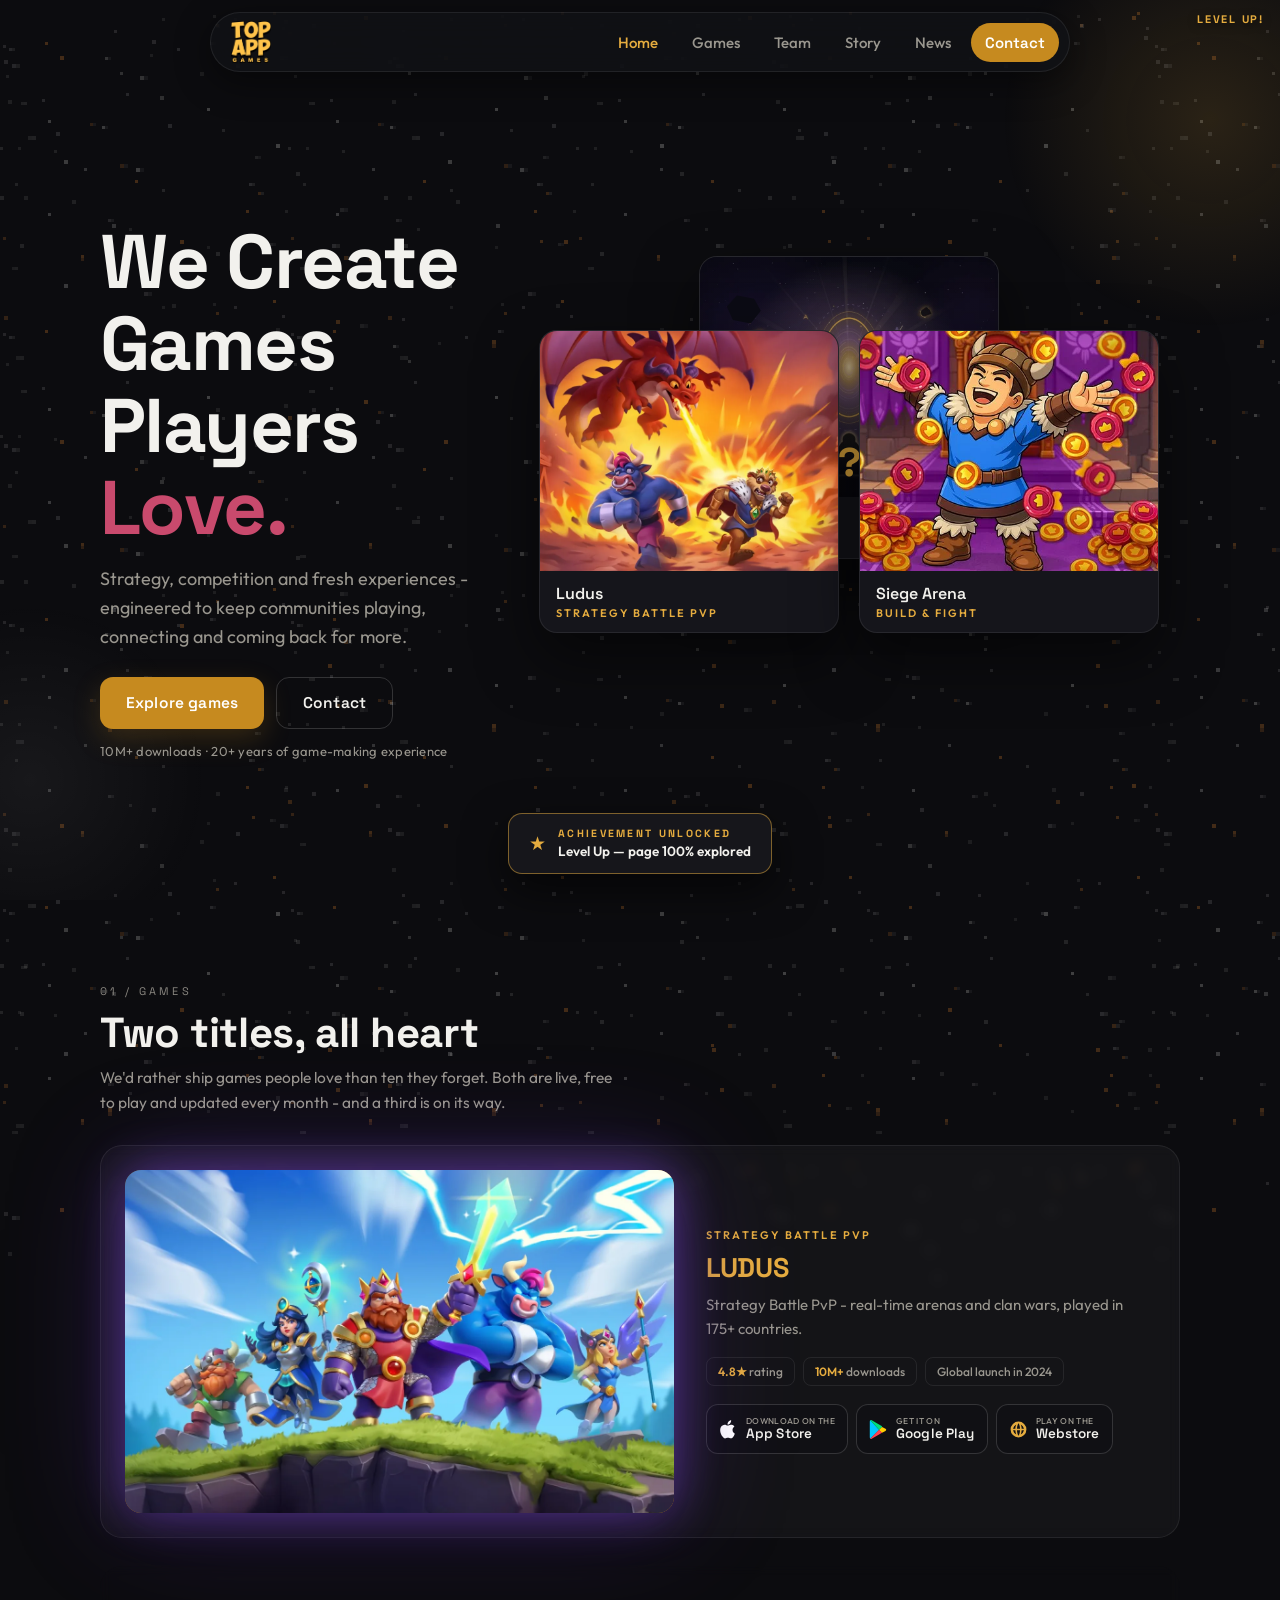
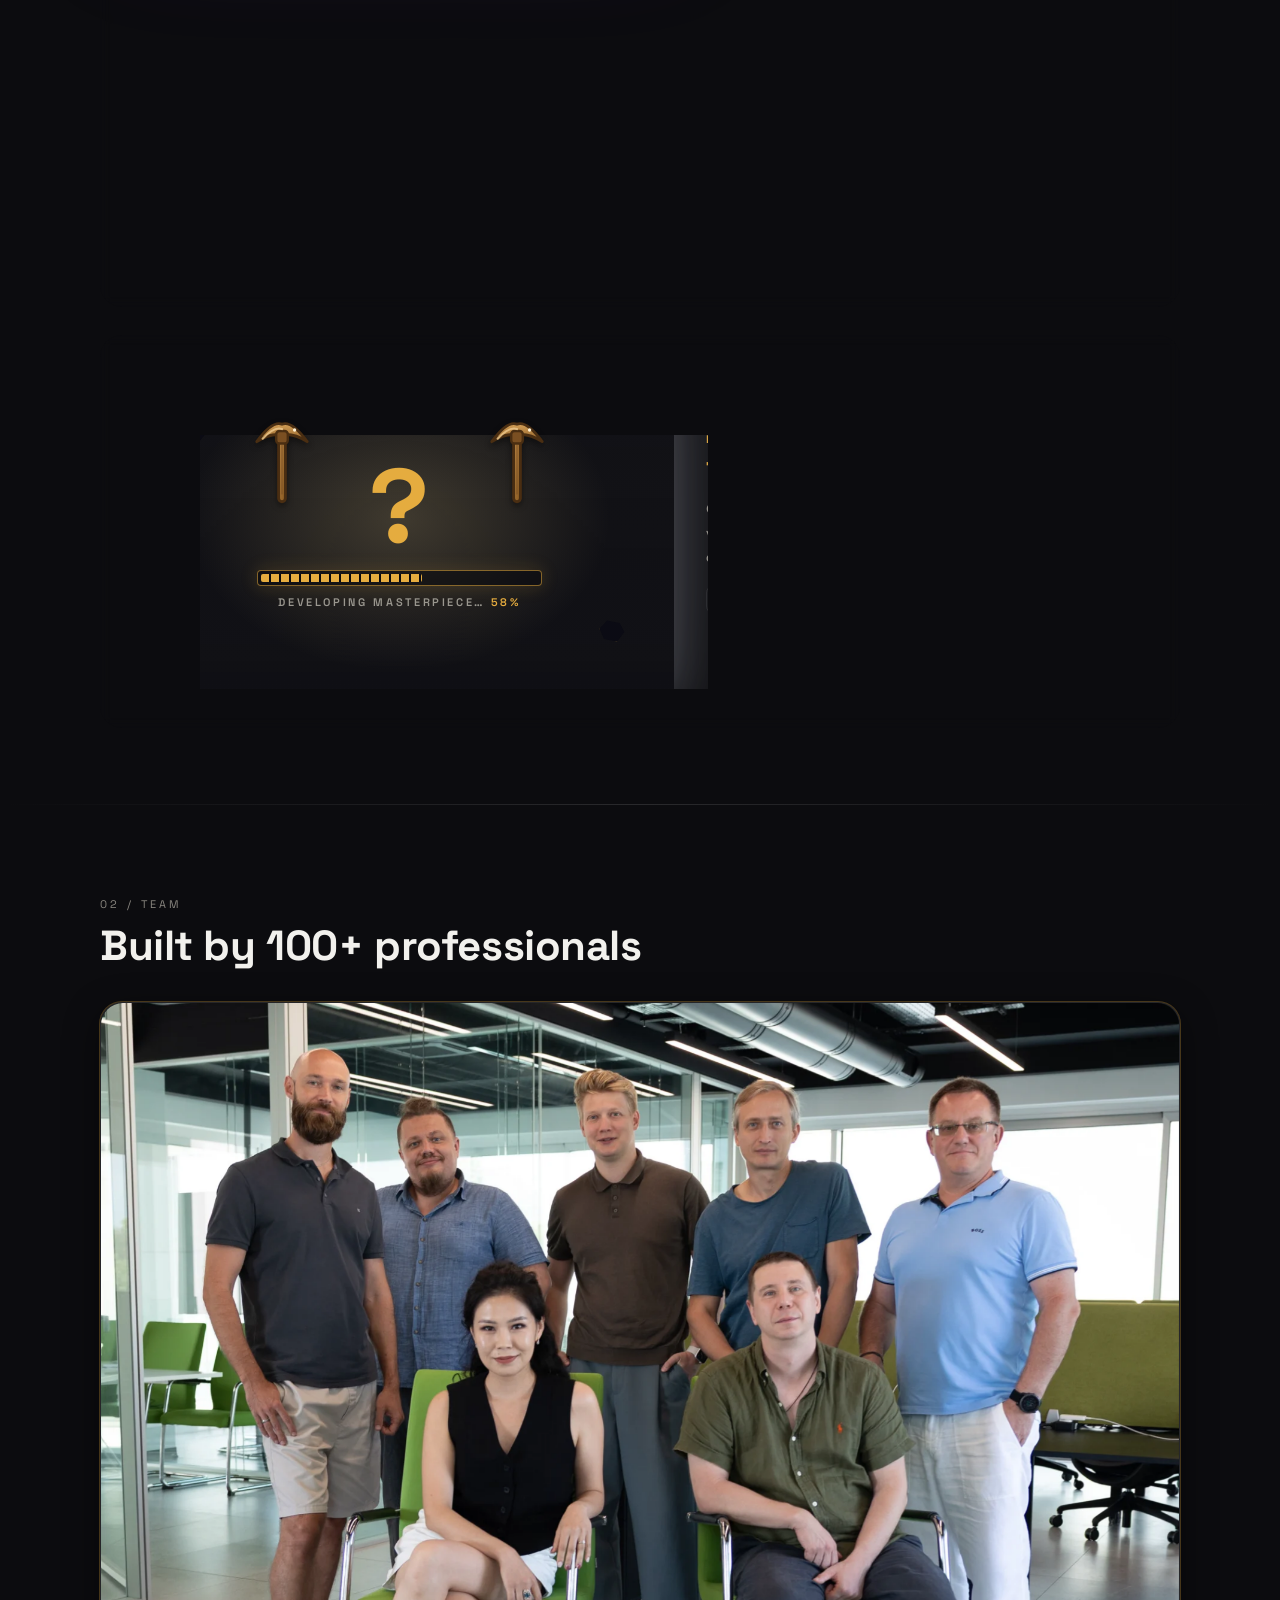
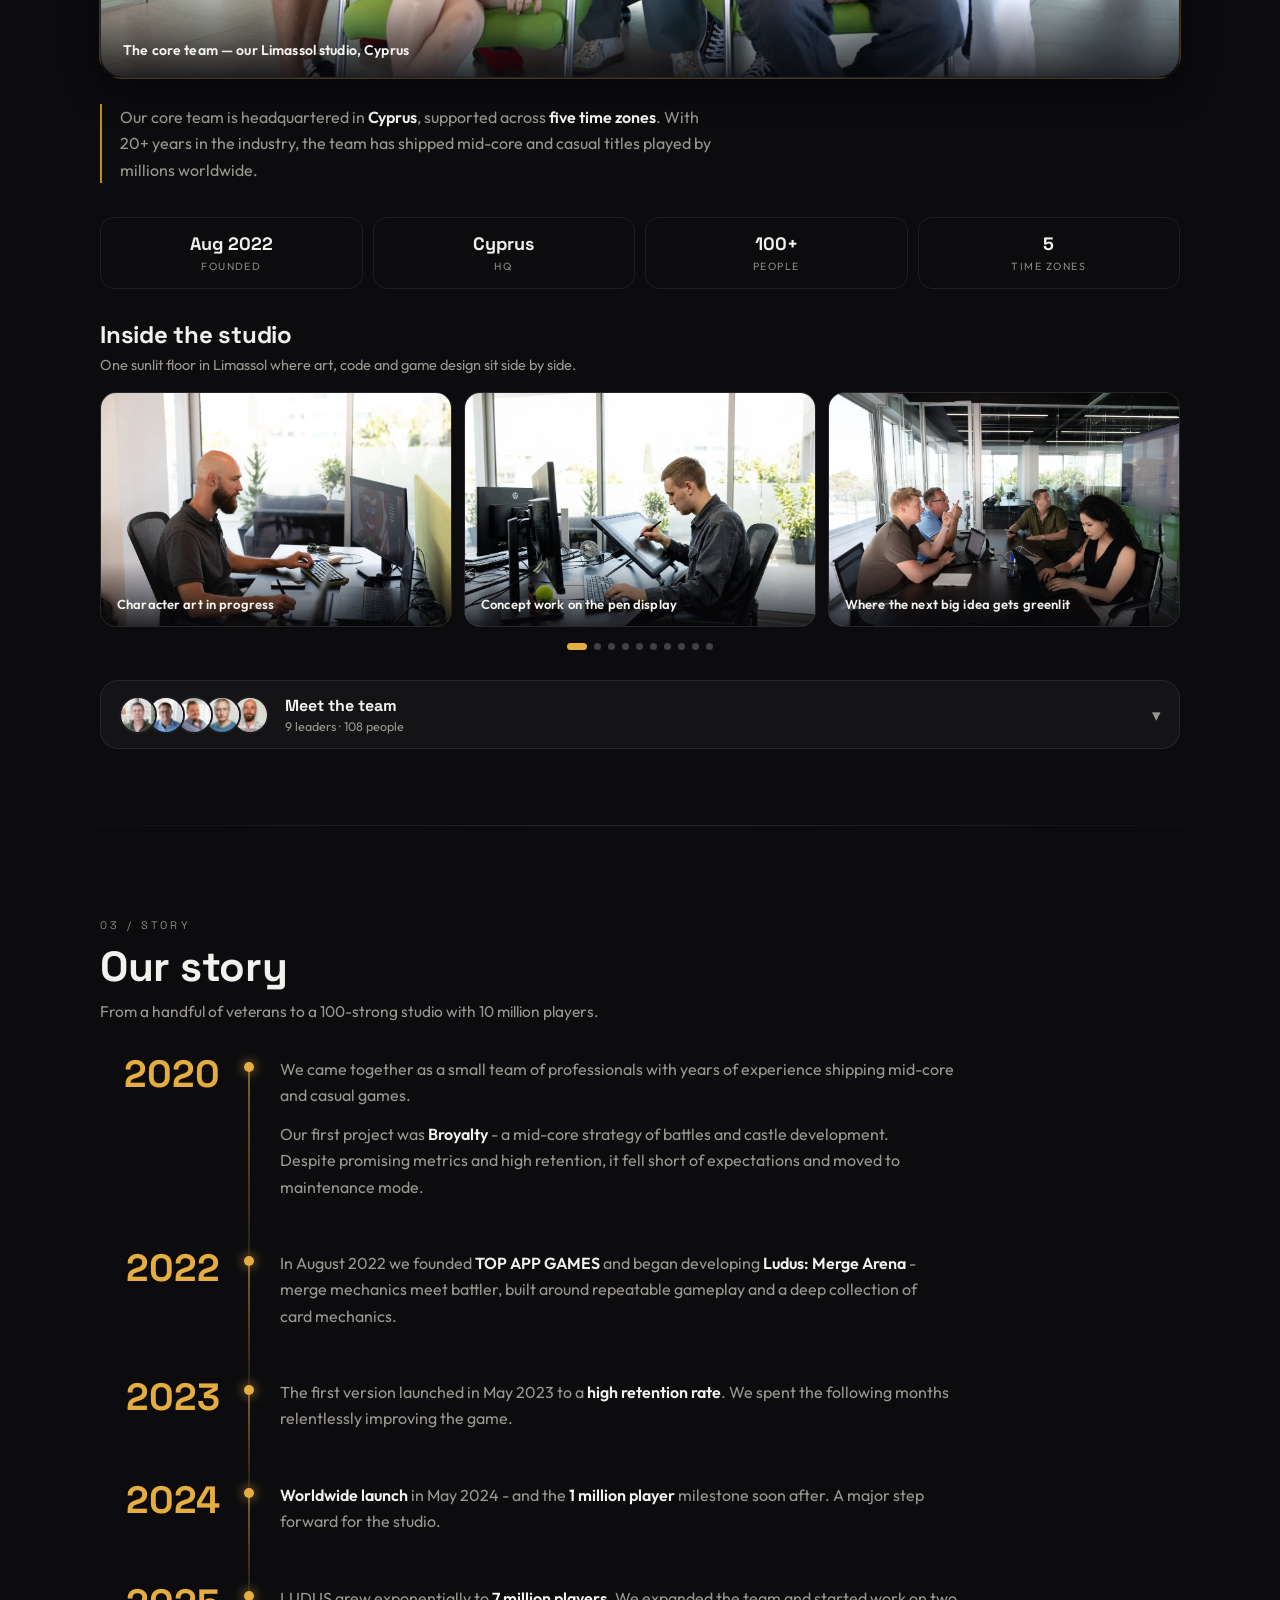
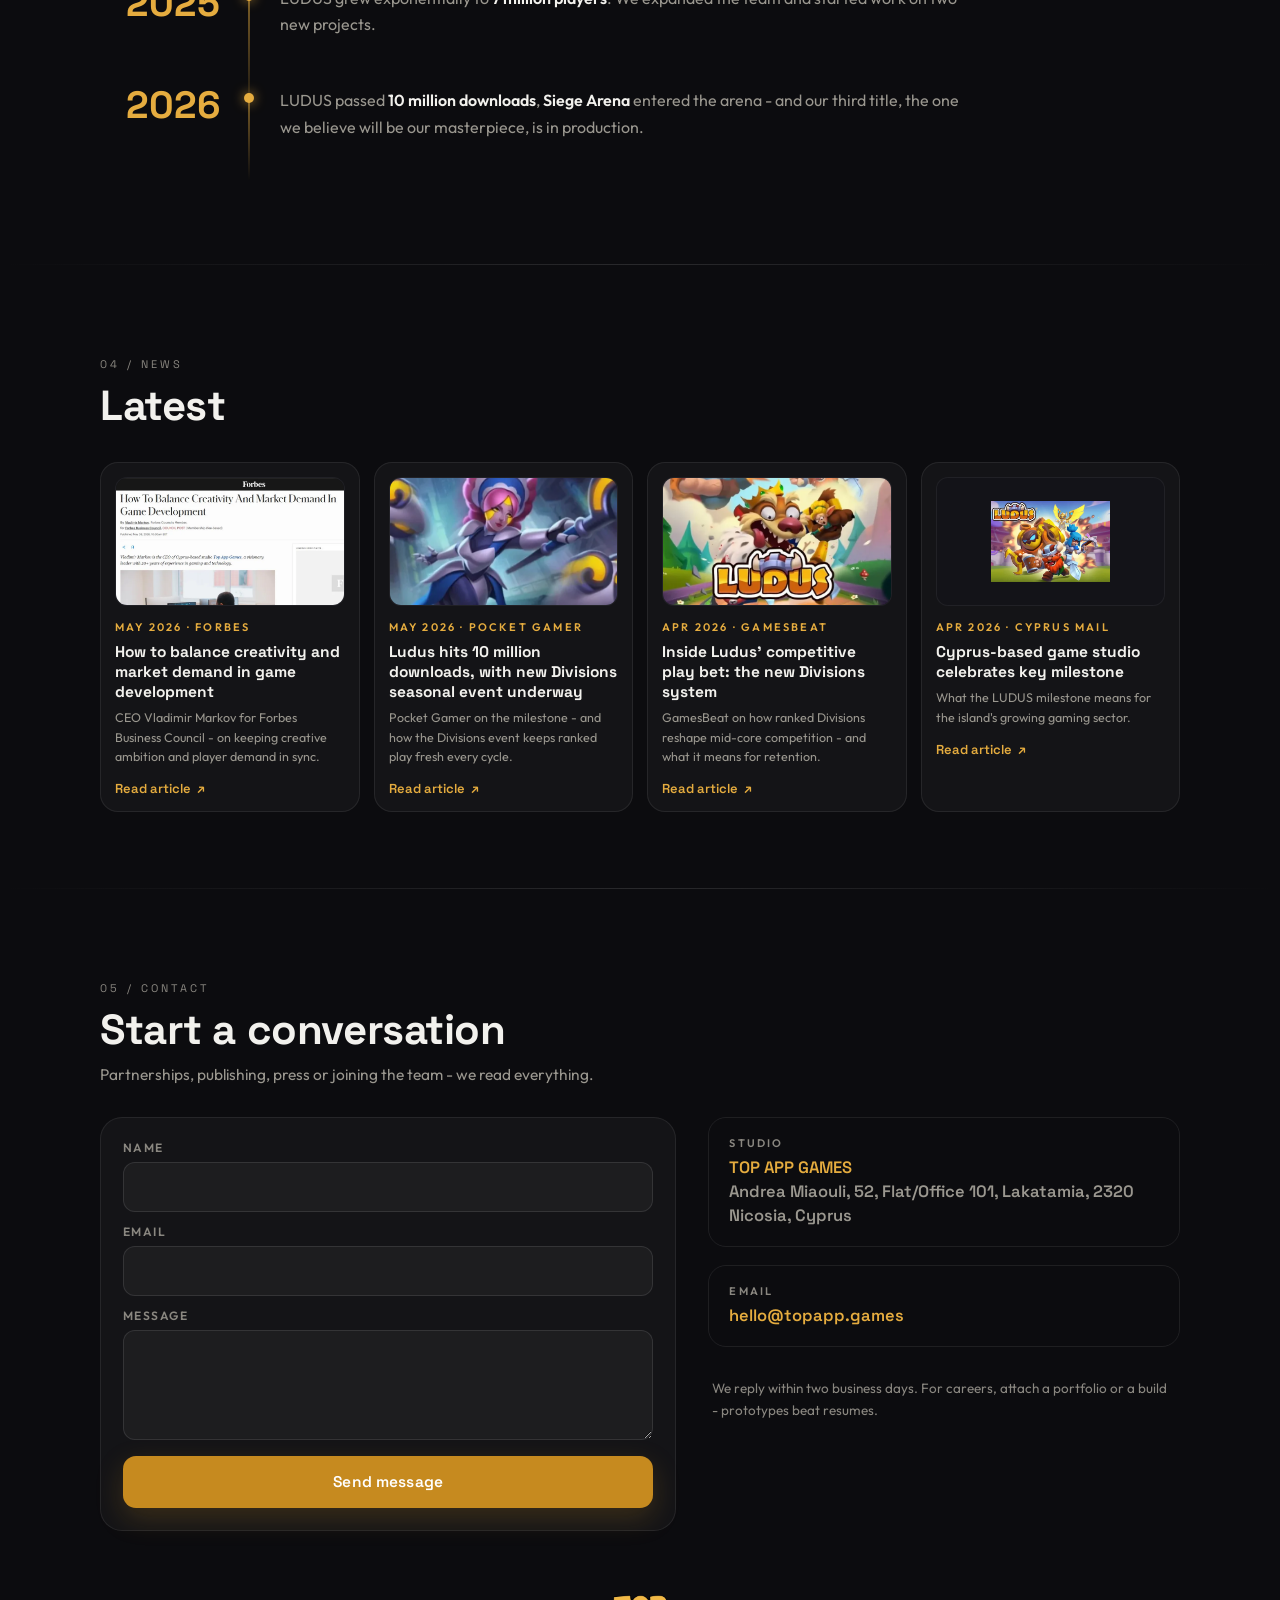
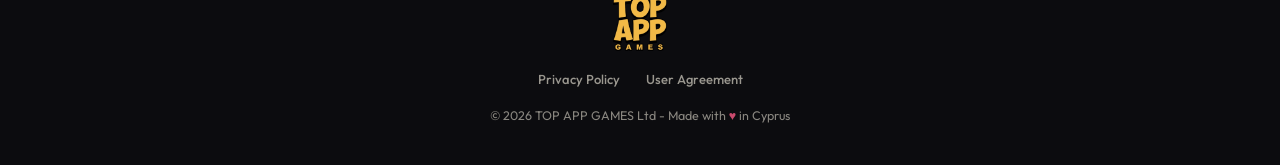
==== commit 4c8614ad: "Add files via upload" ====
--- a/index.html
+++ b/index.html
@@ -193,10 +193,6 @@
       <div class="sl-carousel" data-carousel>
         <div class="sl-track" data-track>
           <figure class="sl-card">
-            <img src="assets/studio-team-new.webp" alt="The full TOP APP GAMES team" loading="lazy" />
-            <figcaption>Part of the crew, part of the ship</figcaption>
-          </figure>
-          <figure class="sl-card">
             <img src="assets/studio-art.webp" alt="An artist shaping a LUDUS character on screen" loading="lazy" />
             <figcaption>Character art in progress</figcaption>
           </figure>
@@ -250,7 +246,6 @@
           <button class="sl-dot" type="button" aria-label="Go to photo 8"></button>
           <button class="sl-dot" type="button" aria-label="Go to photo 9"></button>
           <button class="sl-dot" type="button" aria-label="Go to photo 10"></button>
-          <button class="sl-dot" type="button" aria-label="Go to photo 11"></button>
         </div>
       </div>
     </div>
@@ -258,7 +253,7 @@
       <span class="tt-avs"><span class="tt-av" style="z-index:5"><img src="assets/team-markov.webp" alt="" loading="lazy" /></span><span class="tt-av" style="z-index:4"><img src="assets/team-nikolskiy.webp" alt="" loading="lazy" /></span><span class="tt-av" style="z-index:3"><img src="assets/team-shishkin.webp" alt="" loading="lazy" /></span><span class="tt-av" style="z-index:2"><img src="assets/team-altunin.webp" alt="" loading="lazy" /></span><span class="tt-av" style="z-index:1"><img src="assets/team-kuklyushkin.webp" alt="" loading="lazy" /></span></span>
       <span class="tt-text">
         <span class="tt-title">Meet the team</span>
-        <span class="tt-sub">8 leaders · 108 people</span>
+        <span class="tt-sub">9 leaders · 108 people</span>
       </span>
       <span class="tt-chev" aria-hidden="true">▾</span>
     </button>
@@ -293,48 +288,56 @@
         </div>
       </div>
       <div class="tm rv" style="--d:18s">
+        <img class="tm-photo" src="assets/team-gamedesign.webp" alt="Game Design Director" loading="lazy" />
+        <div>
+          <div class="tm-name">Alexey Dergachev</div>
+          <div class="tm-role">Executive Director</div>
+          <p class="tm-bio">I've spent 12+ years leveling up through the game design path. I'm passionate about R&D processes, game mechanics, and systems.</p>
+        </div>
+      </div>
+      <div class="tm rv" style="--d:00s">
+        <img class="tm-photo" src="assets/team-altunin.webp" alt="Kirill Altunin" loading="lazy" />
+        <div>
+          <div class="tm-name">Kirill Altunin</div>
+          <div class="tm-role">Tech Director</div>
+          <p class="tm-bio">19 years of application development. 8 published games. Deep passion for game tech.</p>
+          <a class="tm-li" href="https://www.linkedin.com/in/kirill-altunin/" target="_blank" rel="noopener">LinkedIn <i>↗</i></a>
+        </div>
+      </div>
+      <div class="tm rv" style="--d:06s">
+        <img class="tm-photo" src="assets/team-kuklyushkin.webp" alt="Denis Kuklyushkin" loading="lazy" />
+        <div>
+          <div class="tm-name">Denis Kuklyushkin</div>
+          <div class="tm-role">Art Director</div>
+          <p class="tm-bio">15+ years in gamedev. Broyalty, Ludus and more.</p>
+          <a class="tm-li" href="https://www.linkedin.com/in/denis-kuklyushkin-52456a4" target="_blank" rel="noopener">LinkedIn <i>↗</i></a>
+        </div>
+      </div>
+      <div class="tm rv" style="--d:12s">
+        <img class="tm-photo" src="assets/team-kharlamov.webp" alt="Nikita Kharlamov" loading="lazy" />
+        <div>
+          <div class="tm-name">Nikita Kharlamov</div>
+          <div class="tm-role">Marketing Director</div>
+          <p class="tm-bio">10 years of positive ROAS and counting...</p>
+          <a class="tm-li" href="https://www.linkedin.com/in/nikita-kharlamov-aa6570141/" target="_blank" rel="noopener">LinkedIn <i>↗</i></a>
+        </div>
+      </div>
+      <div class="tm rv" style="--d:18s">
+        <img class="tm-photo" src="assets/team-notyag.webp" alt="George Notyag" loading="lazy" />
+        <div>
+          <div class="tm-name">George Notyag</div>
+          <div class="tm-role">Lead 3D Department</div>
+          <p class="tm-bio">15 years in game development, 14 leading 3D teams. Mobile specialist.</p>
+          <a class="tm-li" href="https://www.linkedin.com/in/george-notyag-52555149/" target="_blank" rel="noopener">LinkedIn <i>↗</i></a>
+        </div>
+      </div>
+      <div class="tm rv" style="--d:.16s">
         <img class="tm-photo" src="assets/team-korkina.webp" alt="Diana Korkina" loading="lazy" />
         <div>
           <div class="tm-name">Diana Korkina</div>
           <div class="tm-role">Chief Business Development Officer</div>
           <p class="tm-bio">Drives partnerships, publishing and growth deals - connecting our games with platforms, partners and new markets.</p>
           <a class="tm-li" href="https://www.linkedin.com/in/diana-korkina-892267133/" target="_blank" rel="noopener">LinkedIn <i>↗</i></a>
-        </div>
-      </div>
-      <div class="tm rv" style="--d:00s">
-        <img class="tm-photo" src="assets/team-altunin.webp" alt="Kirill Altunin" loading="lazy" />
-        <div>
-          <div class="tm-name">Kirill Altunin</div>
-          <div class="tm-role">Tech Director</div>
-          <p class="tm-bio">19 years of application development. 8 published games. Deep passion for game tech.</p>
-          <a class="tm-li" href="https://www.linkedin.com/in/kirill-altunin/" target="_blank" rel="noopener">LinkedIn <i>↗</i></a>
-        </div>
-      </div>
-      <div class="tm rv" style="--d:06s">
-        <img class="tm-photo" src="assets/team-kuklyushkin.webp" alt="Denis Kuklyushkin" loading="lazy" />
-        <div>
-          <div class="tm-name">Denis Kuklyushkin</div>
-          <div class="tm-role">Art Director</div>
-          <p class="tm-bio">15+ years in gamedev. Broyalty, Ludus and more.</p>
-          <a class="tm-li" href="https://www.linkedin.com/in/denis-kuklyushkin-52456a4" target="_blank" rel="noopener">LinkedIn <i>↗</i></a>
-        </div>
-      </div>
-      <div class="tm rv" style="--d:12s">
-        <img class="tm-photo" src="assets/team-kharlamov.webp" alt="Nikita Kharlamov" loading="lazy" />
-        <div>
-          <div class="tm-name">Nikita Kharlamov</div>
-          <div class="tm-role">Marketing Director</div>
-          <p class="tm-bio">10 years of positive ROAS and counting...</p>
-          <a class="tm-li" href="https://www.linkedin.com/in/nikita-kharlamov-aa6570141/" target="_blank" rel="noopener">LinkedIn <i>↗</i></a>
-        </div>
-      </div>
-      <div class="tm rv" style="--d:18s">
-        <img class="tm-photo" src="assets/team-notyag.webp" alt="George Notyag" loading="lazy" />
-        <div>
-          <div class="tm-name">George Notyag</div>
-          <div class="tm-role">Lead 3D Department</div>
-          <p class="tm-bio">15 years in game development, 14 leading 3D teams. Mobile specialist.</p>
-          <a class="tm-li" href="https://www.linkedin.com/in/george-notyag-52555149/" target="_blank" rel="noopener">LinkedIn <i>↗</i></a>
         </div>
       </div>
         </div>
--- a/site/site.css
+++ b/site/site.css
@@ -373,7 +373,7 @@
 .tm-li:hover { color: var(--accent-text); }
 .tm-li i { font-style: normal; }
 @media (min-width: 720px) { .team-grid { grid-template-columns: repeat(3, 1fr); gap: 16px; } }
-@media (min-width: 1024px) { .team-grid { grid-template-columns: repeat(4, 1fr); } }
+@media (min-width: 1024px) { .team-grid { grid-template-columns: repeat(5, 1fr); } }
 
 /* ---------- news ---------- */
 .news-grid { display: grid; gap: 14px; }
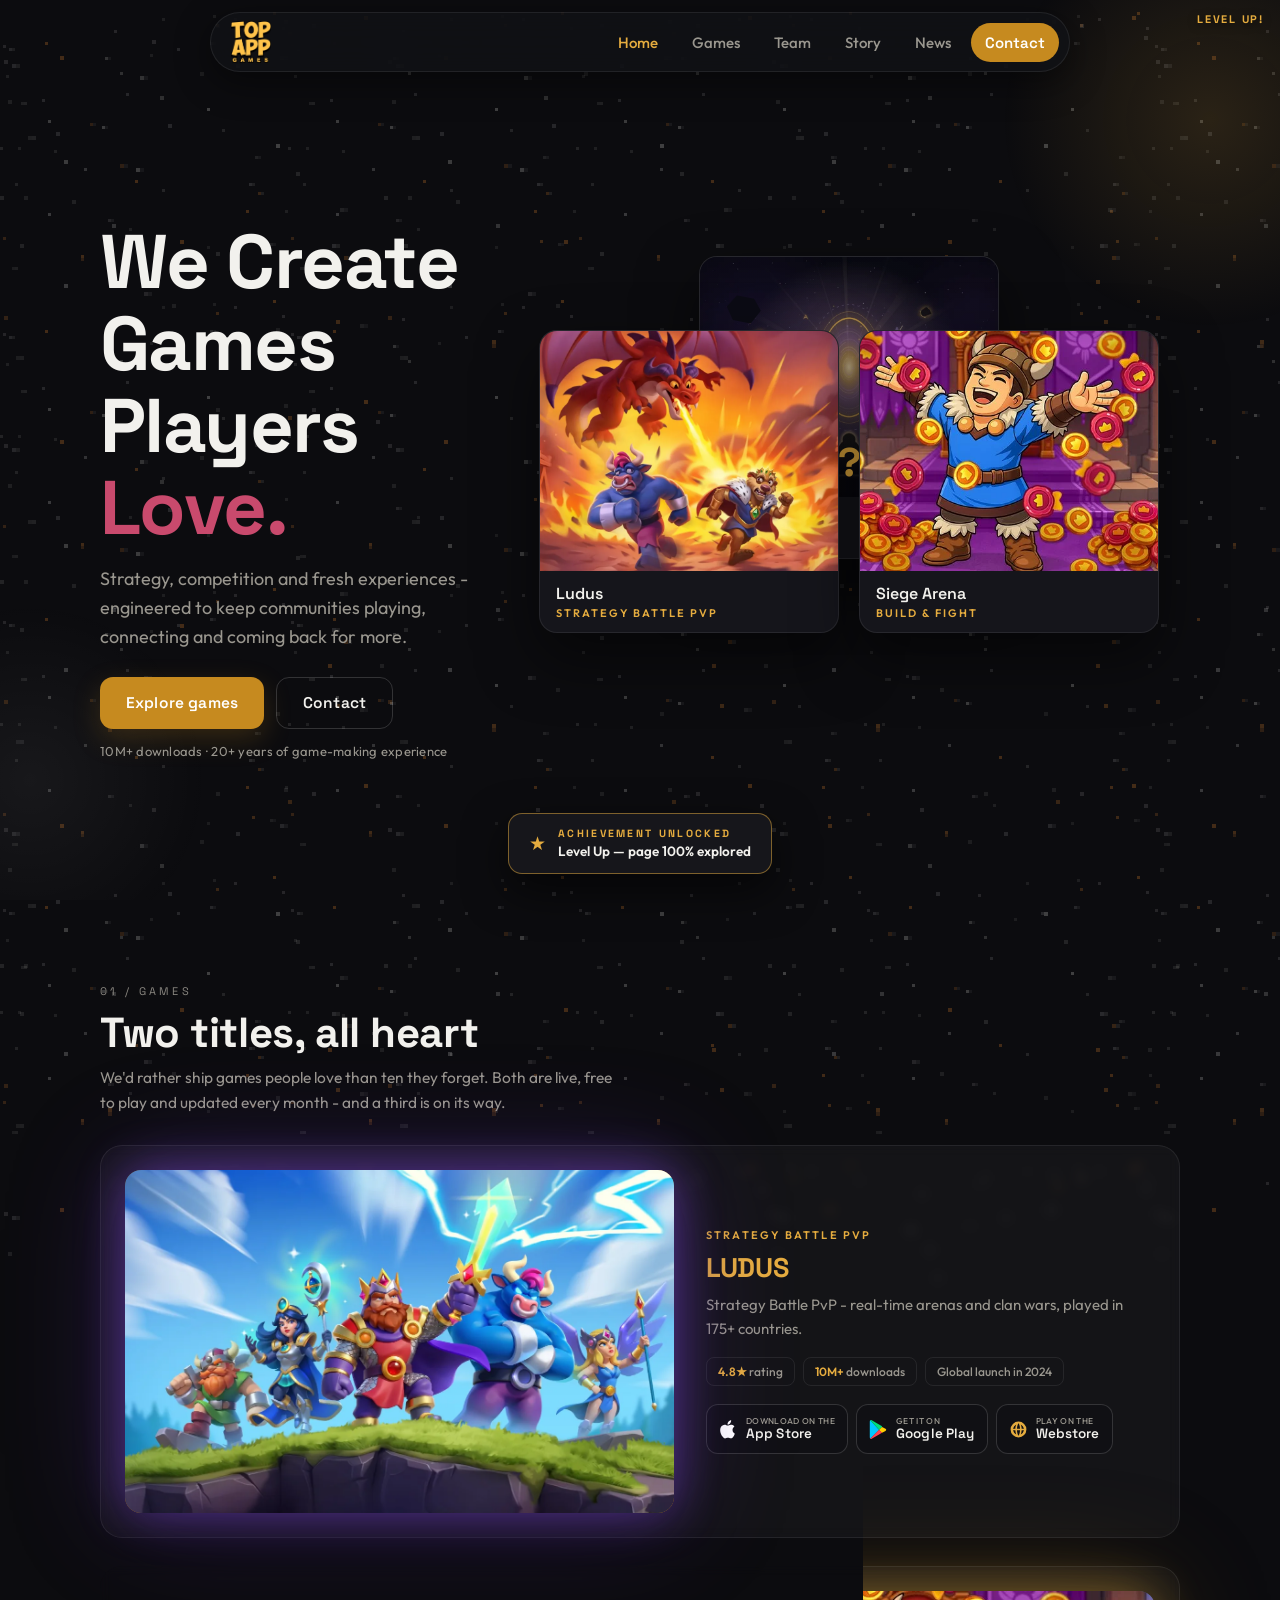
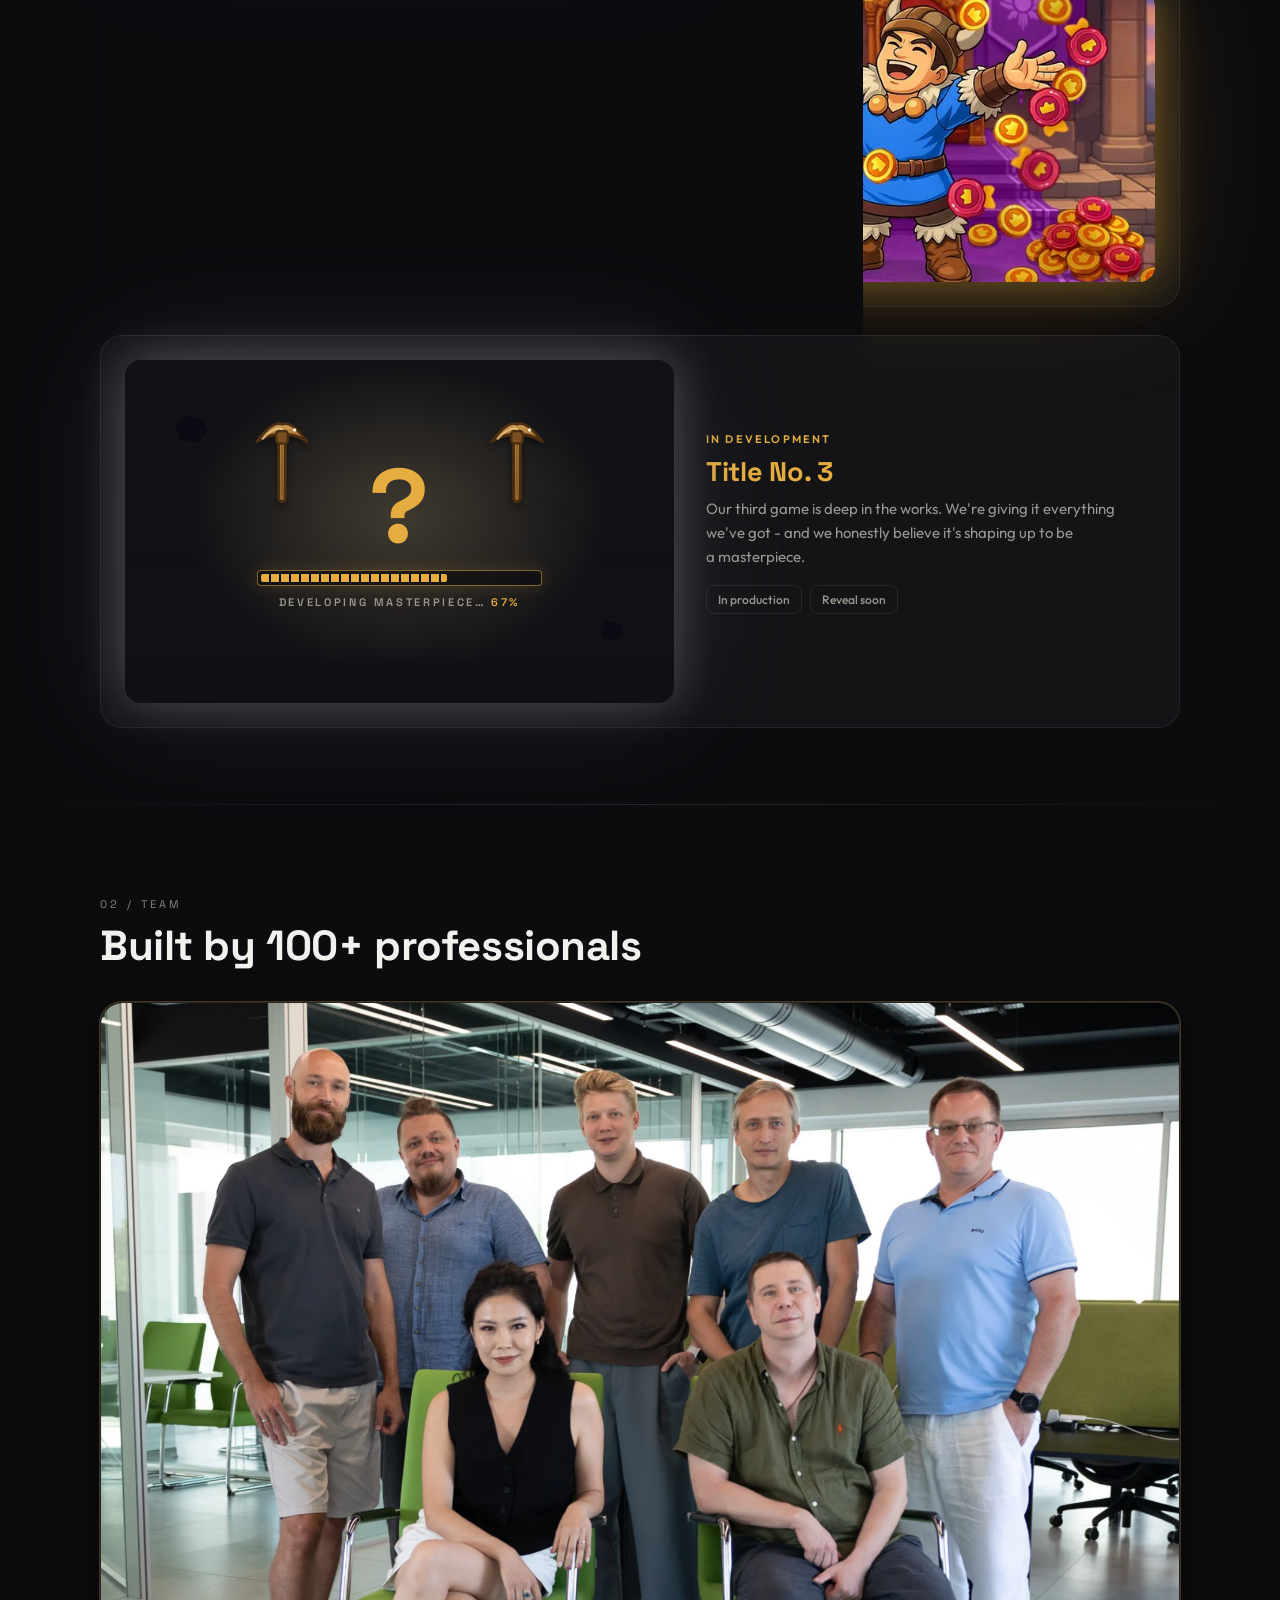
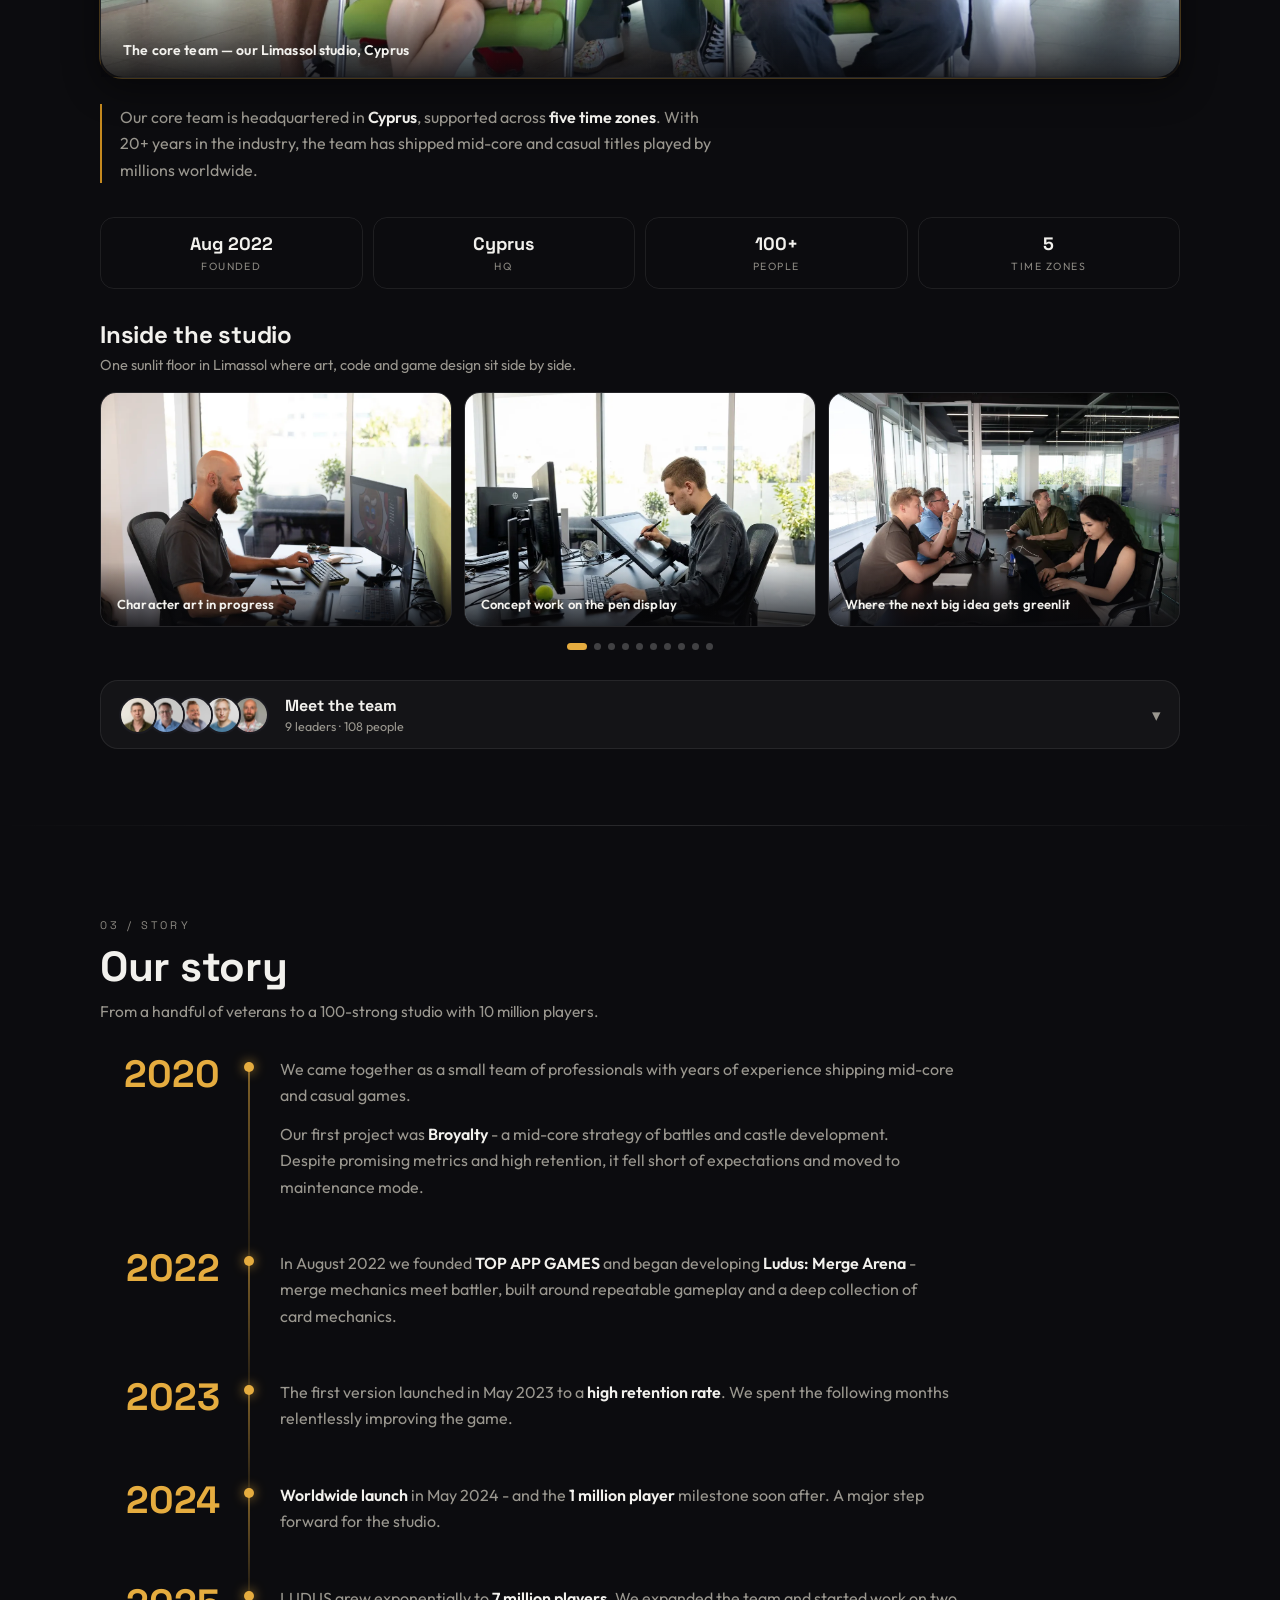
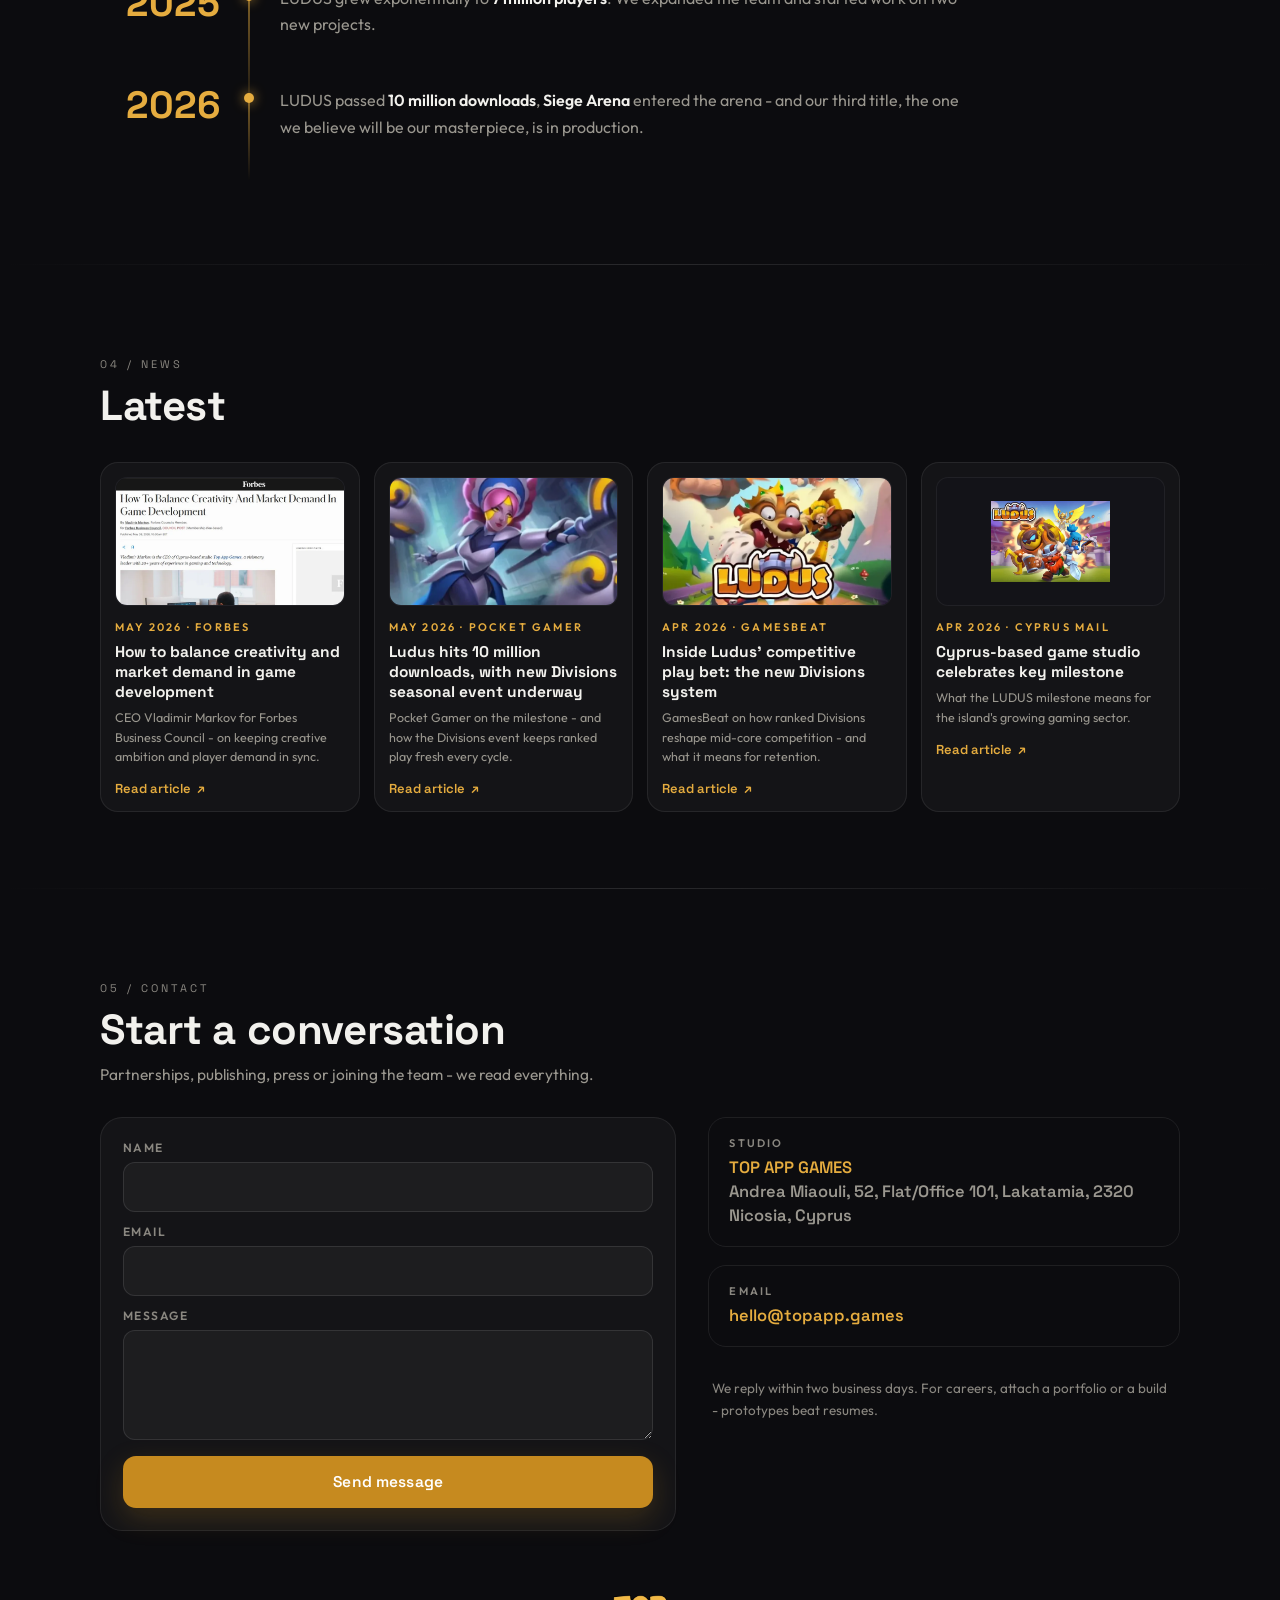
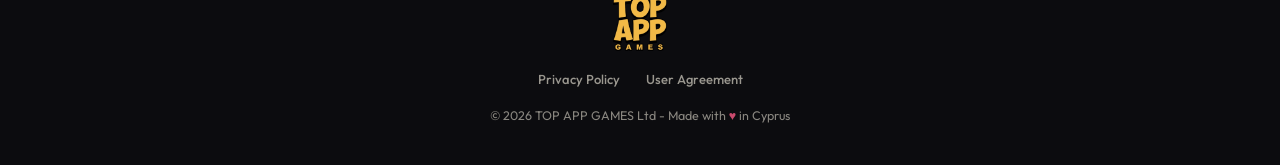
==== commit 132da07d: "Add files via upload" ====
--- a/index.html
+++ b/index.html
@@ -22,7 +22,7 @@
 
 <!-- nav -->
 <nav class="nav" aria-label="Main">
-  <a class="nav-logo" href="#ludus"><img src="assets/logo.webp" alt="TOP APP GAMES" /></a>
+  <a class="nav-logo" href="#ludus" aria-label="TOP APP GAMES"><img class="nav-logo-img" src="assets/logo.webp" alt="TOP APP GAMES" /><span class="nav-logo-wm wordmark"><span>TOP APP </span><span class="wm-g">GAMES</span></span></a>
   <div class="nav-links">
     <a href="#ludus" data-navlink="1" class="active">Home</a>
     <a href="#games" data-navlink="1">Games</a>
--- a/site/site.css
+++ b/site/site.css
@@ -968,3 +968,25 @@
   .team-hero.in { animation: none; }
   .team-hero.in .th-frame::after { animation: none; }
 }
+
+/* ---------- ObelixPro wordmark logo ---------- */
+@font-face {
+  font-family: 'ObelixPro';
+  src: url('../assets/obelixpro.ttf') format('truetype');
+  font-weight: 400; font-style: normal; font-display: swap;
+}
+.wordmark {
+  font-family: 'ObelixPro', 'Space Grotesk', sans-serif;
+  color: var(--ink); line-height: 1; white-space: nowrap;
+  display: inline-flex; align-items: baseline; letter-spacing: .005em;
+}
+.wordmark .wm-g { color: var(--accent-text); }
+.nav-logo-wm.wordmark { font-size: 19px; transition: font-size .3s ease; }
+.nav.scrolled .nav-logo-wm.wordmark { font-size: 17px; }
+/* mobile: show wordmark, hide image */
+.nav-logo-img { display: none; }
+.nav-logo-wm { display: inline-flex; }
+@media (min-width: 880px) {
+  .nav-logo-img { display: block; }
+  .nav-logo-wm { display: none; }
+}
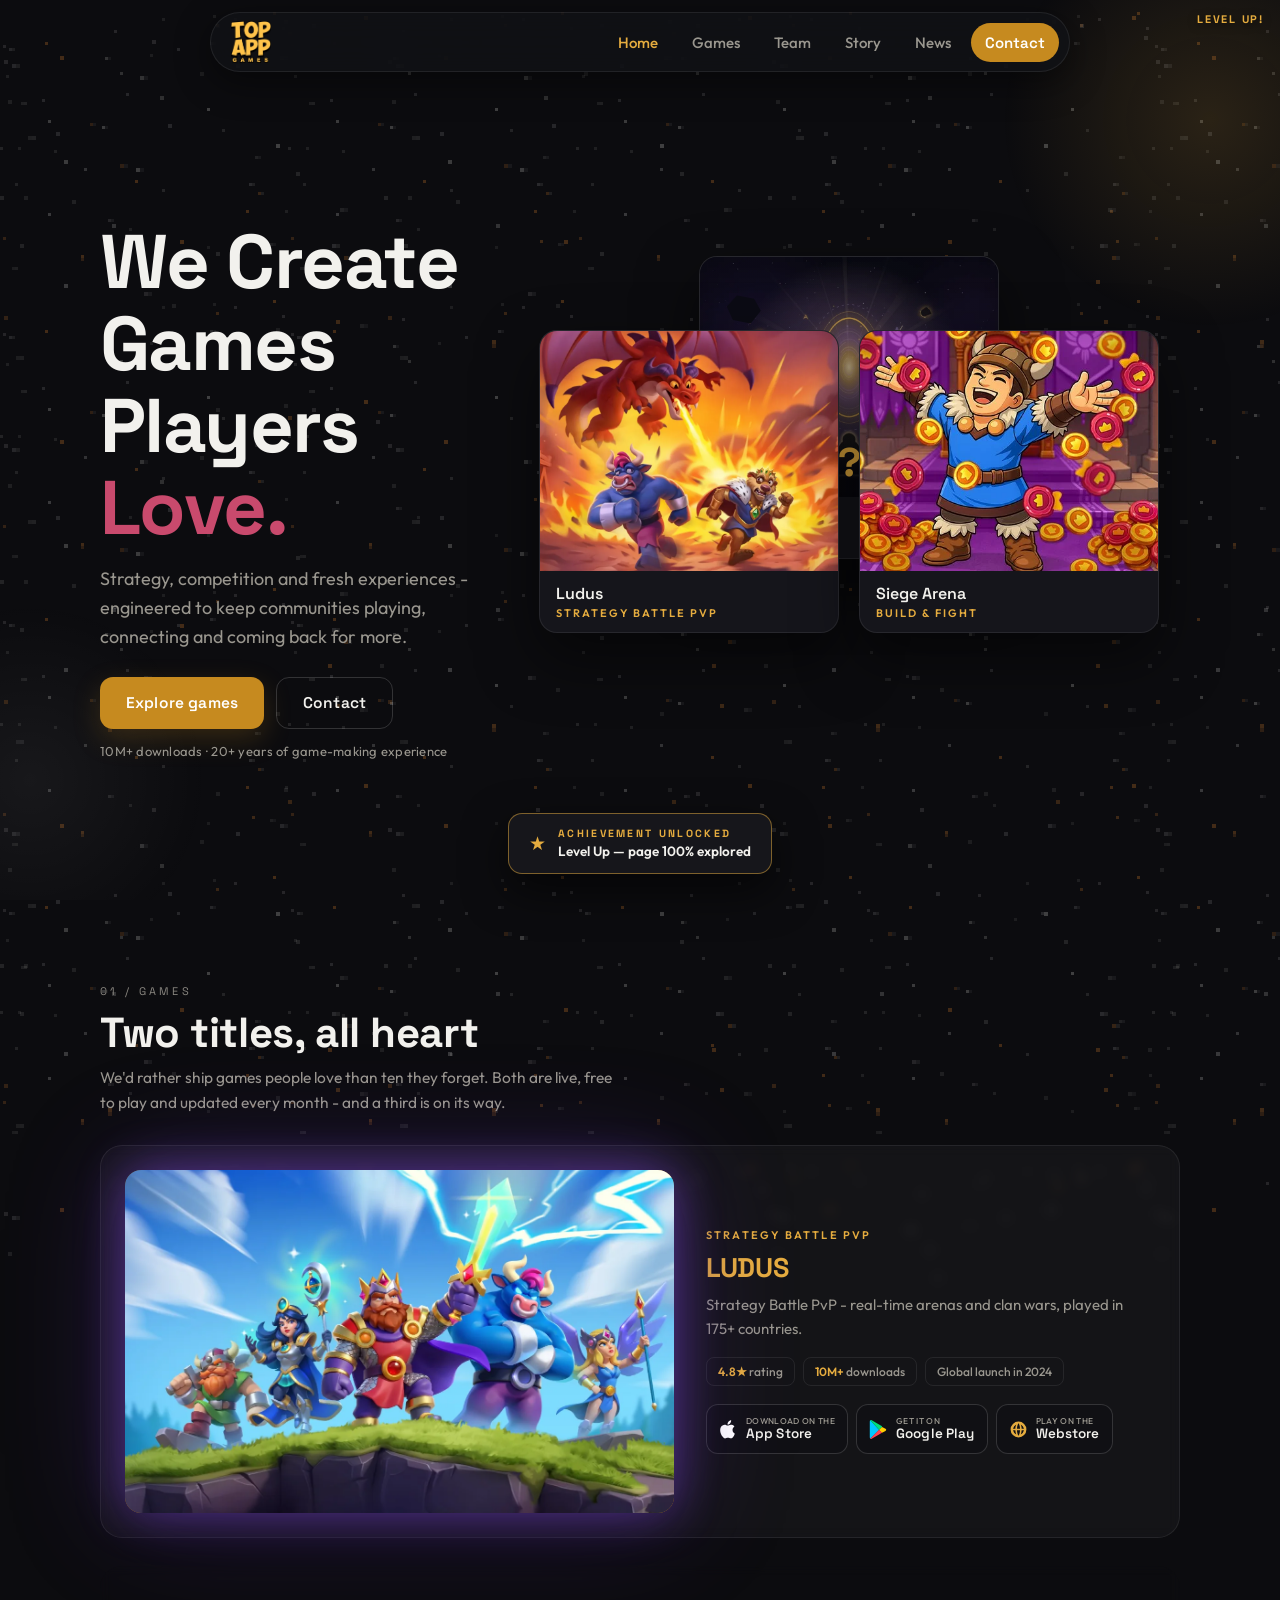
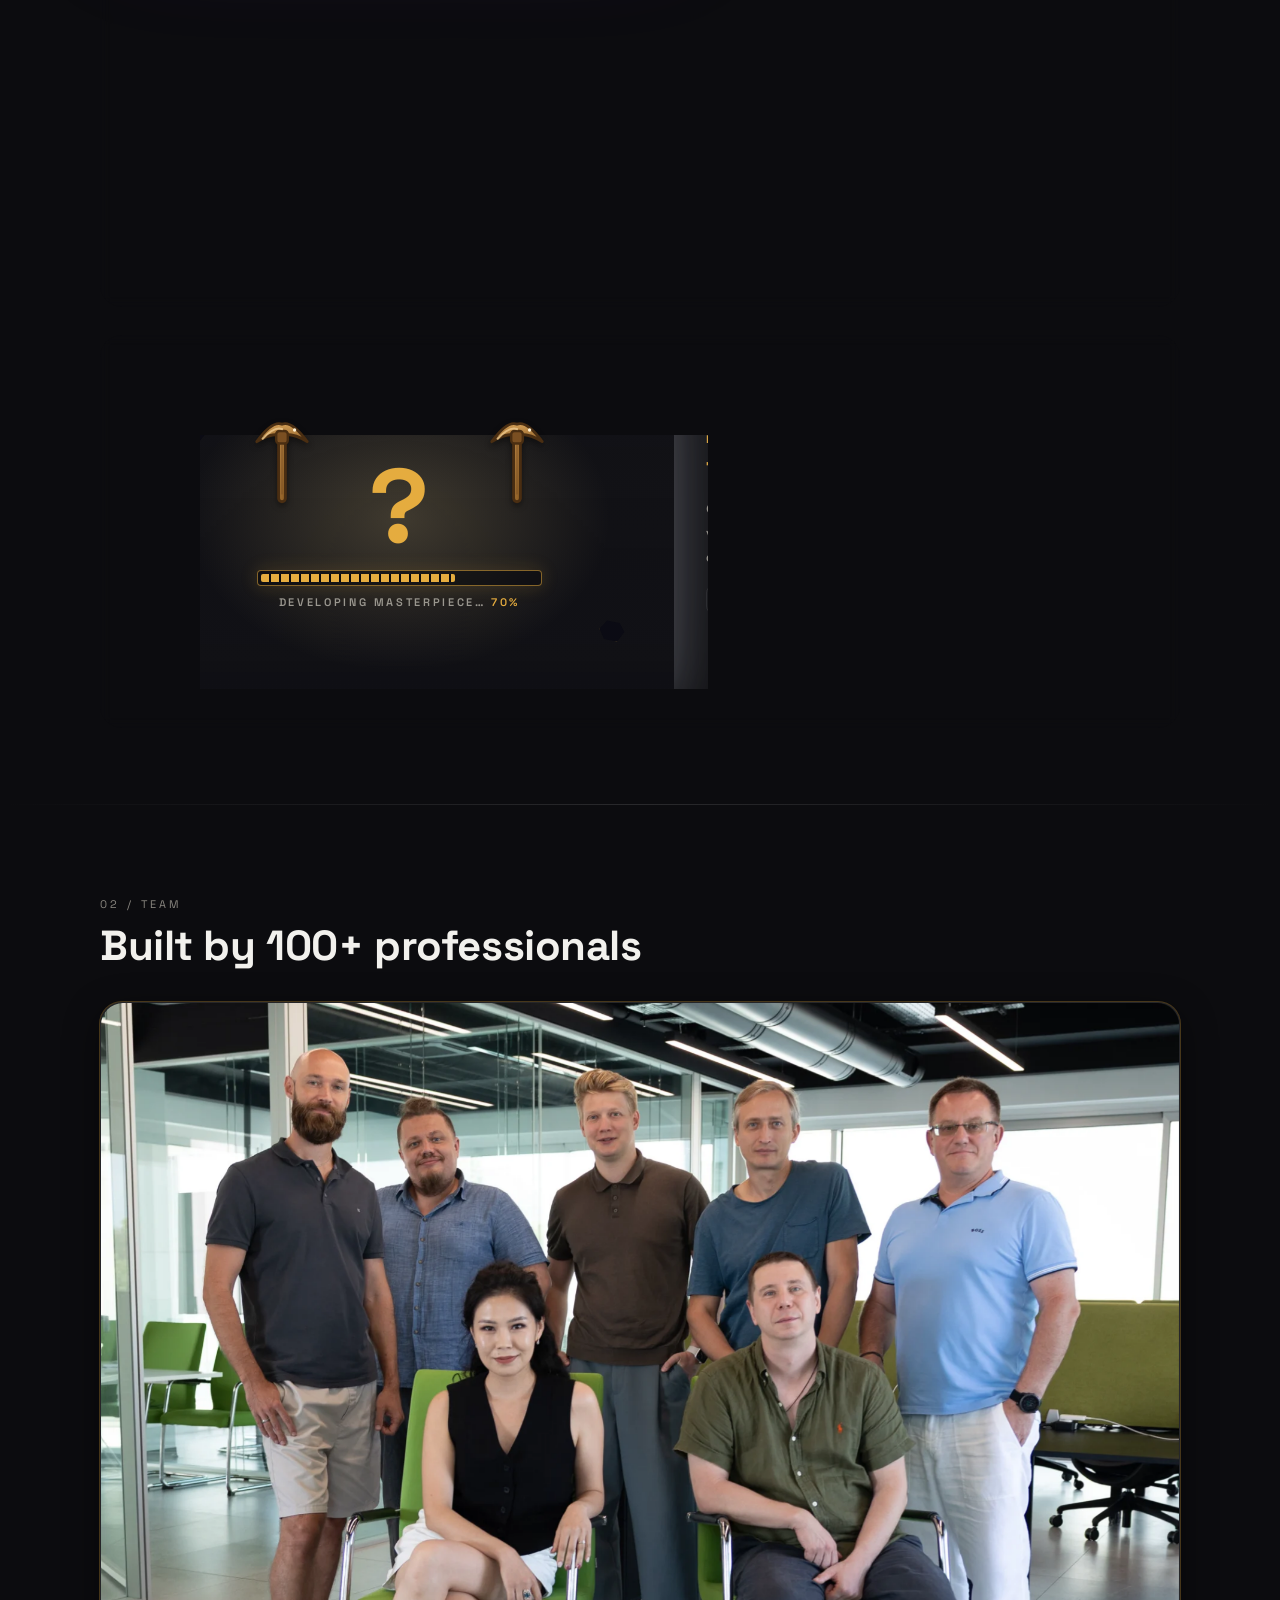
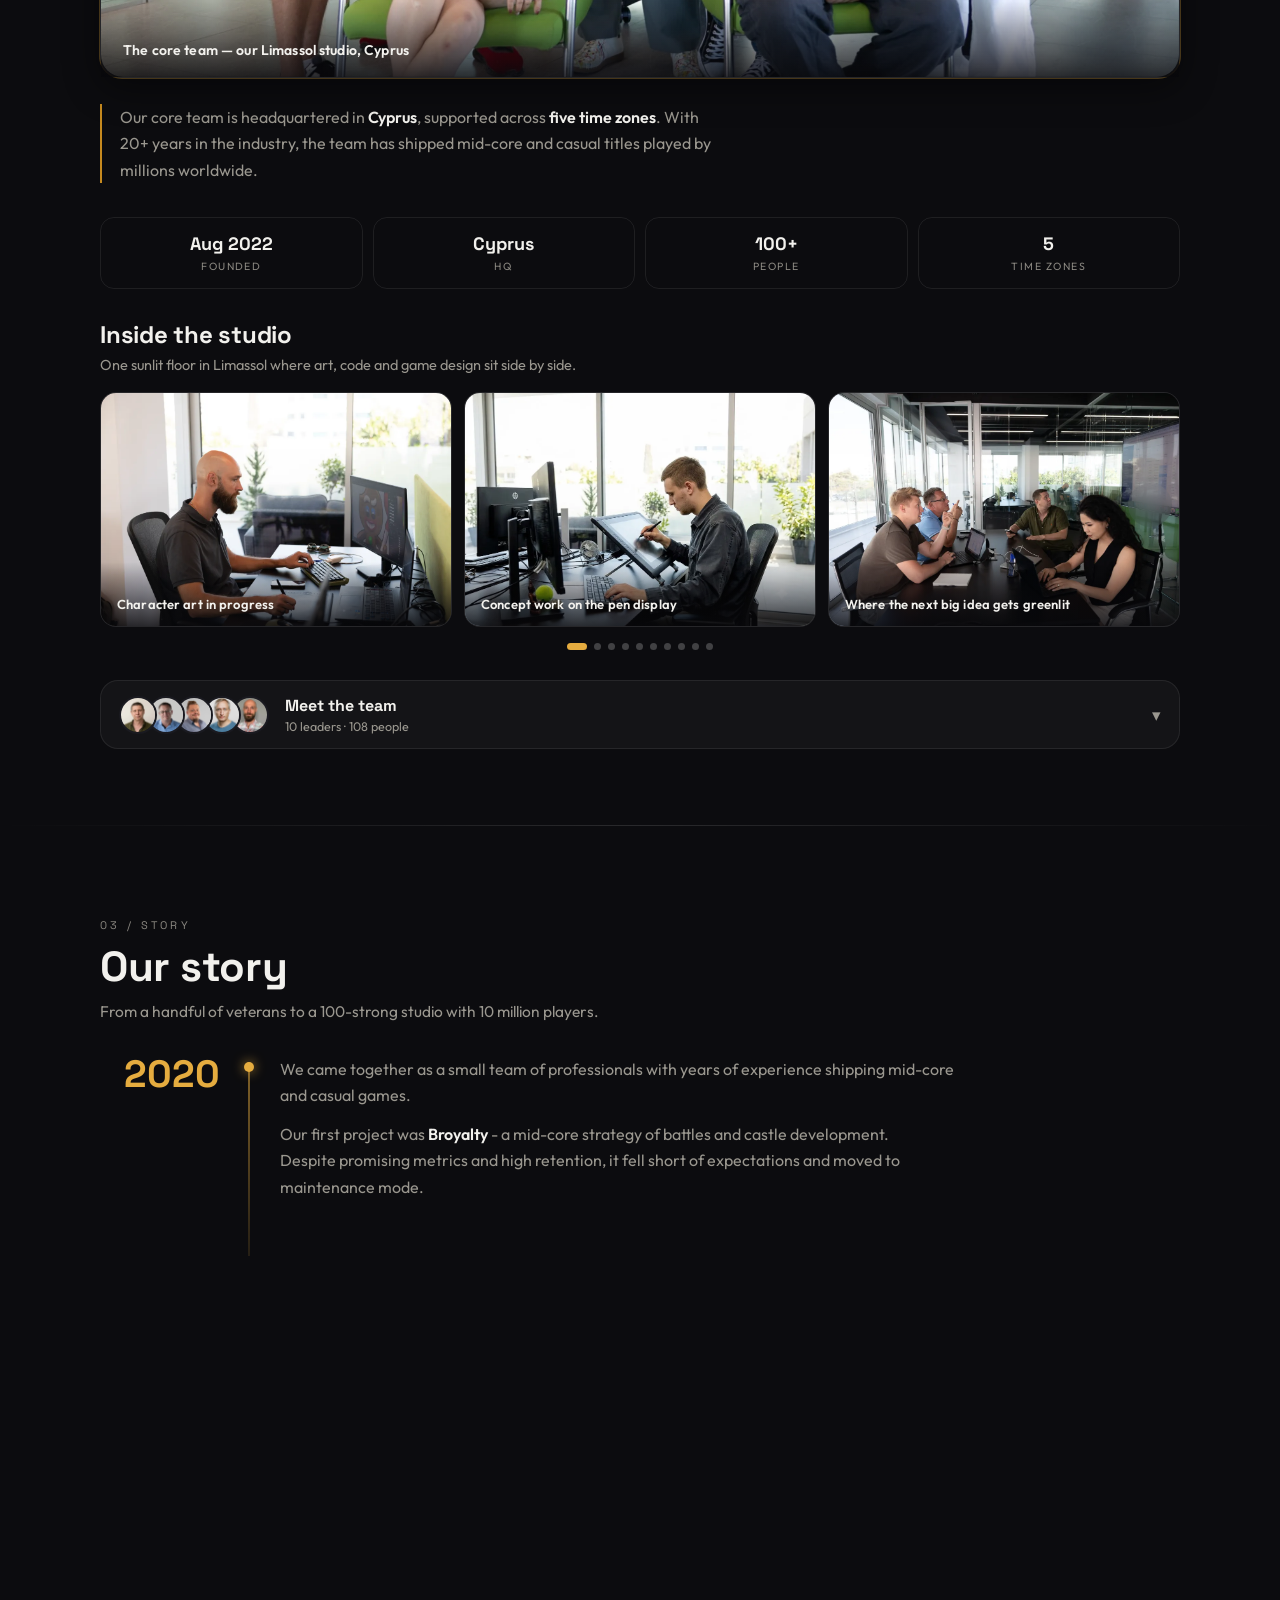
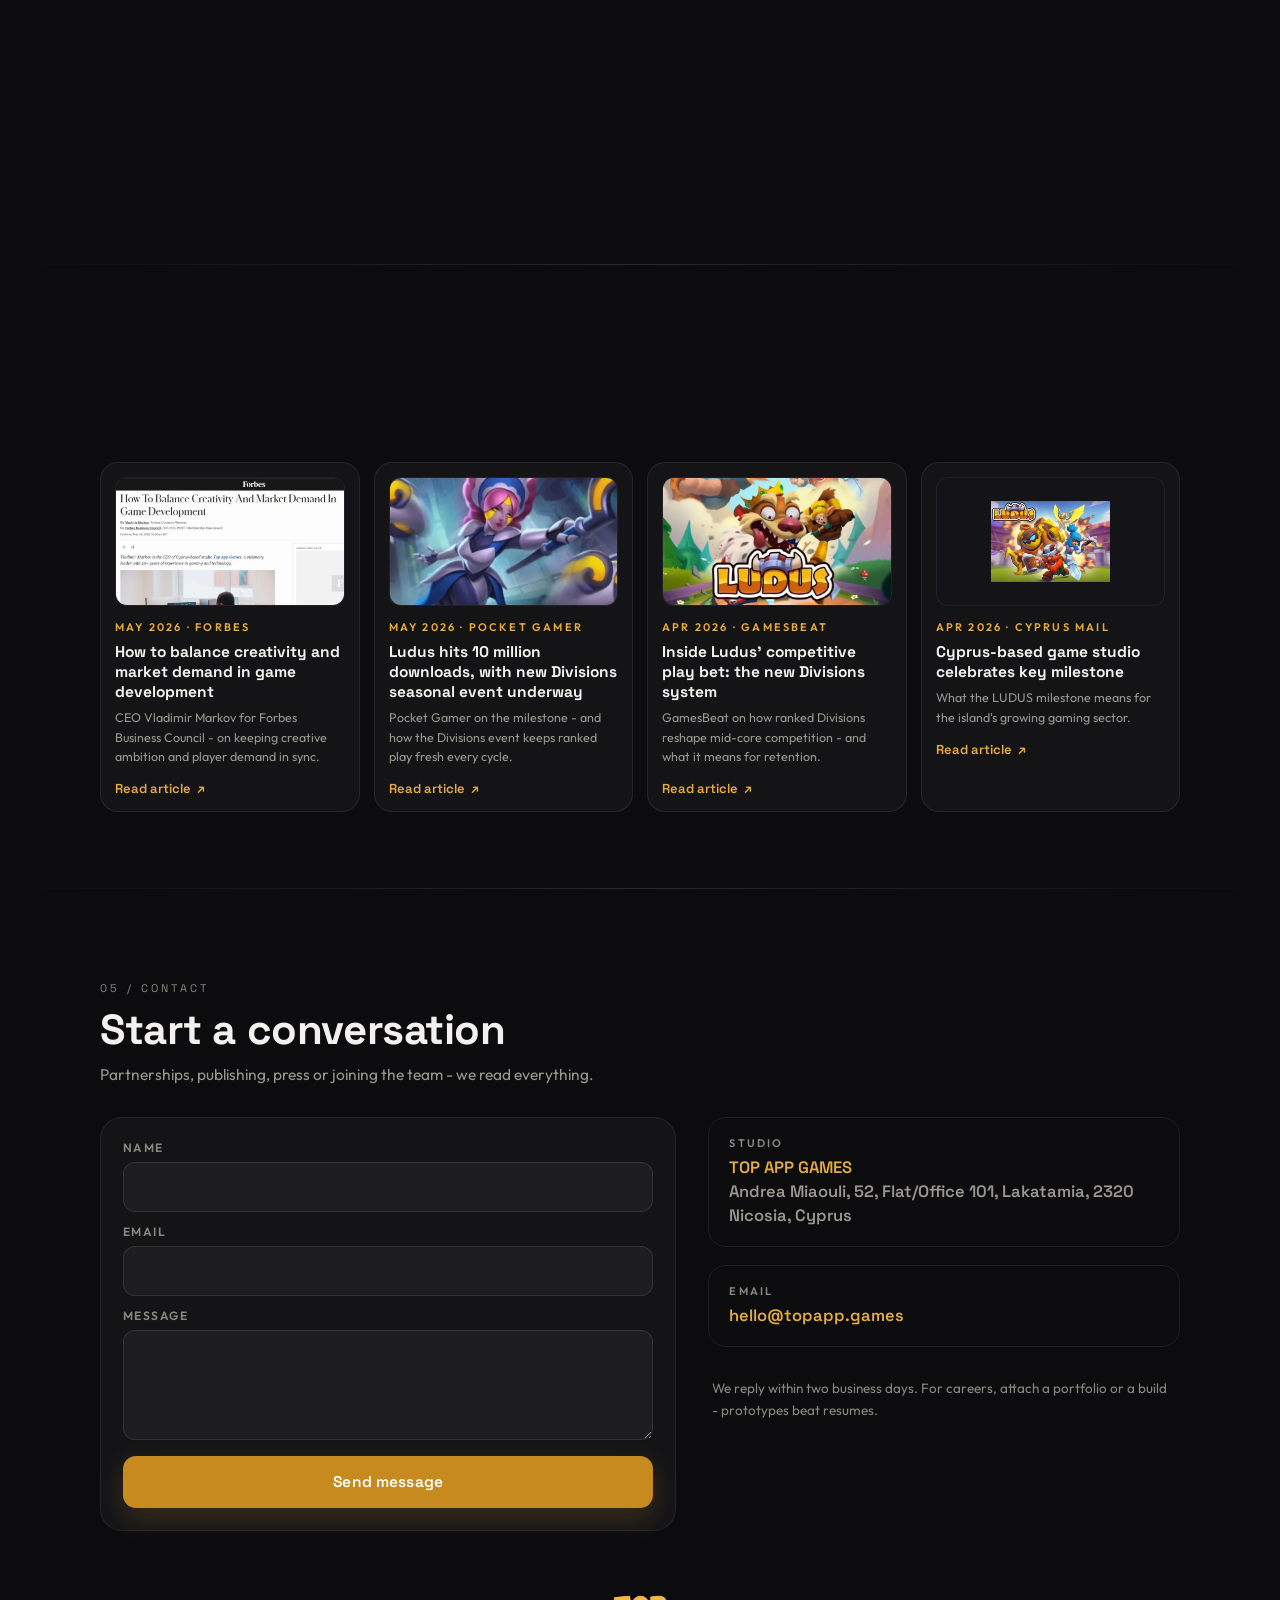
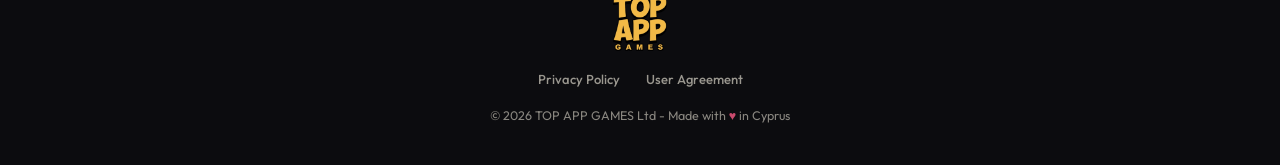
==== commit c0ac5ff4: "Add files via upload" ====
--- a/index.html
+++ b/index.html
@@ -253,7 +253,7 @@
       <span class="tt-avs"><span class="tt-av" style="z-index:5"><img src="assets/team-markov.webp" alt="" loading="lazy" /></span><span class="tt-av" style="z-index:4"><img src="assets/team-nikolskiy.webp" alt="" loading="lazy" /></span><span class="tt-av" style="z-index:3"><img src="assets/team-shishkin.webp" alt="" loading="lazy" /></span><span class="tt-av" style="z-index:2"><img src="assets/team-altunin.webp" alt="" loading="lazy" /></span><span class="tt-av" style="z-index:1"><img src="assets/team-kuklyushkin.webp" alt="" loading="lazy" /></span></span>
       <span class="tt-text">
         <span class="tt-title">Meet the team</span>
-        <span class="tt-sub">9 leaders · 108 people</span>
+        <span class="tt-sub">10 leaders · 108 people</span>
       </span>
       <span class="tt-chev" aria-hidden="true">▾</span>
     </button>
@@ -279,6 +279,14 @@
         </div>
       </div>
       <div class="tm rv" style="--d:12s">
+        <img class="tm-photo" src="assets/team-trifonov.png" alt="Mikhail Trifonov" loading="lazy" />
+        <div>
+          <div class="tm-name">Mikhail Trifonov</div>
+          <div class="tm-role">Managing Director</div>
+          <p class="tm-bio">18+ years in mobile game development. Led game products with $500M+ in revenue (MY.GAMES). Focused on product strategy, game design, and AI-powered development.</p>
+        </div>
+      </div>
+      <div class="tm rv" style="--d:18s">
         <img class="tm-photo" src="assets/team-shishkin.webp" alt="Evgeni Shishkin" loading="lazy" />
         <div>
           <div class="tm-name">Evgeni Shishkin</div>
--- a/site/site.css
+++ b/site/site.css
@@ -980,7 +980,7 @@
   color: var(--ink); line-height: 1; white-space: nowrap;
   display: inline-flex; align-items: baseline; letter-spacing: .005em;
 }
-.wordmark .wm-g { color: var(--accent-text); }
+.wordmark .wm-g { color: var(--accent-text); margin-left: .28em; }
 .nav-logo-wm.wordmark { font-size: 19px; transition: font-size .3s ease; }
 .nav.scrolled .nav-logo-wm.wordmark { font-size: 17px; }
 /* mobile: show wordmark, hide image */
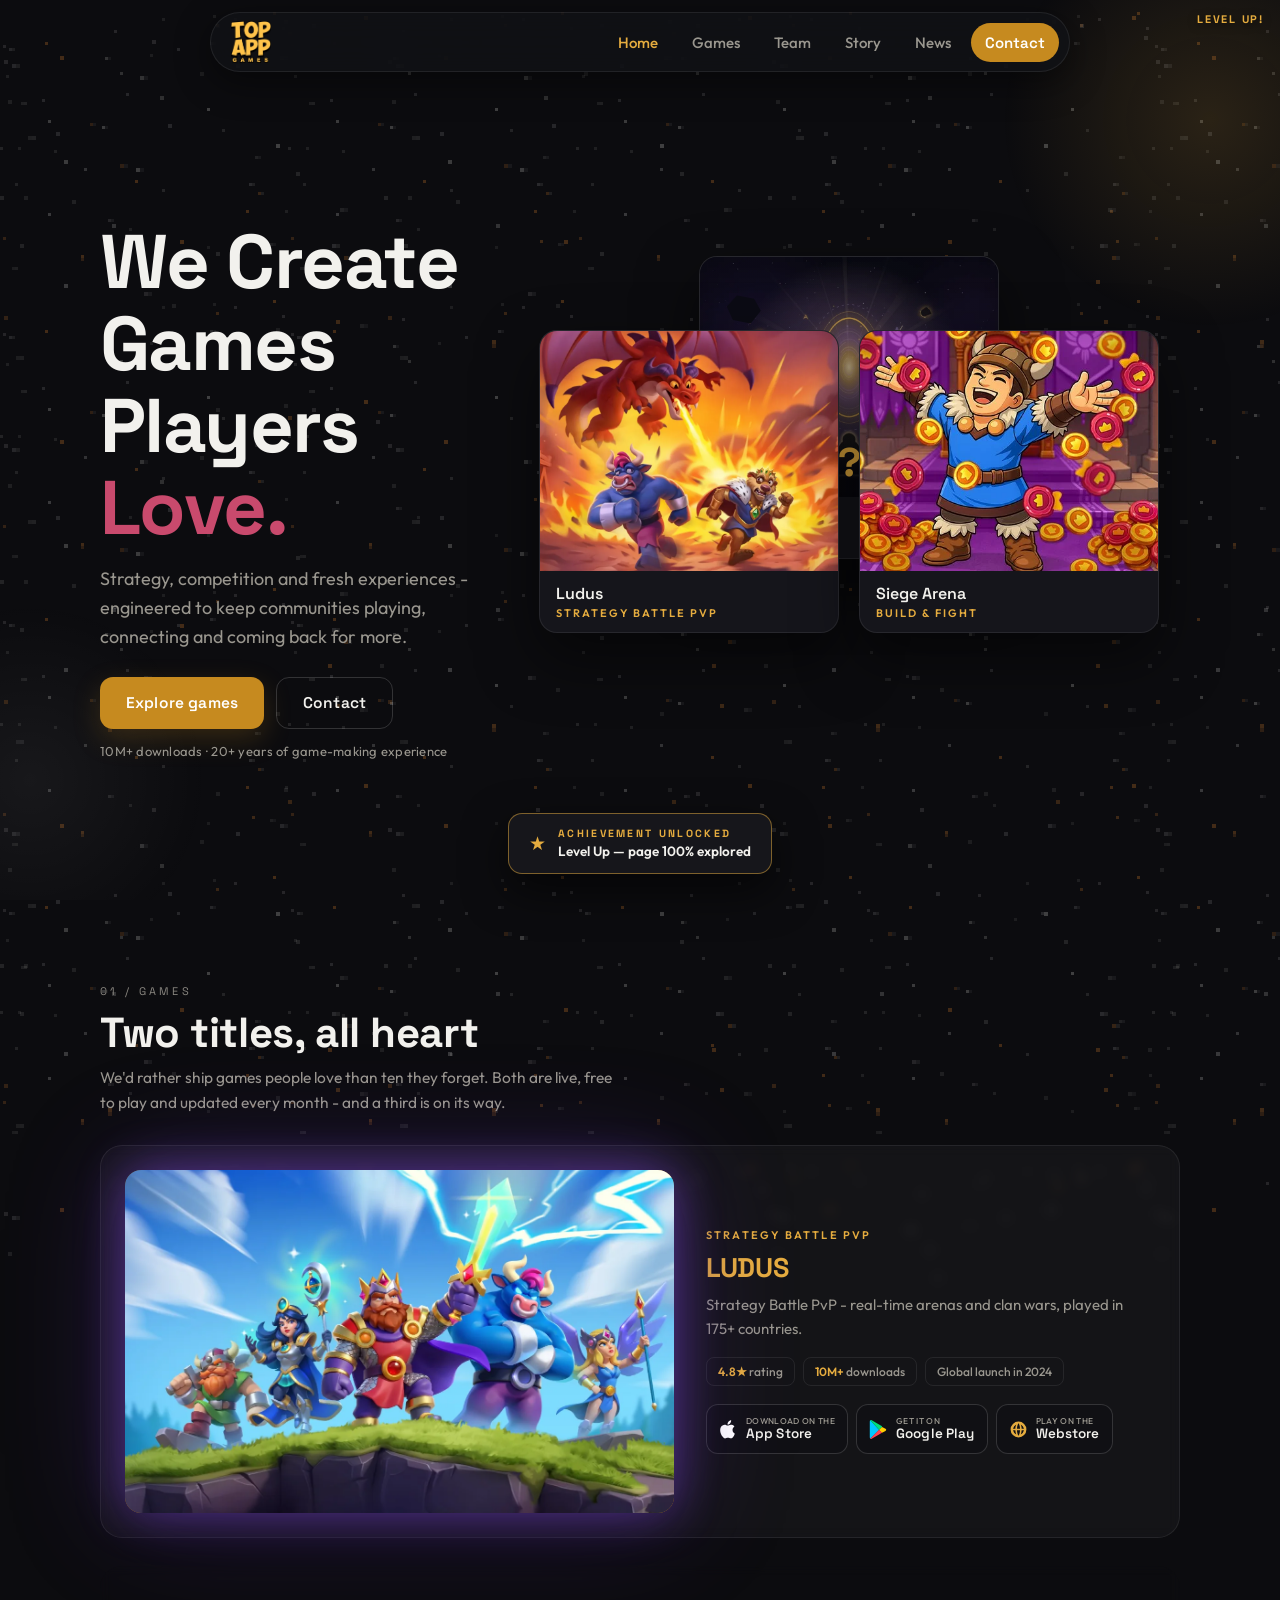
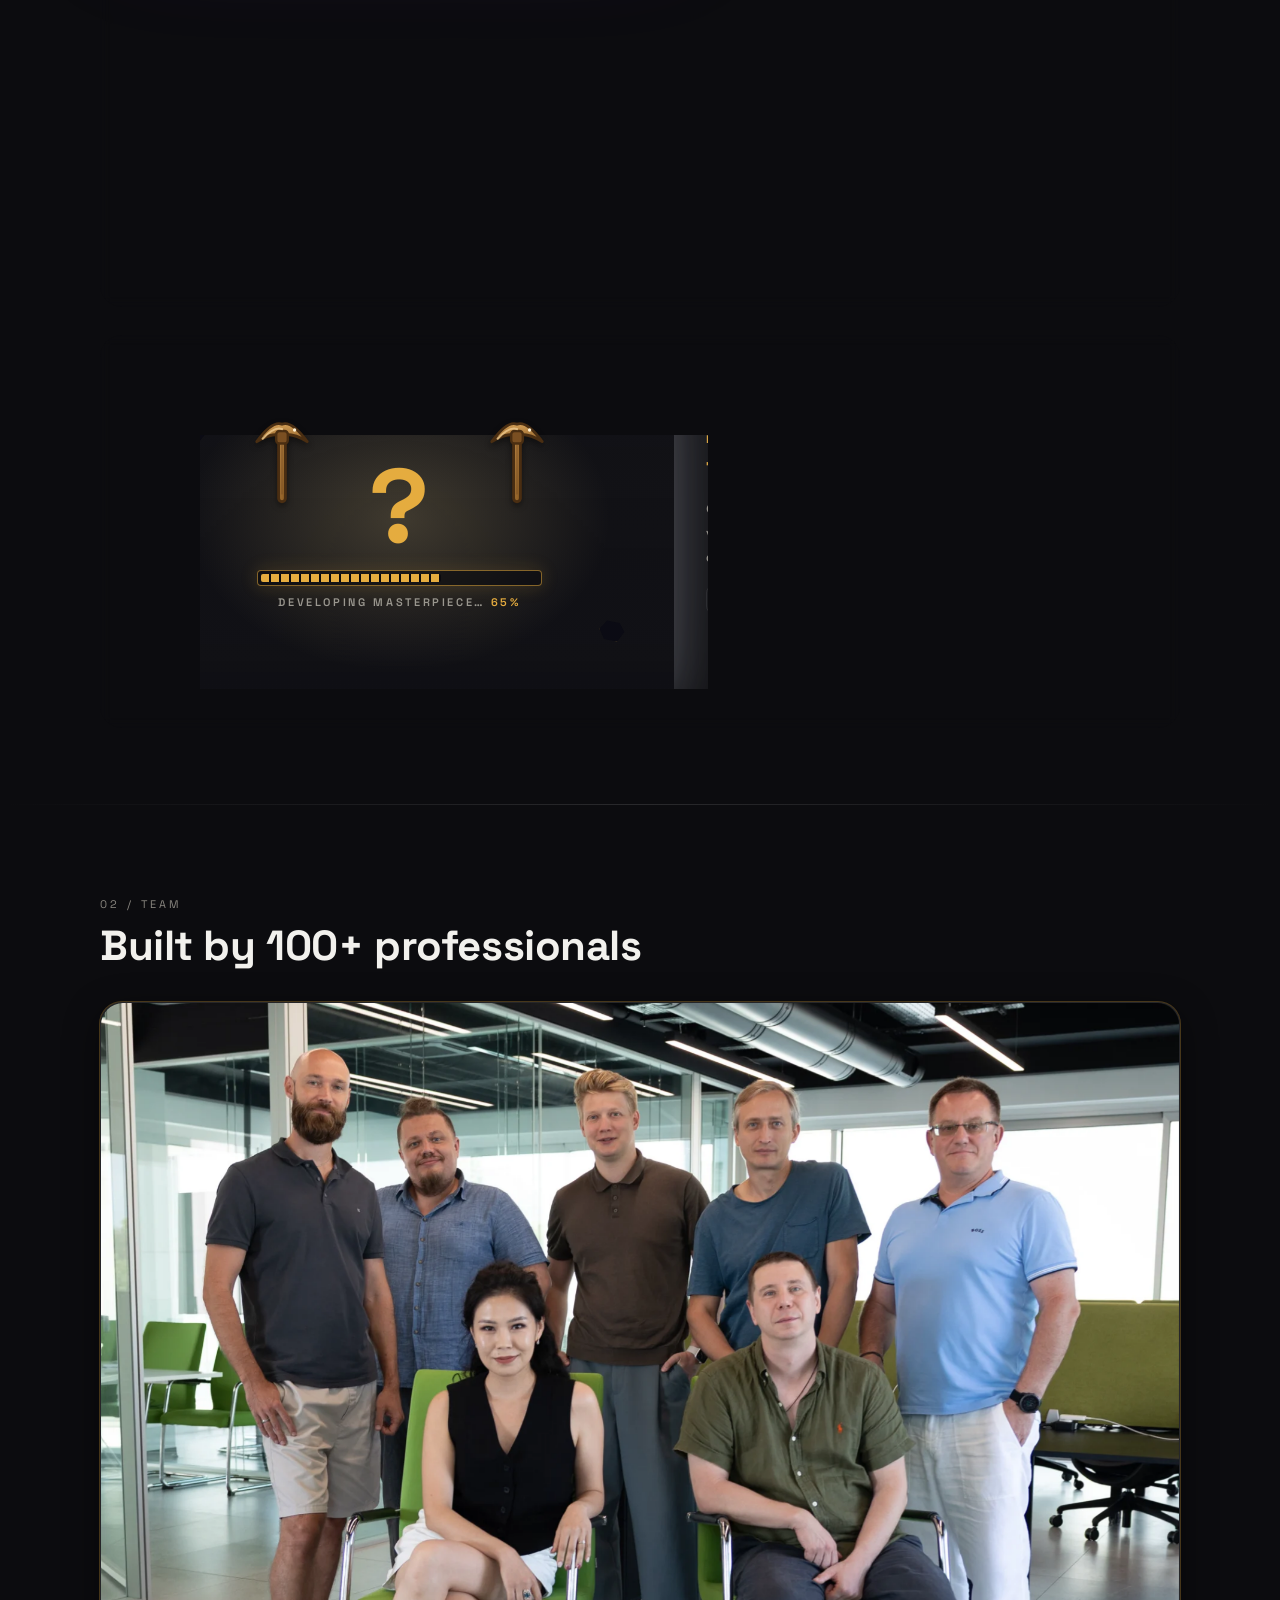
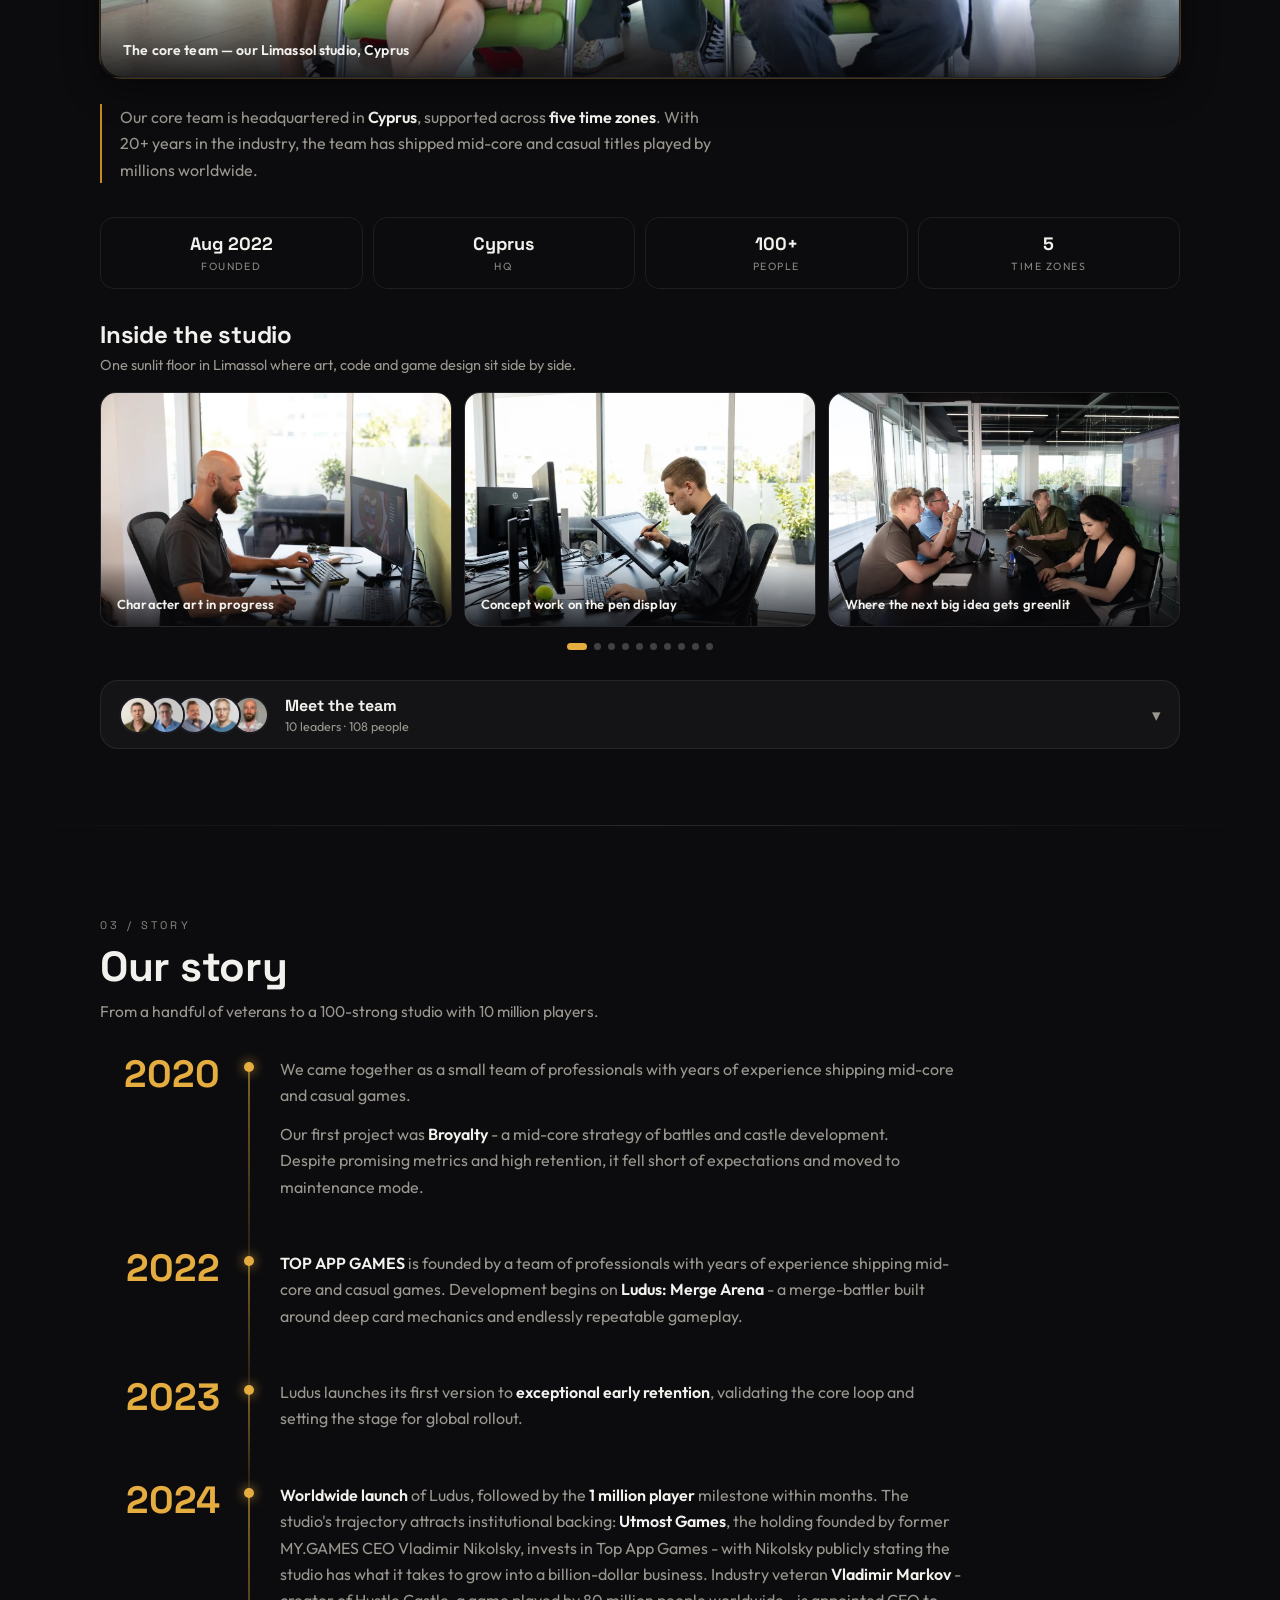
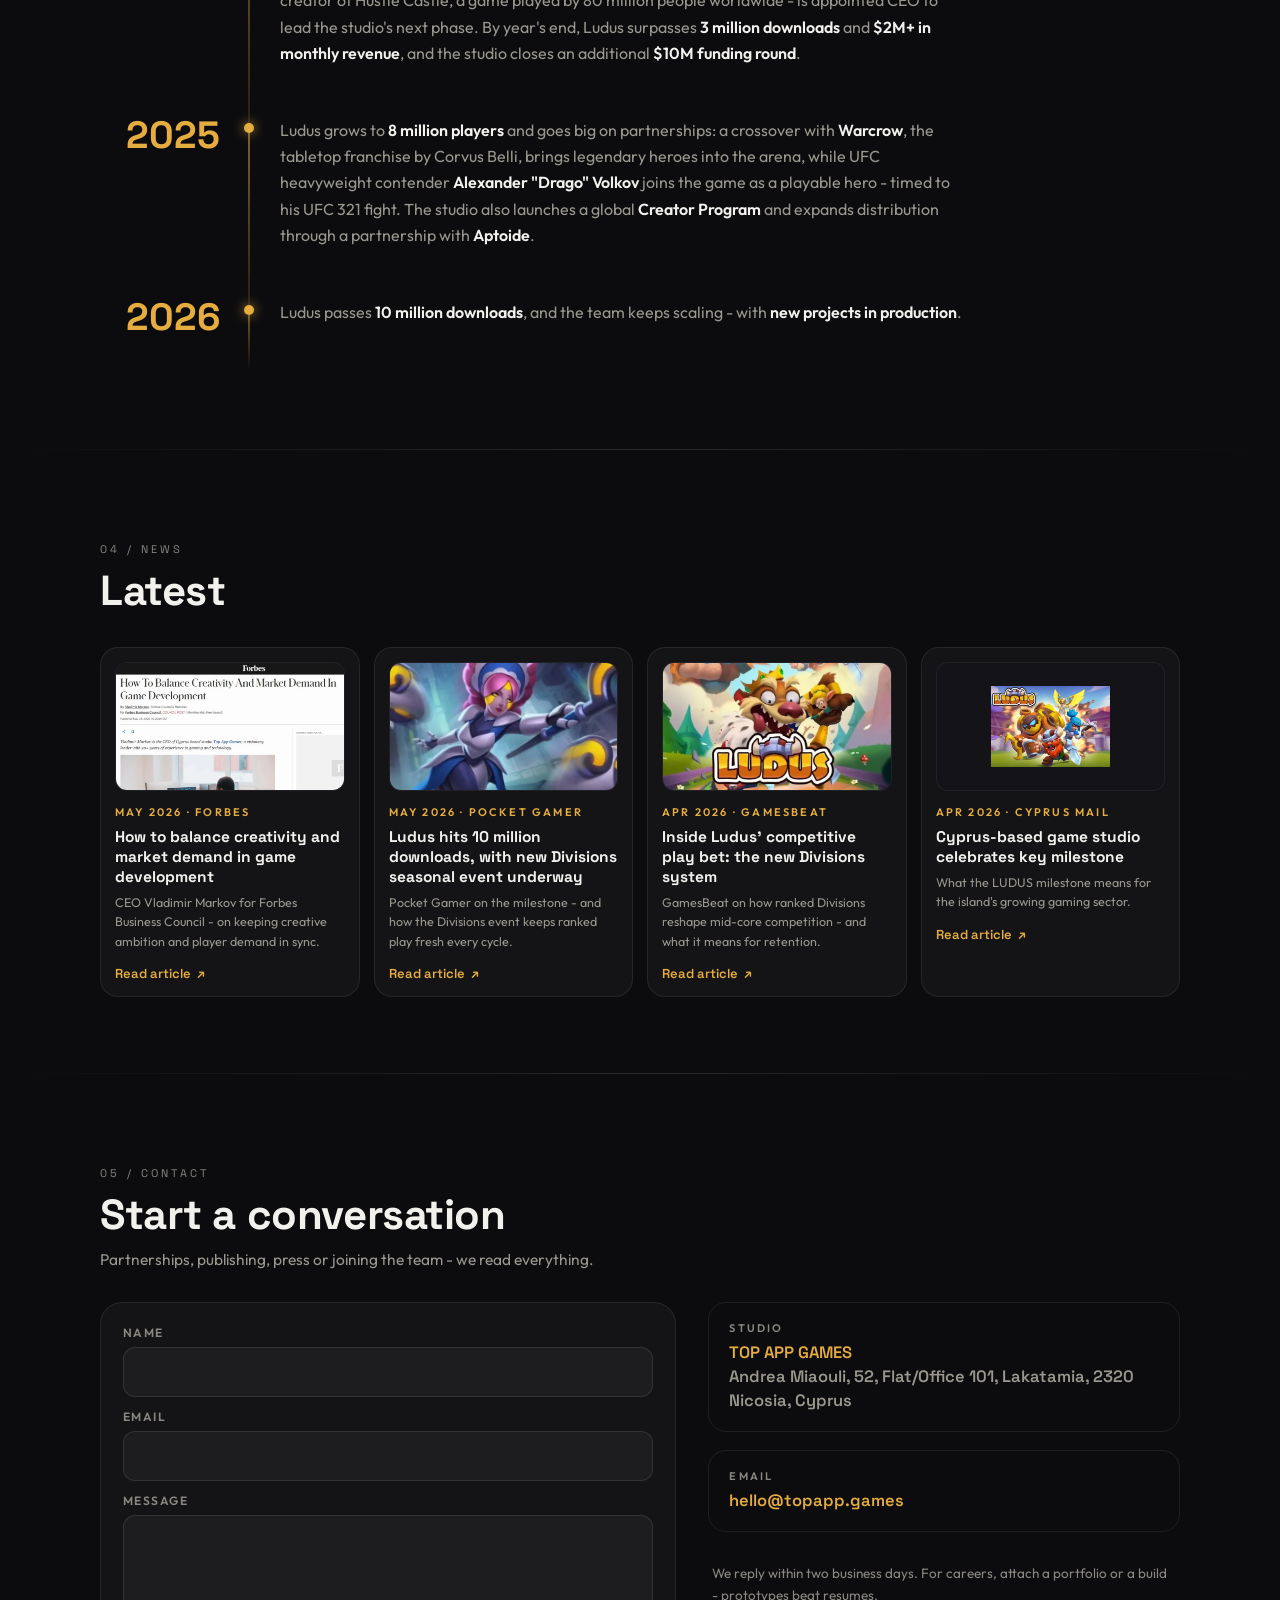
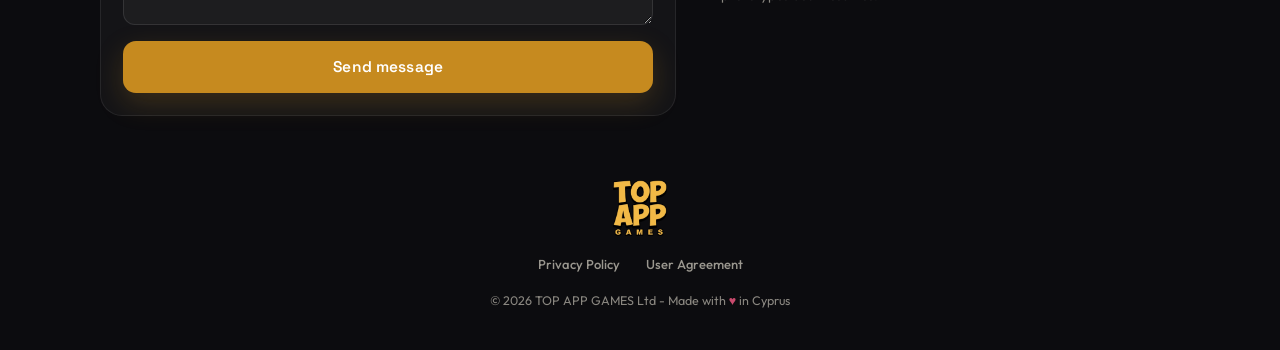
==== commit 1f5053be: "Add files via upload" ====
--- a/index.html
+++ b/index.html
@@ -374,31 +374,31 @@
       <div class="tl-item rv">
         <div class="tl-year">2022</div>
         <div class="tl-body">
-          <p>In August 2022 we founded <b>TOP APP GAMES</b> and began developing <b>Ludus: Merge Arena</b> - merge mechanics meet battler, built around repeatable gameplay and a deep collection of card mechanics.</p>
+          <p><b>TOP APP GAMES</b> is founded by a team of professionals with years of experience shipping mid-core and casual games. Development begins on <b>Ludus: Merge Arena</b> - a merge-battler built around deep card mechanics and endlessly repeatable gameplay.</p>
         </div>
       </div>
       <div class="tl-item rv">
         <div class="tl-year">2023</div>
         <div class="tl-body">
-          <p>The first version launched in May 2023 to a <b>high retention rate</b>. We spent the following months relentlessly improving the game.</p>
+          <p>Ludus launches its first version to <b>exceptional early retention</b>, validating the core loop and setting the stage for global rollout.</p>
         </div>
       </div>
       <div class="tl-item rv">
         <div class="tl-year">2024</div>
         <div class="tl-body">
-          <p><b>Worldwide launch</b> in May 2024 - and the <b>1 million player</b> milestone soon after. A major step forward for the studio.</p>
+          <p><b>Worldwide launch</b> of Ludus, followed by the <b>1 million player</b> milestone within months. The studio's trajectory attracts institutional backing: <b>Utmost Games</b>, the holding founded by former MY.GAMES CEO Vladimir Nikolsky, invests in Top App Games - with Nikolsky publicly stating the studio has what it takes to grow into a billion-dollar business. Industry veteran <b>Vladimir Markov</b> - creator of Hustle Castle, a game played by 80 million people worldwide - is appointed CEO to lead the studio's next phase. By year's end, Ludus surpasses <b>3 million downloads</b> and <b>$2M+ in monthly revenue</b>, and the studio closes an additional <b>$10M funding round</b>.</p>
         </div>
       </div>
       <div class="tl-item rv">
         <div class="tl-year">2025</div>
         <div class="tl-body">
-          <p>LUDUS grew exponentially to <b>7 million players</b>. We expanded the team and started work on two new projects.</p>
+          <p>Ludus grows to <b>8 million players</b> and goes big on partnerships: a crossover with <b>Warcrow</b>, the tabletop franchise by Corvus Belli, brings legendary heroes into the arena, while UFC heavyweight contender <b>Alexander "Drago" Volkov</b> joins the game as a playable hero - timed to his UFC 321 fight. The studio also launches a global <b>Creator Program</b> and expands distribution through a partnership with <b>Aptoide</b>.</p>
         </div>
       </div>
       <div class="tl-item rv">
         <div class="tl-year">2026</div>
         <div class="tl-body">
-          <p>LUDUS passed <b>10 million downloads</b>, <b>Siege Arena</b> entered the arena - and our third title, the one we believe will be our masterpiece, is in production.</p>
+          <p>Ludus passes <b>10 million downloads</b>, and the team keeps scaling - with <b>new projects in production</b>.</p>
         </div>
       </div>
     </div>
